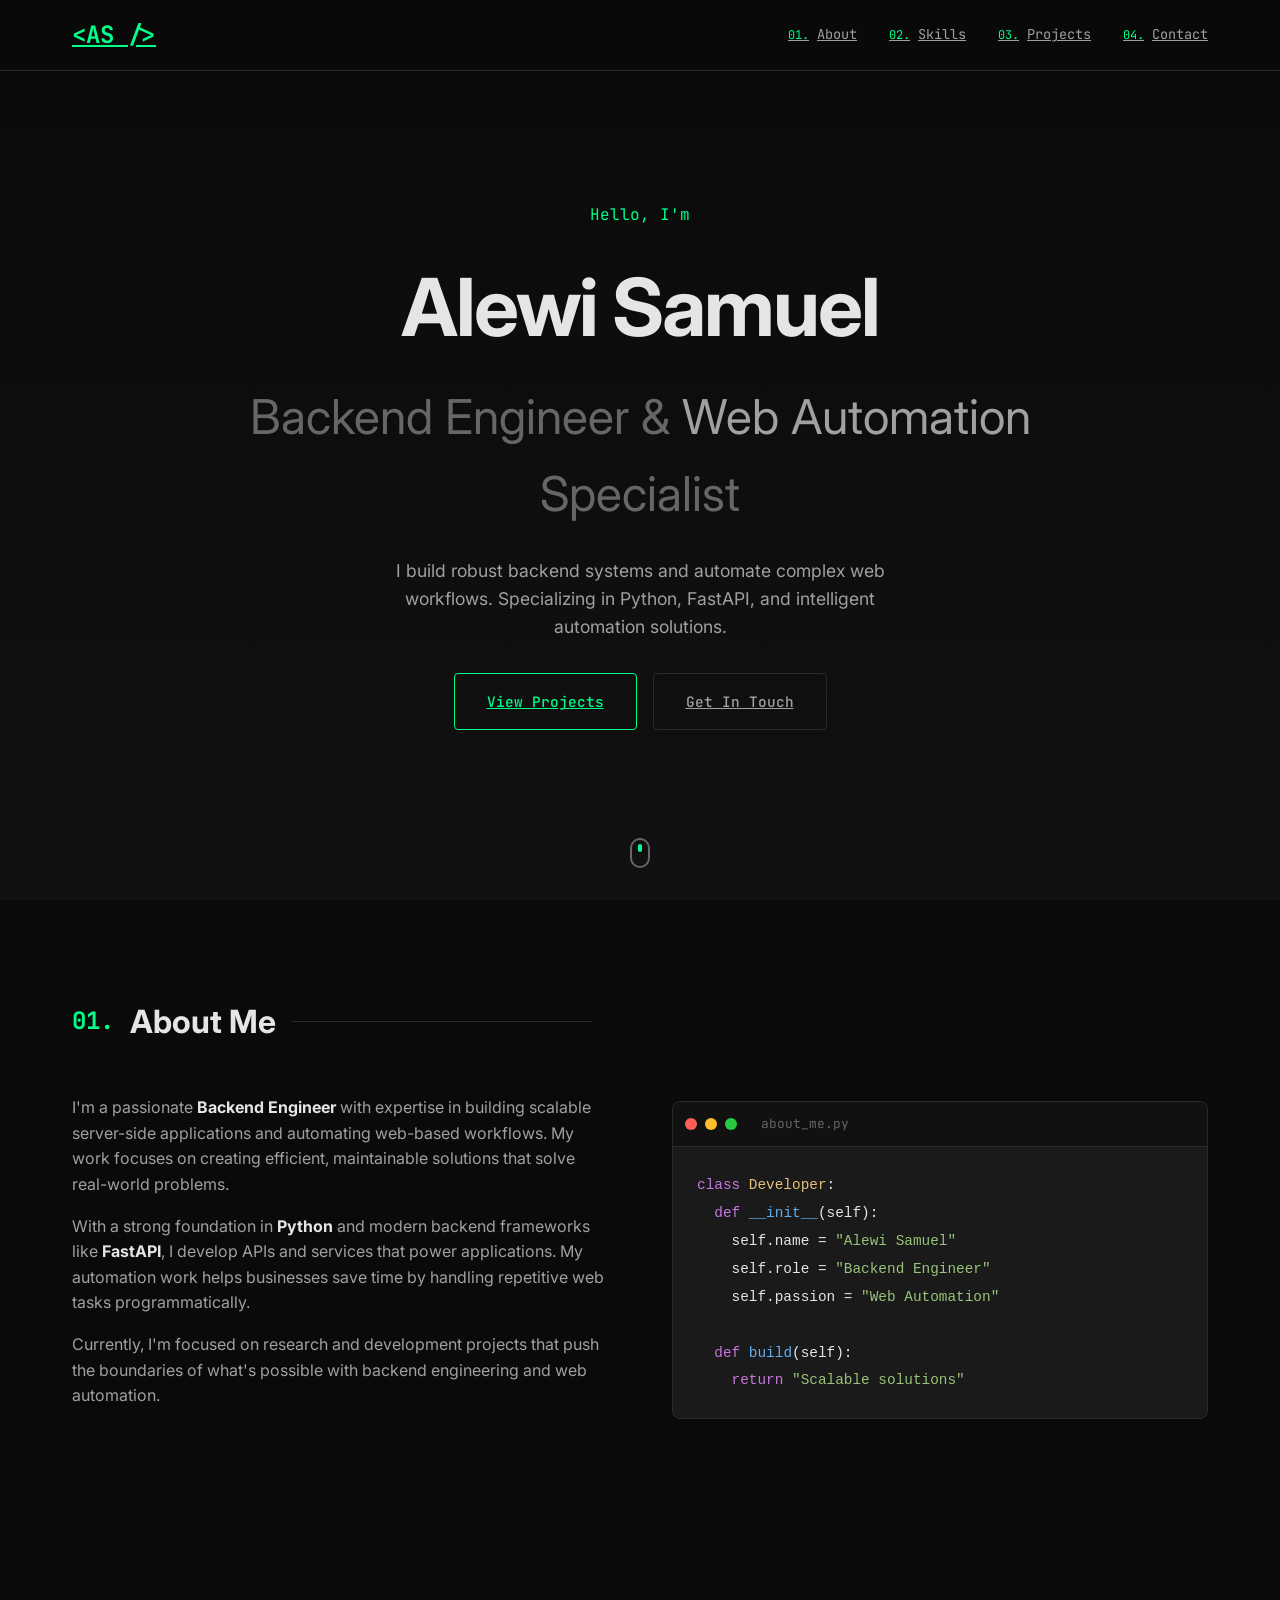
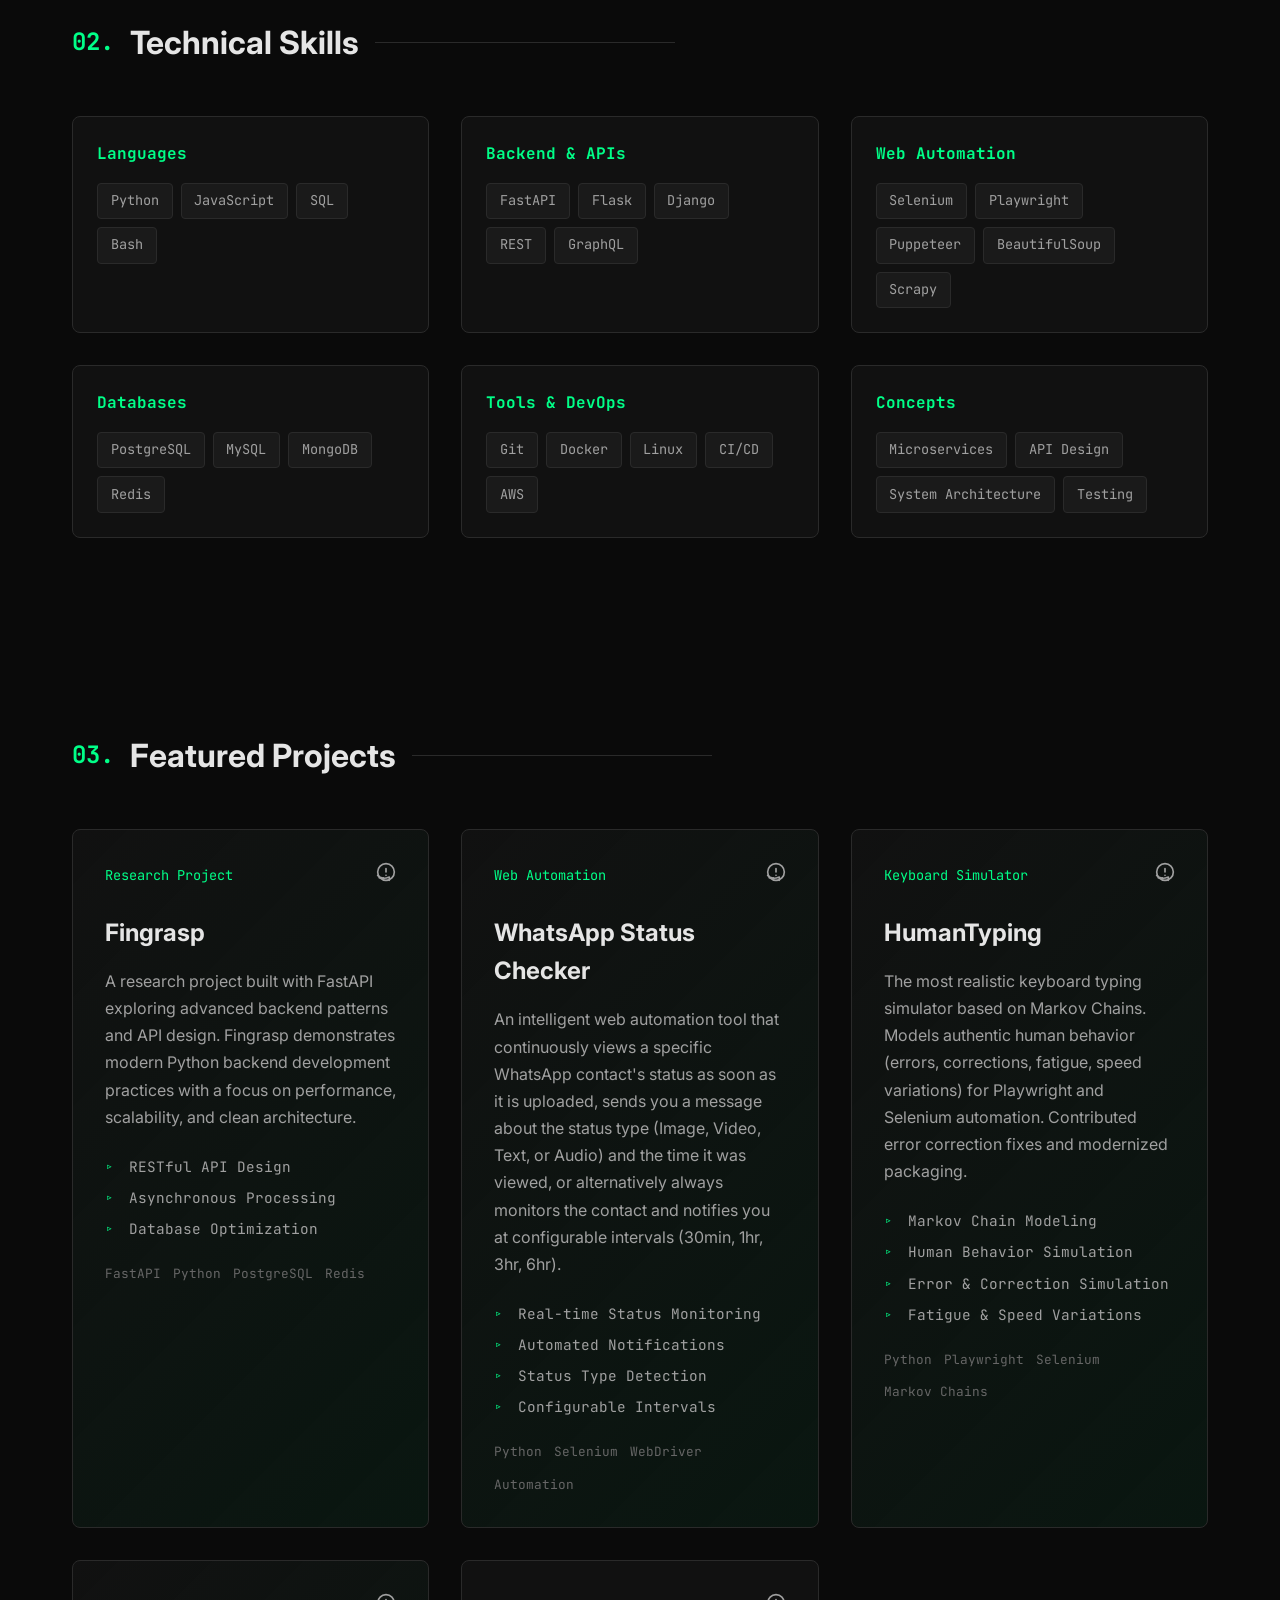
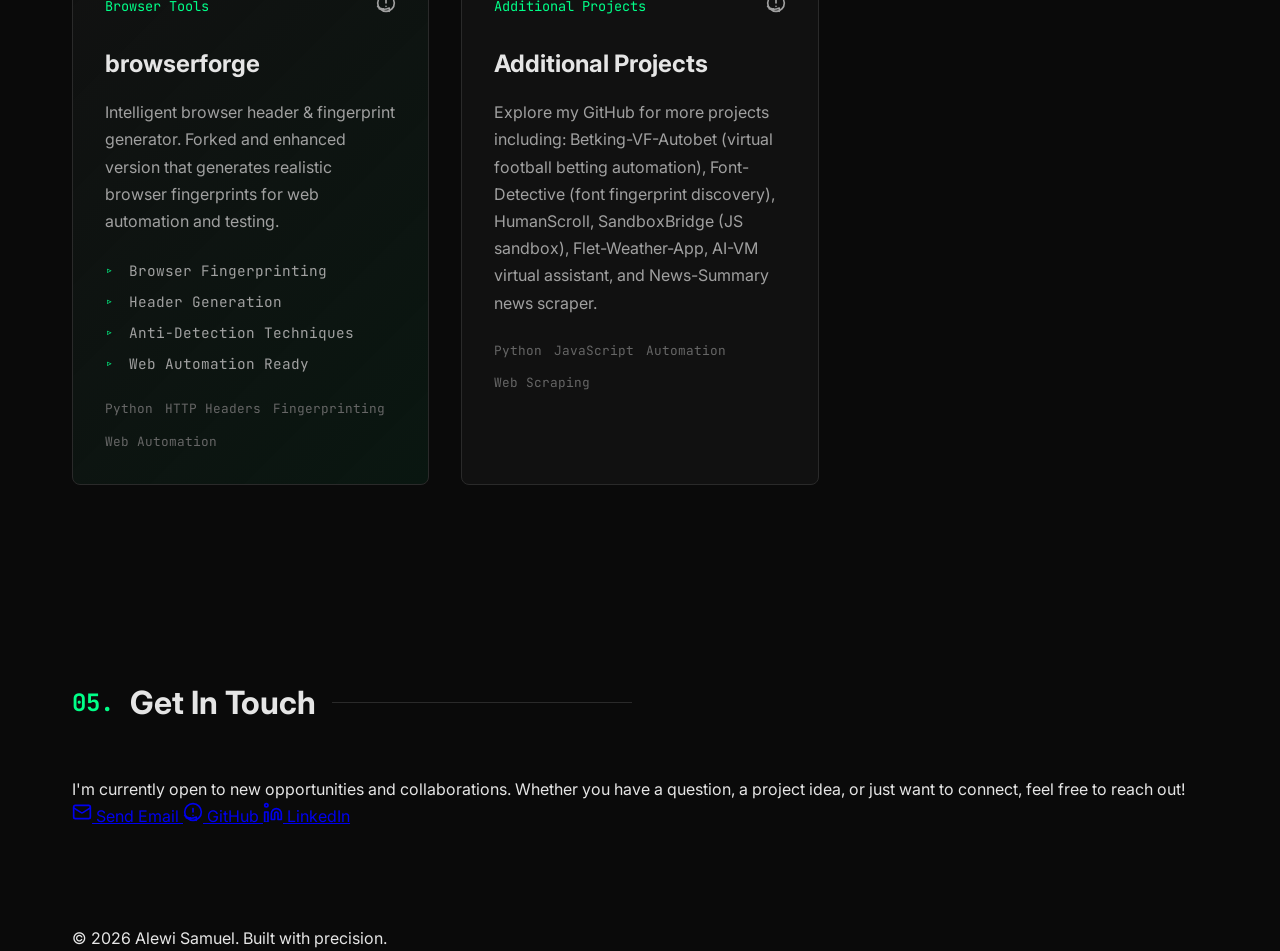
==== src/index.html @ b9d63cf5 "chore(portfolio): update navigation and remove experience section - Adjust CSS path for styles/main." ====
<!DOCTYPE html>
<html lang="en">
<head>
    <meta charset="UTF-8">
    <meta name="viewport" content="width=device-width, initial-scale=1.0">
    <meta name="description" content="Alewi Samuel - Backend Engineer & Web Automation Specialist">
    <meta name="keywords" content="Python, Backend, FastAPI, Web Automation, Software Engineer">
    <title>Alewi Samuel | Backend Engineer</title>
    <link rel="preconnect" href="https://fonts.googleapis.com">
    <link rel="preconnect" href="https://fonts.gstatic.com" crossorigin>
    <link href="https://fonts.googleapis.com/css2?family=JetBrains+Mono:wght@400;500;600;700&family=Inter:wght@400;500;600;700&display=swap" rel="stylesheet">
    <link rel="stylesheet" href="styles/main.css">
</head>
<body>
    <nav class="navbar" role="navigation" aria-label="Main navigation">
        <div class="nav-container">
            <a href="#" class="nav-logo" aria-label="Home">&lt;AS /&gt;</a>
            <button class="nav-toggle" aria-label="Toggle navigation" aria-expanded="false">
                <span class="hamburger"></span>
            </button>
    <ul class="nav-menu" role="menubar">
        <li role="none"><a href="#about" class="nav-link" role="menuitem"><span class="nav-number">01.</span> About</a></li>
        <li role="none"><a href="#skills" class="nav-link" role="menuitem"><span class="nav-number">02.</span> Skills</a></li>
        <li role="none"><a href="#projects" class="nav-link" role="menuitem"><span class="nav-number">03.</span> Projects</a></li>
        <li role="none"><a href="#contact" class="nav-link" role="menuitem"><span class="nav-number">04.</span> Contact</a></li>
    </ul>
        </div>
    </nav>

    <section class="hero" id="hero">
        <div class="hero-content">
            <p class="hero-greeting">Hello, I'm</p>
            <h1 class="hero-title">Alewi Samuel</h1>
            <h2 class="hero-subtitle">Backend Engineer & <span class="highlight">Web Automation</span> Specialist</h2>
            <p class="hero-description">
                I build robust backend systems and automate complex web workflows. 
                Specializing in Python, FastAPI, and intelligent automation solutions.
            </p>
            <div class="hero-buttons">
                <a href="#projects" class="btn btn-primary">View Projects</a>
                <a href="#contact" class="btn btn-secondary">Get In Touch</a>
            </div>
            <div class="scroll-indicator" aria-hidden="true">
                <span></span>
            </div>
        </div>
    </section>

    <section class="section" id="about" aria-labelledby="about-title">
        <div class="container">
            <h2 class="section-title" id="about-title"><span class="section-number">01.</span> About Me</h2>
            <div class="about-content">
                <div class="about-text">
                    <p>
                        I'm a passionate <strong>Backend Engineer</strong> with expertise in building 
                        scalable server-side applications and automating web-based workflows. 
                        My work focuses on creating efficient, maintainable solutions that solve real-world problems.
                    </p>
                    <p>
                        With a strong foundation in <strong>Python</strong> and modern backend frameworks 
                        like <strong>FastAPI</strong>, I develop APIs and services that power applications. 
                        My automation work helps businesses save time by handling repetitive web tasks programmatically.
                    </p>
                    <p>
                        Currently, I'm focused on research and development projects that push the 
                        boundaries of what's possible with backend engineering and web automation.
                    </p>
                </div>
                <div class="about-image">
                    <div class="terminal-window">
                        <div class="terminal-header">
                            <span class="terminal-btn close"></span>
                            <span class="terminal-btn minimize"></span>
                            <span class="terminal-btn maximize"></span>
                            <span class="terminal-title">about_me.py</span>
                        </div>
                        <div class="terminal-body">
                            <code>
                                <span class="code-keyword">class</span> <span class="code-class">Developer</span>:<br>
                                &nbsp;&nbsp;<span class="code-keyword">def</span> <span class="code-function">__init__</span>(self):<br>
                                &nbsp;&nbsp;&nbsp;&nbsp;self.name = <span class="code-string">"Alewi Samuel"</span><br>
                                &nbsp;&nbsp;&nbsp;&nbsp;self.role = <span class="code-string">"Backend Engineer"</span><br>
                                &nbsp;&nbsp;&nbsp;&nbsp;self.passion = <span class="code-string">"Web Automation"</span><br>
                                <br>
                                &nbsp;&nbsp;<span class="code-keyword">def</span> <span class="code-function">build</span>(self):<br>
                                &nbsp;&nbsp;&nbsp;&nbsp;<span class="code-keyword">return</span> <span class="code-string">"Scalable solutions"</span>
                            </code>
                        </div>
                    </div>
                </div>
            </div>
        </div>
    </section>

    <section class="section" id="skills" aria-labelledby="skills-title">
        <div class="container">
            <h2 class="section-title" id="skills-title"><span class="section-number">02.</span> Technical Skills</h2>
            <div class="skills-grid">
                <div class="skill-category">
                    <h3 class="skill-category-title">Languages</h3>
                    <div class="skill-tags">
                        <span class="skill-tag">Python</span>
                        <span class="skill-tag">JavaScript</span>
                        <span class="skill-tag">SQL</span>
                        <span class="skill-tag">Bash</span>
                    </div>
                </div>
                <div class="skill-category">
                    <h3 class="skill-category-title">Backend & APIs</h3>
                    <div class="skill-tags">
                        <span class="skill-tag">FastAPI</span>
                        <span class="skill-tag">Flask</span>
                        <span class="skill-tag">Django</span>
                        <span class="skill-tag">REST</span>
                        <span class="skill-tag">GraphQL</span>
                    </div>
                </div>
                <div class="skill-category">
                    <h3 class="skill-category-title">Web Automation</h3>
                    <div class="skill-tags">
                        <span class="skill-tag">Selenium</span>
                        <span class="skill-tag">Playwright</span>
                        <span class="skill-tag">Puppeteer</span>
                        <span class="skill-tag">BeautifulSoup</span>
                        <span class="skill-tag">Scrapy</span>
                    </div>
                </div>
                <div class="skill-category">
                    <h3 class="skill-category-title">Databases</h3>
                    <div class="skill-tags">
                        <span class="skill-tag">PostgreSQL</span>
                        <span class="skill-tag">MySQL</span>
                        <span class="skill-tag">MongoDB</span>
                        <span class="skill-tag">Redis</span>
                    </div>
                </div>
                <div class="skill-category">
                    <h3 class="skill-category-title">Tools & DevOps</h3>
                    <div class="skill-tags">
                        <span class="skill-tag">Git</span>
                        <span class="skill-tag">Docker</span>
                        <span class="skill-tag">Linux</span>
                        <span class="skill-tag">CI/CD</span>
                        <span class="skill-tag">AWS</span>
                    </div>
                </div>
                <div class="skill-category">
                    <h3 class="skill-category-title">Concepts</h3>
                    <div class="skill-tags">
                        <span class="skill-tag">Microservices</span>
                        <span class="skill-tag">API Design</span>
                        <span class="skill-tag">System Architecture</span>
                        <span class="skill-tag">Testing</span>
                    </div>
                </div>
            </div>
        </div>
    </section>

    <section class="section" id="projects" aria-labelledby="projects-title">
        <div class="container">
            <h2 class="section-title" id="projects-title"><span class="section-number">03.</span> Featured Projects</h2>
            <div class="projects-grid">
                <article class="project-card featured">
                    <div class="project-content">
                        <div class="project-header">
                            <span class="project-folder">Research Project</span>
                            <div class="project-links">
                                <a href="https://github.com/KrAsH-CoD3" target="_blank" rel="noopener noreferrer" aria-label="View Fingrasp on GitHub">
                                    <svg xmlns="http://www.w3.org/2000/svg" width="20" height="20" viewBox="0 0 24 24" fill="none" stroke="currentColor" stroke-width="2" stroke-linecap="round" stroke-linejoin="round"><path d="M9 19c-5 1.5-5-2.5-7-3m14 6v-3.87a3.37 3.37 0 0 0-.94.26c-1.63.73-3.39 1.14-5.22 1.14-1.8 0-3.52-.39-5.06-1.08a3.37 3.37 0 0 0-.94-.26V19"/><circle cx="12" cy="12" r="10"/><path d="M12 8v4"/><path d="M12 16h.01"/></svg>
                                </a>
                            </div>
                        </div>
                        <h3 class="project-title">Fingrasp</h3>
                        <p class="project-description">
                            A research project built with FastAPI exploring advanced backend patterns and API design. 
                            Fingrasp demonstrates modern Python backend development practices with a focus on 
                            performance, scalability, and clean architecture.
                        </p>
                        <ul class="project-features">
                            <li>RESTful API Design</li>
                            <li>Asynchronous Processing</li>
                            <li>Database Optimization</li>
                        </ul>
                        <div class="project-tech">
                            <span>FastAPI</span>
                            <span>Python</span>
                            <span>PostgreSQL</span>
                            <span>Redis</span>
                        </div>
                    </div>
                </article>

                <article class="project-card featured">
                    <div class="project-content">
                        <div class="project-header">
                            <span class="project-folder">Web Automation</span>
                            <div class="project-links">
                                <a href="https://github.com/KrAsH-CoD3/WhatsApp-Status-Checker" target="_blank" rel="noopener noreferrer" aria-label="View WhatsApp Status Checker on GitHub">
                                    <svg xmlns="http://www.w3.org/2000/svg" width="20" height="20" viewBox="0 0 24 24" fill="none" stroke="currentColor" stroke-width="2" stroke-linecap="round" stroke-linejoin="round"><path d="M9 19c-5 1.5-5-2.5-7-3m14 6v-3.87a3.37 3.37 0 0 0-.94.26c-1.63.73-3.39 1.14-5.22 1.14-1.8 0-3.52-.39-5.06-1.08a3.37 3.37 0 0 0-.94-.26V19"/><circle cx="12" cy="12" r="10"/><path d="M12 8v4"/><path d="M12 16h.01"/></svg>
                                </a>
                            </div>
                        </div>
                        <h3 class="project-title">WhatsApp Status Checker</h3>
                        <p class="project-description">
                            An intelligent web automation tool that continuously views a specific WhatsApp contact's status as soon as it is uploaded, sends you a message about the status type (Image, Video, Text, or Audio) and the time it was viewed, or alternatively always monitors the contact and notifies you at configurable intervals (30min, 1hr, 3hr, 6hr).
                        </p>
                        <ul class="project-features">
                            <li>Real-time Status Monitoring</li>
                            <li>Automated Notifications</li>
                            <li>Status Type Detection</li>
                            <li>Configurable Intervals</li>
                        </ul>
                        <div class="project-tech">
                            <span>Python</span>
                            <span>Selenium</span>
                            <span>WebDriver</span>
                            <span>Automation</span>
                        </div>
                    </div>
                </article>

                <article class="project-card featured">
                    <div class="project-content">
                        <div class="project-header">
                            <span class="project-folder">Keyboard Simulator</span>
                            <div class="project-links">
                                <a href="https://github.com/KrAsH-CoD3/HumanTyping" target="_blank" rel="noopener noreferrer" aria-label="View HumanTyping on GitHub">
                                    <svg xmlns="http://www.w3.org/2000/svg" width="20" height="20" viewBox="0 0 24 24" fill="none" stroke="currentColor" stroke-width="2" stroke-linecap="round" stroke-linejoin="round"><path d="M9 19c-5 1.5-5-2.5-7-3m14 6v-3.87a3.37 3.37 0 0 0-.94.26c-1.63.73-3.39 1.14-5.22 1.14-1.8 0-3.52-.39-5.06-1.08a3.37 3.37 0 0 0-.94-.26V19"/><circle cx="12" cy="12" r="10"/><path d="M12 8v4"/><path d="M12 16h.01"/></svg>
                                </a>
                            </div>
                        </div>
                        <h3 class="project-title">HumanTyping</h3>
                        <p class="project-description">
                            The most realistic keyboard typing simulator based on Markov Chains. Models authentic human behavior (errors, corrections, fatigue, speed variations) for Playwright and Selenium automation. Contributed error correction fixes and modernized packaging.
                        </p>
                        <ul class="project-features">
                            <li>Markov Chain Modeling</li>
                            <li>Human Behavior Simulation</li>
                            <li>Error & Correction Simulation</li>
                            <li>Fatigue & Speed Variations</li>
                        </ul>
                        <div class="project-tech">
                            <span>Python</span>
                            <span>Playwright</span>
                            <span>Selenium</span>
                            <span>Markov Chains</span>
                        </div>
                    </div>
                </article>

                <article class="project-card featured">
                    <div class="project-content">
                        <div class="project-header">
                            <span class="project-folder">Browser Tools</span>
                            <div class="project-links">
                                <a href="https://github.com/KrAsH-CoD3/browserforge" target="_blank" rel="noopener noreferrer" aria-label="View browserforge on GitHub">
                                    <svg xmlns="http://www.w3.org/2000/svg" width="20" height="20" viewBox="0 0 24 24" fill="none" stroke="currentColor" stroke-width="2" stroke-linecap="round" stroke-linejoin="round"><path d="M9 19c-5 1.5-5-2.5-7-3m14 6v-3.87a3.37 3.37 0 0 0-.94.26c-1.63.73-3.39 1.14-5.22 1.14-1.8 0-3.52-.39-5.06-1.08a3.37 3.37 0 0 0-.94-.26V19"/><circle cx="12" cy="12" r="10"/><path d="M12 8v4"/><path d="M12 16h.01"/></svg>
                                </a>
                            </div>
                        </div>
                        <h3 class="project-title">browserforge</h3>
                        <p class="project-description">
                            Intelligent browser header & fingerprint generator. Forked and enhanced version that generates realistic browser fingerprints for web automation and testing.
                        </p>
                        <ul class="project-features">
                            <li>Browser Fingerprinting</li>
                            <li>Header Generation</li>
                            <li>Anti-Detection Techniques</li>
                            <li>Web Automation Ready</li>
                        </ul>
                        <div class="project-tech">
                            <span>Python</span>
                            <span>HTTP Headers</span>
                            <span>Fingerprinting</span>
                            <span>Web Automation</span>
                        </div>
                    </div>
                </article>

                <article class="project-card">
                    <div class="project-content">
                        <div class="project-header">
                            <span class="project-folder">Additional Projects</span>
                            <div class="project-links">
                                <a href="https://github.com/KrAsH-CoD3" target="_blank" rel="noopener noreferrer" aria-label="View all projects on GitHub">
                                    <svg xmlns="http://www.w3.org/2000/svg" width="20" height="20" viewBox="0 0 24 24" fill="none" stroke="currentColor" stroke-width="2" stroke-linecap="round" stroke-linejoin="round"><path d="M9 19c-5 1.5-5-2.5-7-3m14 6v-3.87a3.37 3.37 0 0 0-.94.26c-1.63.73-3.39 1.14-5.22 1.14-1.8 0-3.52-.39-5.06-1.08a3.37 3.37 0 0 0-.94-.26V19"/><circle cx="12" cy="12" r="10"/><path d="M12 8v4"/><path d="M12 16h.01"/></svg>
                                </a>
                            </div>
                        </div>
                        <h3 class="project-title">Additional Projects</h3>
                        <p class="project-description">
                            Explore my GitHub for more projects including: Betking-VF-Autobet (virtual football betting automation), Font-Detective (font fingerprint discovery), HumanScroll, SandboxBridge (JS sandbox), Flet-Weather-App, AI-VM virtual assistant, and News-Summary news scraper.
                        </p>
                        <div class="project-tech">
                            <span>Python</span>
                            <span>JavaScript</span>
                            <span>Automation</span>
                            <span>Web Scraping</span>
                        </div>
                    </div>
                    <a href="https://github.com/KrAsH-CoD3" class="project-link-overlay" target="_blank" rel="noopener noreferrer">
                        <span class="sr-only">View on GitHub</span>
                    </a>
                </article>
            </div>
        </div>
    </section>



    <section class="section" id="contact" aria-labelledby="contact-title">
        <div class="container">
            <h2 class="section-title" id="contact-title"><span class="section-number">05.</span> Get In Touch</h2>
            <div class="contact-content">
                <p class="contact-intro">
                    I'm currently open to new opportunities and collaborations. Whether you have a 
                    question, a project idea, or just want to connect, feel free to reach out!
                </p>
                <div class="contact-links">
                    <a href="mailto:your.email@example.com" class="contact-btn">
                        <svg xmlns="http://www.w3.org/2000/svg" width="20" height="20" viewBox="0 0 24 24" fill="none" stroke="currentColor" stroke-width="2" stroke-linecap="round" stroke-linejoin="round"><rect width="20" height="16" x="2" y="4" rx="2"/><path d="m22 7-8.97 5.7a1.94 1.94 0 0 1-2.06 0L2 7"/></svg>
                        Send Email
                    </a>
                    <a href="https://github.com/KrAsH-CoD3" class="contact-btn" target="_blank" rel="noopener noreferrer">
                        <svg xmlns="http://www.w3.org/2000/svg" width="20" height="20" viewBox="0 0 24 24" fill="none" stroke="currentColor" stroke-width="2" stroke-linecap="round" stroke-linejoin="round"><path d="M9 19c-5 1.5-5-2.5-7-3m14 6v-3.87a3.37 3.37 0 0 0-.94.26c-1.63.73-3.39 1.14-5.22 1.14-1.8 0-3.52-.39-5.06-1.08a3.37 3.37 0 0 0-.94-.26V19"/><circle cx="12" cy="12" r="10"/><path d="M12 8v4"/><path d="M12 16h.01"/></svg>
                        GitHub
                    </a>
                    <a href="https://www.linkedin.com/in/samuel-alewi" class="contact-btn" target="_blank" rel="noopener noreferrer">
                        <svg xmlns="http://www.w3.org/2000/svg" width="20" height="20" viewBox="0 0 24 24" fill="none" stroke="currentColor" stroke-width="2" stroke-linecap="round" stroke-linejoin="round"><path d="M16 8a6 6 0 0 1 6 6v7h-4v-7a2 2 0 0 0-2-2 2 2 0 0 0-2 2v7h-4v-7a6 6 0 0 1 6-6z"/><rect width="4" height="12" x="2" y="12"/><circle cx="4" cy="4" r="2"/></svg>
                        LinkedIn
                    </a>
                </div>
            </div>
        </div>
    </section>

    <footer class="footer">
        <div class="container">
            <p>&copy; 2026 Alewi Samuel. Built with precision.</p>
        </div>
    </footer>

    <script src="src/scripts/main.js"></script>
</body>
</html>
---- src/styles/main.css ----
:root {
    --bg-primary: #0a0a0a;
    --bg-secondary: #111111;
    --bg-tertiary: #1a1a1a;
    --text-primary: #e5e5e5;
    --text-secondary: #a0a0a0;
    --text-muted: #666666;
    --accent-primary: #00ff88;
    --accent-secondary: #00cc6a;
    --accent-glow: rgba(0, 255, 136, 0.15);
    --border-color: #2a2a2a;
    --font-mono: 'JetBrains Mono', monospace;
    --font-sans: 'Inter', sans-serif;
    --transition: all 0.3s cubic-bezier(0.4, 0, 0.2, 1);
}

* {
    margin: 0;
    padding: 0;
    box-sizing: border-box;
}

html {
    scroll-behavior: smooth;
    font-size: 16px;
}

body {
    font-family: var(--font-sans);
    background-color: var(--bg-primary);
    color: var(--text-primary);
    line-height: 1.6;
    overflow-x: hidden;
}

.navbar {
    position: fixed;
    top: 0;
    left: 0;
    right: 0;
    z-index: 1000;
    background: rgba(10, 10, 10, 0.95);
    backdrop-filter: blur(10px);
    border-bottom: 1px solid var(--border-color);
}

.nav-container {
    max-width: 1200px;
    margin: 0 auto;
    padding: 1rem 2rem;
    display: flex;
    justify-content: space-between;
    align-items: center;
}

.nav-logo {
    font-family: var(--font-mono);
    font-size: 1.5rem;
    font-weight: 700;
    color: var(--accent-primary);
}

.nav-menu {
    display: flex;
    list-style: none;
    gap: 2rem;
    align-items: center;
}

.nav-link {
    font-family: var(--font-mono);
    font-size: 0.85rem;
    color: var(--text-secondary);
    display: flex;
    align-items: center;
    gap: 0.5rem;
}

.nav-link:hover {
    color: var(--accent-primary);
}

.nav-number {
    color: var(--accent-primary);
    font-size: 0.75rem;
}

.nav-external {
    border: 1px solid var(--border-color);
    padding: 0.5rem 1rem;
    border-radius: 4px;
}

.nav-external:hover {
    border-color: var(--accent-primary);
    background: var(--accent-glow);
}

.nav-toggle {
    display: none;
    background: none;
    border: none;
    cursor: pointer;
    padding: 0.5rem;
}

.hamburger {
    display: block;
    width: 20px;
    height: 2px;
    background: var(--text-primary);
    position: relative;
}

.hamburger::before,
.hamburger::after {
    content: '';
    position: absolute;
    width: 20px;
    height: 2px;
    background: var(--text-primary);
    left: 0;
}

.hamburger::before {
    top: -6px;
}

.hamburger::after {
    top: 6px;
}

@media (max-width: 768px) {
    .nav-menu {
        position: fixed;
        top: 0;
        right: -100%;
        width: 80%;
        height: 100vh;
        background: var(--bg-secondary);
        flex-direction: column;
        padding: 6rem 2rem;
        transition: var(--transition);
        border-left: 1px solid var(--border-color);
    }

    .nav-menu.active {
        right: 0;
    }

.nav-toggle {
    display: block;
    z-index: 1001;
    }
}

.hero {
    min-height: 100vh;
    display: flex;
    align-items: center;
    justify-content: center;
    padding: 6rem 2rem 4rem;
    background: linear-gradient(180deg, var(--bg-primary) 0%, var(--bg-secondary) 100%);
    position: relative;
}

.hero-content {
    max-width: 800px;
    text-align: center;
}

.hero-greeting {
    font-family: var(--font-mono);
    color: var(--accent-primary);
    font-size: 1rem;
    margin-bottom: 1rem;
}

.hero-title {
    font-size: clamp(2.5rem, 8vw, 5rem);
    color: var(--text-primary);
    margin-bottom: 0.5rem;
    letter-spacing: -2px;
}

.hero-subtitle {
    font-size: clamp(1.5rem, 5vw, 3rem);
    color: var(--text-muted);
    margin-bottom: 1.5rem;
    font-weight: 400;
}

.highlight {
    color: var(--text-secondary);
}

.hero-description {
    font-size: 1.1rem;
    max-width: 500px;
    margin: 0 auto 2rem;
    color: var(--text-secondary);
}

.hero-buttons {
    display: flex;
    gap: 1rem;
    justify-content: center;
    flex-wrap: wrap;
}

.btn {
    padding: 1rem 2rem;
    border-radius: 4px;
    font-family: var(--font-mono);
    font-size: 0.9rem;
    font-weight: 500;
    transition: var(--transition);
    cursor: pointer;
    border: none;
    display: inline-block;
}

.btn-primary {
    background: transparent;
    color: var(--accent-primary);
    border: 1px solid var(--accent-primary);
}

.btn-primary:hover {
    background: var(--accent-glow);
    color: var(--accent-primary);
}

.btn-secondary {
    background: transparent;
    color: var(--text-secondary);
    border: 1px solid var(--border-color);
}

.btn-secondary:hover {
    border-color: var(--text-secondary);
    color: var(--text-primary);
}

.scroll-indicator {
    position: absolute;
    bottom: 2rem;
    left: 50%;
    transform: translateX(-50%);
    animation: bounce 2s infinite;
}

.scroll-indicator span {
    display: block;
    width: 20px;
    height: 30px;
    border: 2px solid var(--text-muted);
    border-radius: 10px;
    position: relative;
}

.scroll-indicator span::before {
    content: '';
    position: absolute;
    top: 4px;
    left: 50%;
    transform: translateX(-50%);
    width: 4px;
    height: 8px;
    background: var(--accent-primary);
    border-radius: 2px;
    animation: scroll 2s infinite;
}

@keyframes bounce {
    0%, 100% {
        transform: translateX(-50%) translateY(0);
    }
    50% {
        transform: translateX(-50%) translateY(10px);
    }
}

@keyframes scroll {
    0%, 100% {
        opacity: 1;
        transform: translateX(-50%) translateY(0);
    }
    50% {
        opacity: 0.5;
        transform: translateX(-50%) translateY(10px);
    }
}

@media (max-width: 768px) {
    .hero-buttons {
        flex-direction: column;
        align-items: center;
    }

.btn {
    width: 100%;
    max-width: 250px;
    text-align: center;
    }
}

.container {
    max-width: 1200px;
    margin: 0 auto;
    padding: 0 2rem;
}

.section {
    padding: 6rem 0;
}

.section-title {
    font-size: 2rem;
    margin-bottom: 3rem;
    display: flex;
    align-items: center;
    gap: 1rem;
    color: var(--text-primary);
}

.section-number {
    font-family: var(--font-mono);
    color: var(--accent-primary);
    font-size: 1.5rem;
}

.section-title::after {
    content: '';
    flex: 1;
    height: 1px;
    background: var(--border-color);
    max-width: 300px;
}

.about-content {
    display: grid;
    grid-template-columns: 1fr 1fr;
    gap: 4rem;
    align-items: center;
}

.about-text p {
    margin-bottom: 1rem;
    color: var(--text-secondary);
}

.about-text strong {
    color: var(--text-primary);
}

.terminal-window {
    background: var(--bg-tertiary);
    border: 1px solid var(--border-color);
    border-radius: 8px;
    overflow: hidden;
}

.terminal-header {
    background: var(--bg-secondary);
    padding: 0.75rem;
    display: flex;
    align-items: center;
    gap: 0.5rem;
    border-bottom: 1px solid var(--border-color);
}

.terminal-btn {
    width: 12px;
    height: 12px;
    border-radius: 50%;
}

.terminal-btn.close {
    background: #ff5f56;
}

.terminal-btn.minimize {
    background: #ffbd2e;
}

.terminal-btn.maximize {
    background: #27ca40;
}

.terminal-title {
    margin-left: 1rem;
    font-family: var(--font-mono);
    font-size: 0.8rem;
    color: var(--text-muted);
}

.terminal-body {
    padding: 1.5rem;
    font-family: var(--font-mono);
    font-size: 0.9rem;
    line-height: 1.8;
}

.code-keyword {
    color: #c678dd;
}

.code-class {
    color: #e5c07b;
}

.code-function {
    color: #61afef;
}

.code-string {
    color: #98c379;
}

.skills-grid {
    display: grid;
    grid-template-columns: repeat(auto-fit, minmax(280px, 1fr));
    gap: 2rem;
}

.skill-category {
    background: var(--bg-secondary);
    padding: 1.5rem;
    border-radius: 8px;
    border: 1px solid var(--border-color);
}

.skill-category-title {
    font-family: var(--font-mono);
    color: var(--accent-primary);
    font-size: 1rem;
    margin-bottom: 1rem;
}

.skill-tags {
    display: flex;
    flex-wrap: wrap;
    gap: 0.5rem;
}

.skill-tag {
    background: var(--bg-tertiary);
    color: var(--text-secondary);
    padding: 0.4rem 0.8rem;
    border-radius: 4px;
    font-size: 0.85rem;
    font-family: var(--font-mono);
    border: 1px solid var(--border-color);
    transition: var(--transition);
}

.skill-tag:hover {
    border-color: var(--accent-primary);
    color: var(--accent-primary);
}

.projects-grid {
    display: grid;
    grid-template-columns: repeat(auto-fit, minmax(320px, 1fr));
    gap: 2rem;
}

.project-card {
    background: var(--bg-secondary);
    border: 1px solid var(--border-color);
    border-radius: 8px;
    padding: 2rem;
    transition: var(--transition);
    position: relative;
}

.project-card:hover {
    border-color: var(--accent-primary);
    transform: translateY(-4px);
}

.project-card.featured {
    background: linear-gradient(135deg, var(--bg-secondary) 0%, rgba(0, 255, 136, 0.05) 100%);
}

.project-header {
    display: flex;
    justify-content: space-between;
    align-items: center;
    margin-bottom: 1.5rem;
}

.project-folder {
    font-family: var(--font-mono);
    color: var(--accent-primary);
    font-size: 0.85rem;
}

.project-links {
    display: flex;
    gap: 1rem;
}

.project-links a {
    color: var(--text-secondary);
}

.project-links a:hover {
    color: var(--accent-primary);
}

.project-title {
    font-size: 1.5rem;
    margin-bottom: 1rem;
    color: var(--text-primary);
}

.project-description {
    color: var(--text-secondary);
    margin-bottom: 1.5rem;
    line-height: 1.7;
}

.project-features {
    list-style: none;
    margin-bottom: 1.5rem;
}

.project-features li {
    font-family: var(--font-mono);
    color: var(--text-secondary);
    font-size: 0.9rem;
    margin-bottom: 0.5rem;
    padding-left: 1.5rem;
    position: relative;
}

.project-features li::before {
    content: '▹';
    position: absolute;
    left: 0;
    color: var(--accent-primary);
}

.project-tech {
    display: flex;
    flex-wrap: wrap;
    gap: 0.75rem;
    font-family: var(--font-mono);
    font-size: 0.8rem;
    color: var(--text-muted);
}

.project-link-overlay {
    position: absolute;
    inset: 0;
    z-index: 1;
}

.sr-only {
    position: absolute;
    width: 1px;
    height: 1px;
    padding: 0;
    margin: -1px;
    overflow: hidden;
    clip: rect(0, 0, 0, 0);
    border: 0;
}

@media (max-width: 768px) {
    .about-content {
        grid-template-columns: 1fr;
    }

    .section-title::after {
        max-width: 150px;
    }
}
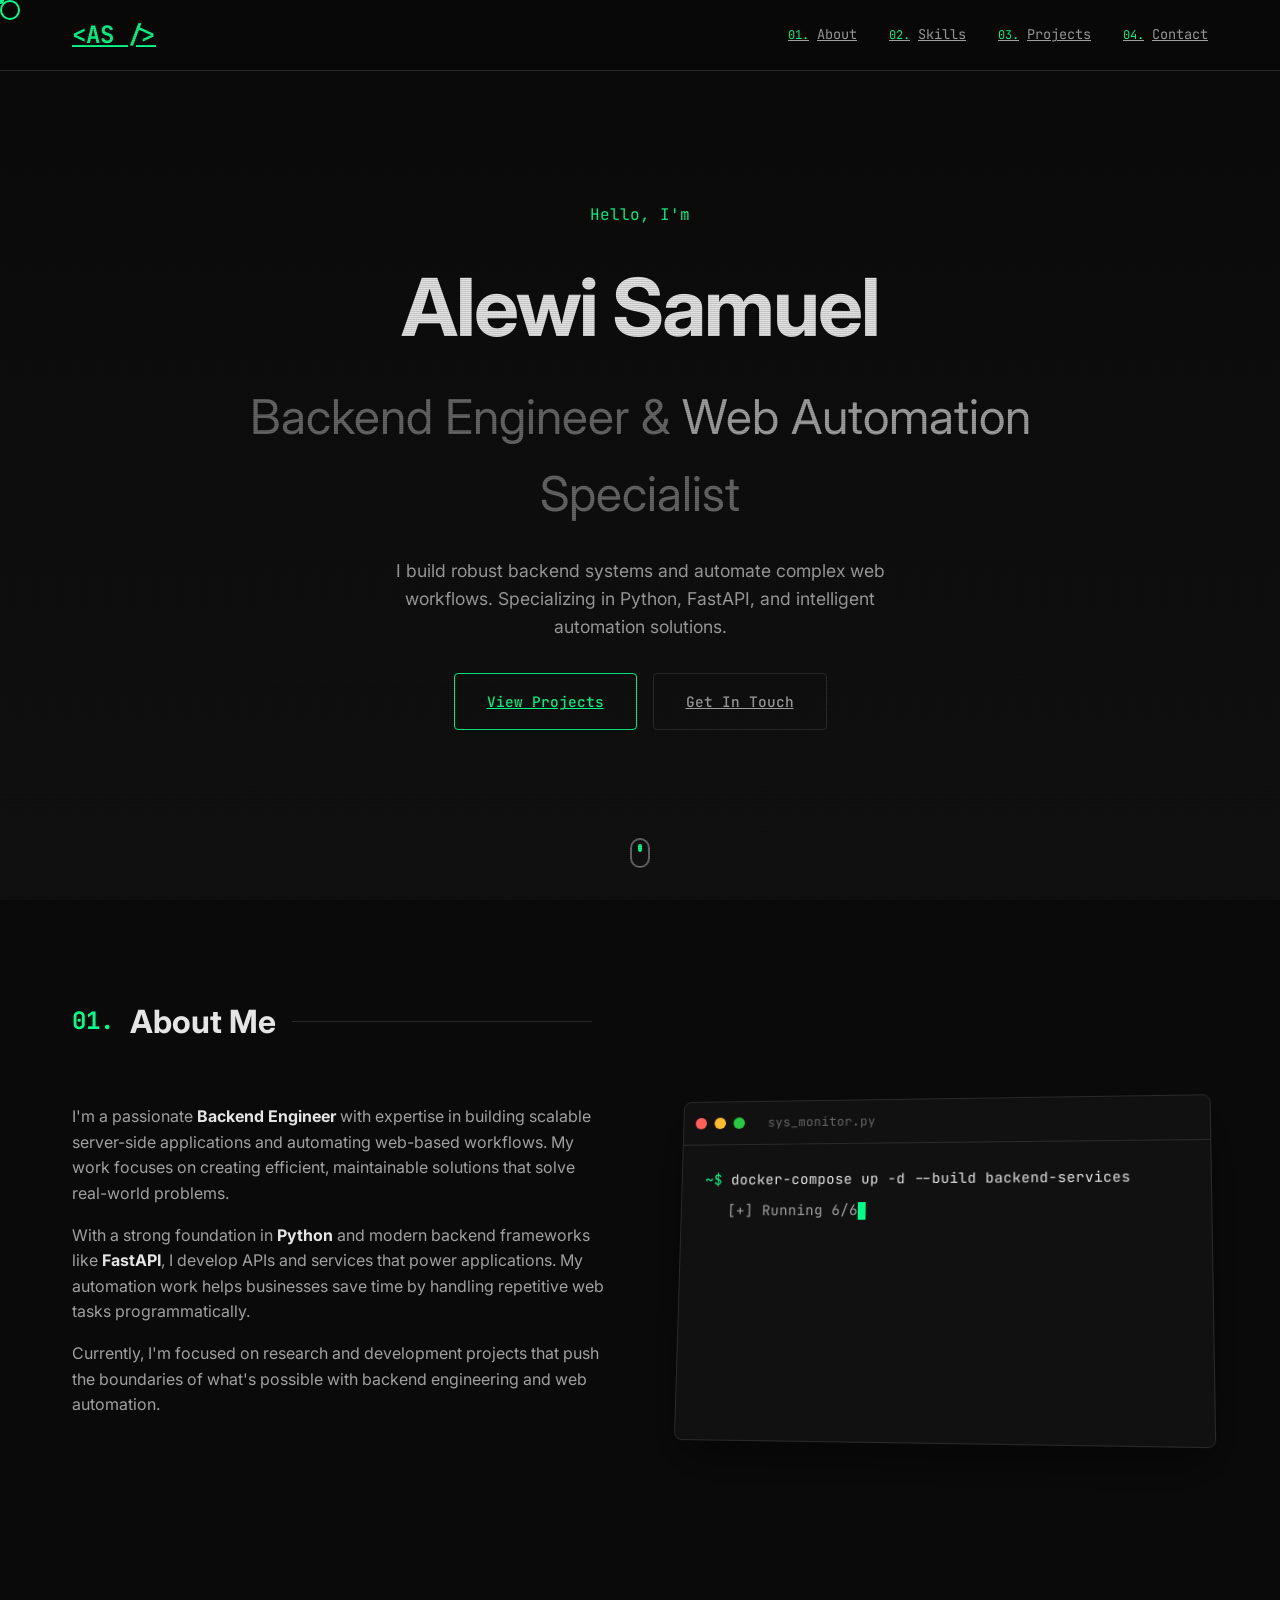
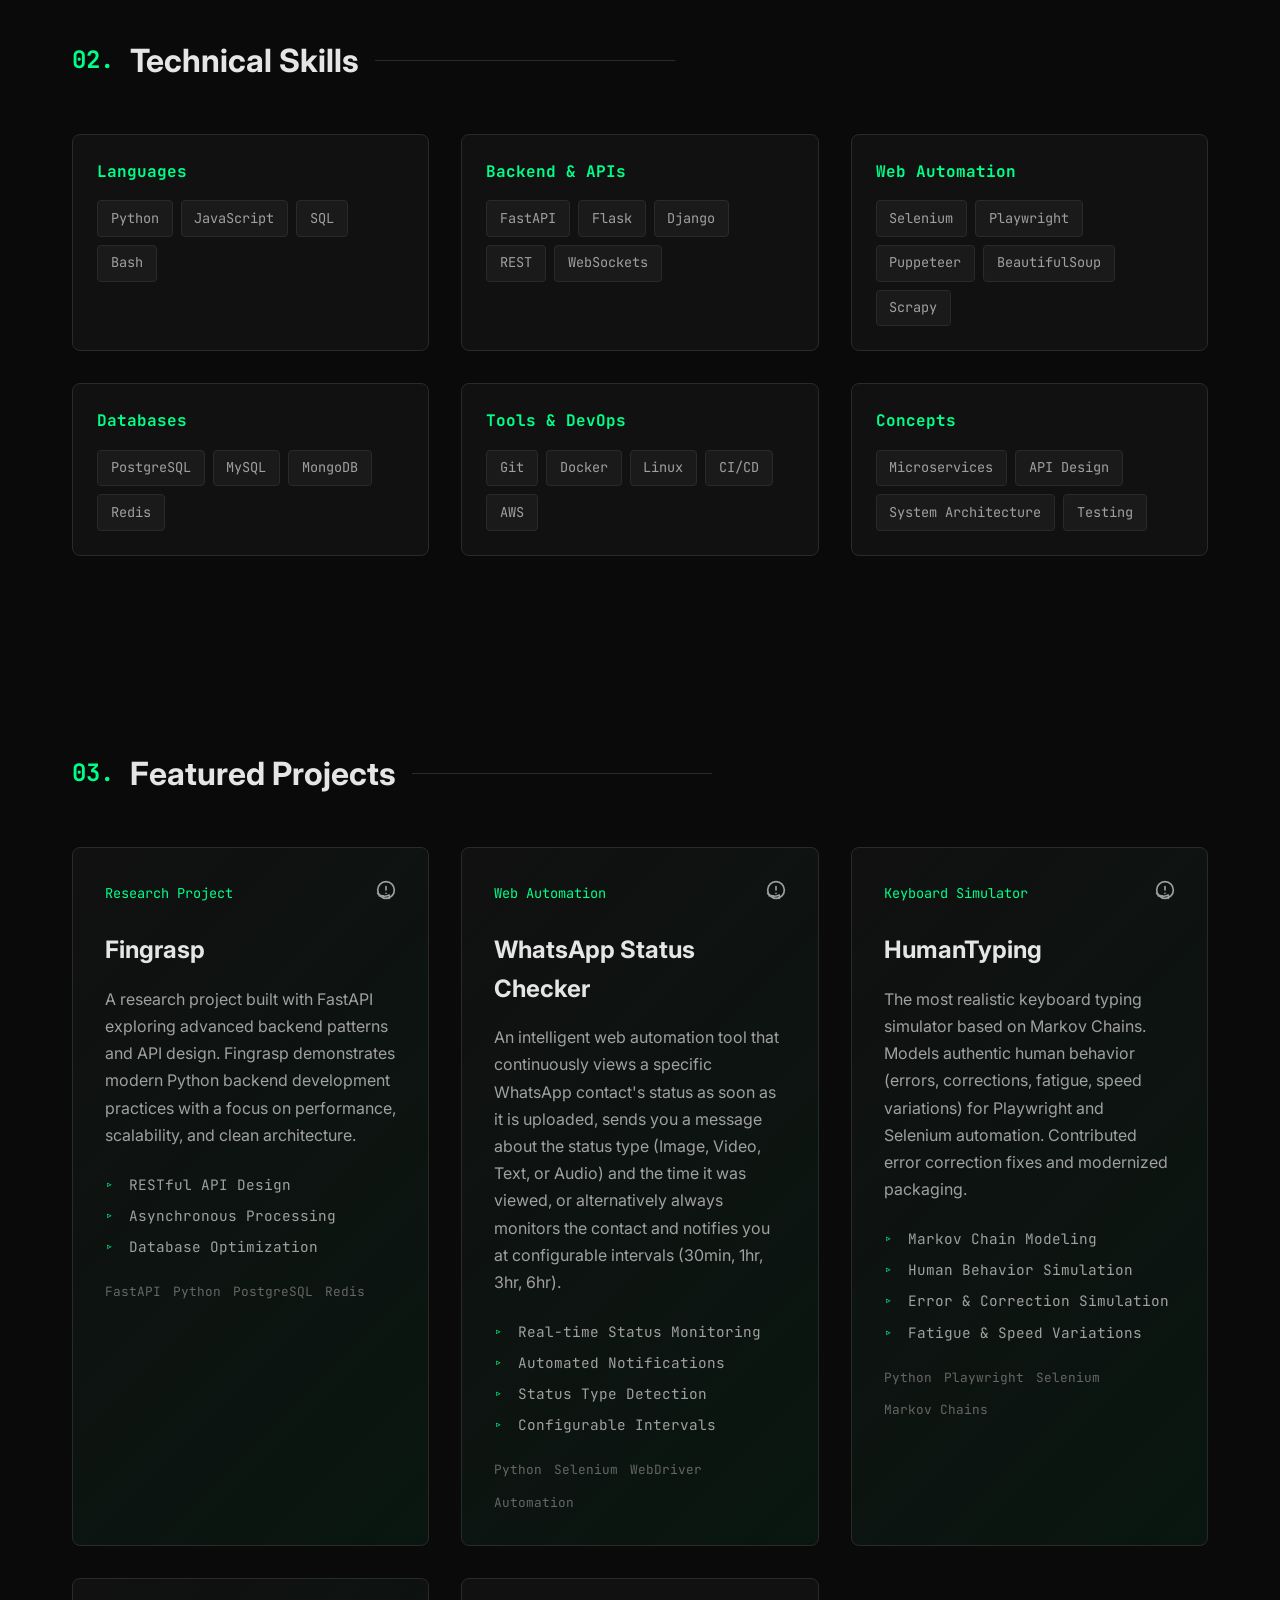
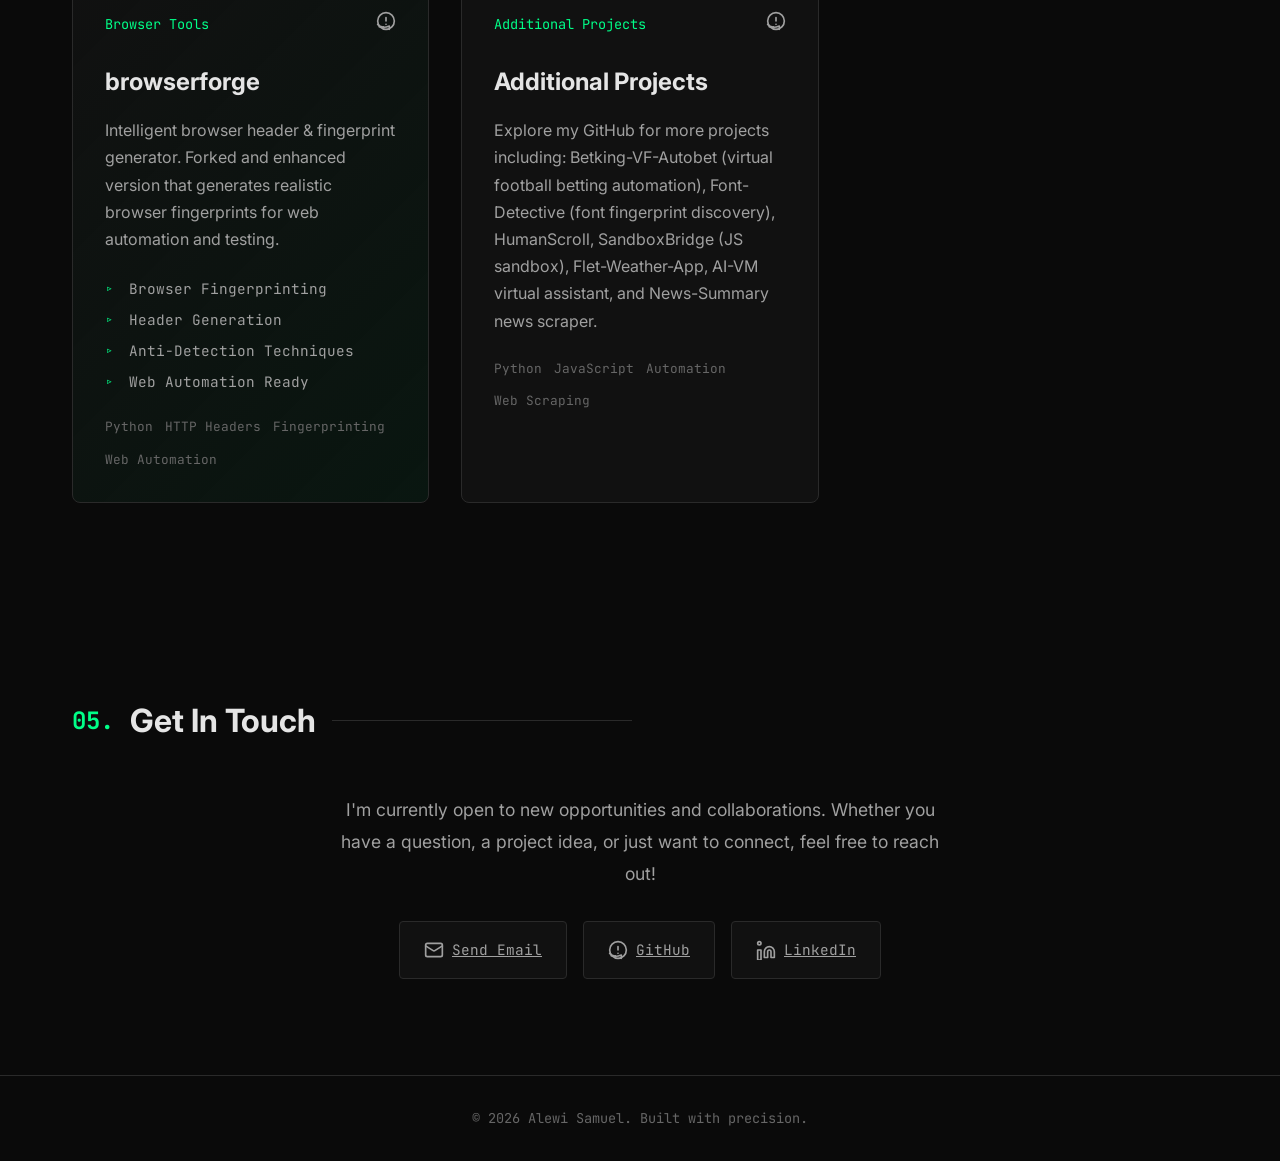
==== commit 348d394e: "feat(terminal): implement system monitoring terminal with scrolling - Add dynamic terminal simulatio" ====
--- a/src/index.html
+++ b/src/index.html
@@ -12,6 +12,10 @@
     <link rel="stylesheet" href="styles/main.css">
 </head>
 <body>
+    <canvas id="matrix-canvas"></canvas>
+    <div class="cursor-trail"></div>
+    <div class="cursor-dot"></div>
+
     <nav class="navbar" role="navigation" aria-label="Main navigation">
         <div class="nav-container">
             <a href="#" class="nav-logo" aria-label="Home">&lt;AS /&gt;</a>
@@ -72,19 +76,9 @@
                             <span class="terminal-btn close"></span>
                             <span class="terminal-btn minimize"></span>
                             <span class="terminal-btn maximize"></span>
-                            <span class="terminal-title">about_me.py</span>
-                        </div>
-                        <div class="terminal-body">
-                            <code>
-                                <span class="code-keyword">class</span> <span class="code-class">Developer</span>:<br>
-                                &nbsp;&nbsp;<span class="code-keyword">def</span> <span class="code-function">__init__</span>(self):<br>
-                                &nbsp;&nbsp;&nbsp;&nbsp;self.name = <span class="code-string">"Alewi Samuel"</span><br>
-                                &nbsp;&nbsp;&nbsp;&nbsp;self.role = <span class="code-string">"Backend Engineer"</span><br>
-                                &nbsp;&nbsp;&nbsp;&nbsp;self.passion = <span class="code-string">"Web Automation"</span><br>
-                                <br>
-                                &nbsp;&nbsp;<span class="code-keyword">def</span> <span class="code-function">build</span>(self):<br>
-                                &nbsp;&nbsp;&nbsp;&nbsp;<span class="code-keyword">return</span> <span class="code-string">"Scalable solutions"</span>
-                            </code>
+                            <span class="terminal-title">sys_monitor.py</span>
+                        </div>
+                        <div class="terminal-body" id="aboutTerminalBody">
                         </div>
                     </div>
                 </div>
@@ -112,7 +106,7 @@
                         <span class="skill-tag">Flask</span>
                         <span class="skill-tag">Django</span>
                         <span class="skill-tag">REST</span>
-                        <span class="skill-tag">GraphQL</span>
+                        <span class="skill-tag">WebSockets</span>
                     </div>
                 </div>
                 <div class="skill-category">
@@ -341,6 +335,6 @@
         </div>
     </footer>
 
-    <script src="src/scripts/main.js"></script>
+    <script src="scripts/main.js"></script>
 </body>
 </html>
--- a/src/styles/main.css
+++ b/src/styles/main.css
@@ -33,6 +33,65 @@
     overflow-x: hidden;
 }
 
+/* Matrix Rain Canvas */
+#matrix-canvas {
+    position: fixed;
+    top: 0;
+    left: 0;
+    width: 100%;
+    height: 100%;
+    z-index: -1;
+    opacity: 0.15;
+    pointer-events: none;
+}
+
+/* CRT Effects */
+body::before {
+    content: "";
+    position: fixed;
+    top: 0;
+    left: 0;
+    width: 100vw;
+    height: 100vh;
+    background: linear-gradient(rgba(18, 16, 16, 0) 50%, rgba(0, 0, 0, 0.25) 50%),
+                linear-gradient(90deg, rgba(255, 0, 0, 0.06), rgba(0, 255, 0, 0.02), rgba(0, 0, 255, 0.06));
+    background-size: 100% 2px, 3px 100%;
+    pointer-events: none;
+    z-index: 9999;
+    animation: flicker 0.15s infinite;
+    opacity: 0.5;
+}
+
+@keyframes flicker {
+    0% { opacity: 0.45; }
+    50% { opacity: 0.5; }
+    100% { opacity: 0.48; }
+}
+
+/* Custom Cursor with Trail */
+.cursor-trail {
+    position: fixed;
+    width: 8px;
+    height: 8px;
+    background: var(--accent-primary);
+    border-radius: 50%;
+    pointer-events: none;
+    z-index: 10000;
+    box-shadow: 0 0 20px var(--accent-glow);
+    transition: transform 0.1s;
+}
+
+.cursor-dot {
+    position: fixed;
+    width: 20px;
+    height: 20px;
+    border: 2px solid var(--accent-primary);
+    border-radius: 50%;
+    pointer-events: none;
+    z-index: 9999;
+    transition: transform 0.2s;
+}
+
 .navbar {
     position: fixed;
     top: 0;
@@ -359,6 +418,13 @@
     border: 1px solid var(--border-color);
     border-radius: 8px;
     overflow: hidden;
+    box-shadow: 0 20px 50px rgba(0, 0, 0, 0.5);
+    transform: perspective(1000px) rotateY(-5deg) rotateX(5deg);
+    transition: transform 0.3s;
+}
+
+.terminal-window:hover {
+    transform: perspective(1000px) rotateY(0deg) rotateX(0deg);
 }
 
 .terminal-header {
@@ -399,23 +465,68 @@
     padding: 1.5rem;
     font-family: var(--font-mono);
     font-size: 0.9rem;
-    line-height: 1.8;
-}
-
-.code-keyword {
-    color: #c678dd;
-}
-
-.code-class {
-    color: #e5c07b;
-}
-
-.code-function {
-    color: #61afef;
-}
-
-.code-string {
-    color: #98c379;
+    line-height: 1.6;
+    height: 300px;
+    overflow-y: auto;
+    overscroll-behavior: contain;
+    position: relative;
+    background: var(--bg-secondary);
+    scrollbar-width: thin;
+    scrollbar-color: var(--accent-primary) var(--bg-tertiary);
+}
+
+.terminal-body::-webkit-scrollbar {
+    width: 6px;
+}
+
+.terminal-body::-webkit-scrollbar-track {
+    background: var(--bg-tertiary);
+}
+
+.terminal-body::-webkit-scrollbar-thumb {
+    background-color: var(--accent-primary);
+    border-radius: 10px;
+}
+
+.line {
+    margin-bottom: 0.5rem;
+    opacity: 0;
+    transform: translateX(-10px);
+    animation: fadeIn 0.3s forwards;
+}
+
+@keyframes fadeIn {
+    to {
+        opacity: 1;
+        transform: translateX(0);
+    }
+}
+
+.prompt {
+    color: var(--accent-primary);
+}
+
+.command {
+    color: var(--text-primary);
+}
+
+.output {
+    color: var(--text-secondary);
+    margin-left: 1.5rem;
+}
+
+.cursor {
+    display: inline-block;
+    width: 8px;
+    height: 18px;
+    background: var(--accent-primary);
+    animation: cursor 1s infinite;
+    vertical-align: middle;
+}
+
+@keyframes cursor {
+    0%, 50% { opacity: 1; }
+    51%, 100% { opacity: 0; }
 }
 
 .skills-grid {
@@ -569,6 +680,113 @@
     border: 0;
 }
 
+.timeline {
+    position: relative;
+    max-width: 800px;
+    margin: 0 auto;
+}
+
+.timeline::before {
+    content: '';
+    position: absolute;
+    left: 0;
+    top: 0;
+    bottom: 0;
+    width: 2px;
+    background: var(--border-color);
+}
+
+.timeline-item {
+    position: relative;
+    padding-left: 2rem;
+    margin-bottom: 3rem;
+}
+
+.timeline-marker {
+    position: absolute;
+    left: -4px;
+    top: 0;
+    width: 10px;
+    height: 10px;
+    background: var(--accent-primary);
+    border-radius: 50%;
+    box-shadow: 0 0 10px var(--accent-glow);
+}
+
+.timeline-content {
+    background: var(--bg-secondary);
+    padding: 1.5rem;
+    border-radius: 8px;
+    border: 1px solid var(--border-color);
+}
+
+.timeline-title {
+    font-size: 1.2rem;
+    margin-bottom: 0.5rem;
+    color: var(--text-primary);
+}
+
+.timeline-company {
+    font-family: var(--font-mono);
+    color: var(--accent-primary);
+    font-size: 0.9rem;
+    margin-bottom: 1rem;
+}
+
+.timeline-description {
+    color: var(--text-secondary);
+    line-height: 1.7;
+}
+
+.contact-content {
+    max-width: 600px;
+    margin: 0 auto;
+    text-align: center;
+}
+
+.contact-intro {
+    font-size: 1.1rem;
+    color: var(--text-secondary);
+    margin-bottom: 2rem;
+    line-height: 1.8;
+}
+
+.contact-links {
+    display: flex;
+    gap: 1rem;
+    justify-content: center;
+    flex-wrap: wrap;
+}
+
+.contact-btn {
+    display: inline-flex;
+    align-items: center;
+    gap: 0.5rem;
+    padding: 1rem 1.5rem;
+    background: var(--bg-secondary);
+    border: 1px solid var(--border-color);
+    border-radius: 4px;
+    color: var(--text-secondary);
+    font-family: var(--font-mono);
+    font-size: 0.9rem;
+    transition: var(--transition);
+}
+
+.contact-btn:hover {
+    border-color: var(--accent-primary);
+    color: var(--accent-primary);
+    background: var(--accent-glow);
+}
+
+.footer {
+    padding: 2rem;
+    text-align: center;
+    border-top: 1px solid var(--border-color);
+    color: var(--text-muted);
+    font-family: var(--font-mono);
+    font-size: 0.85rem;
+}
+
 @media (max-width: 768px) {
     .about-content {
         grid-template-columns: 1fr;
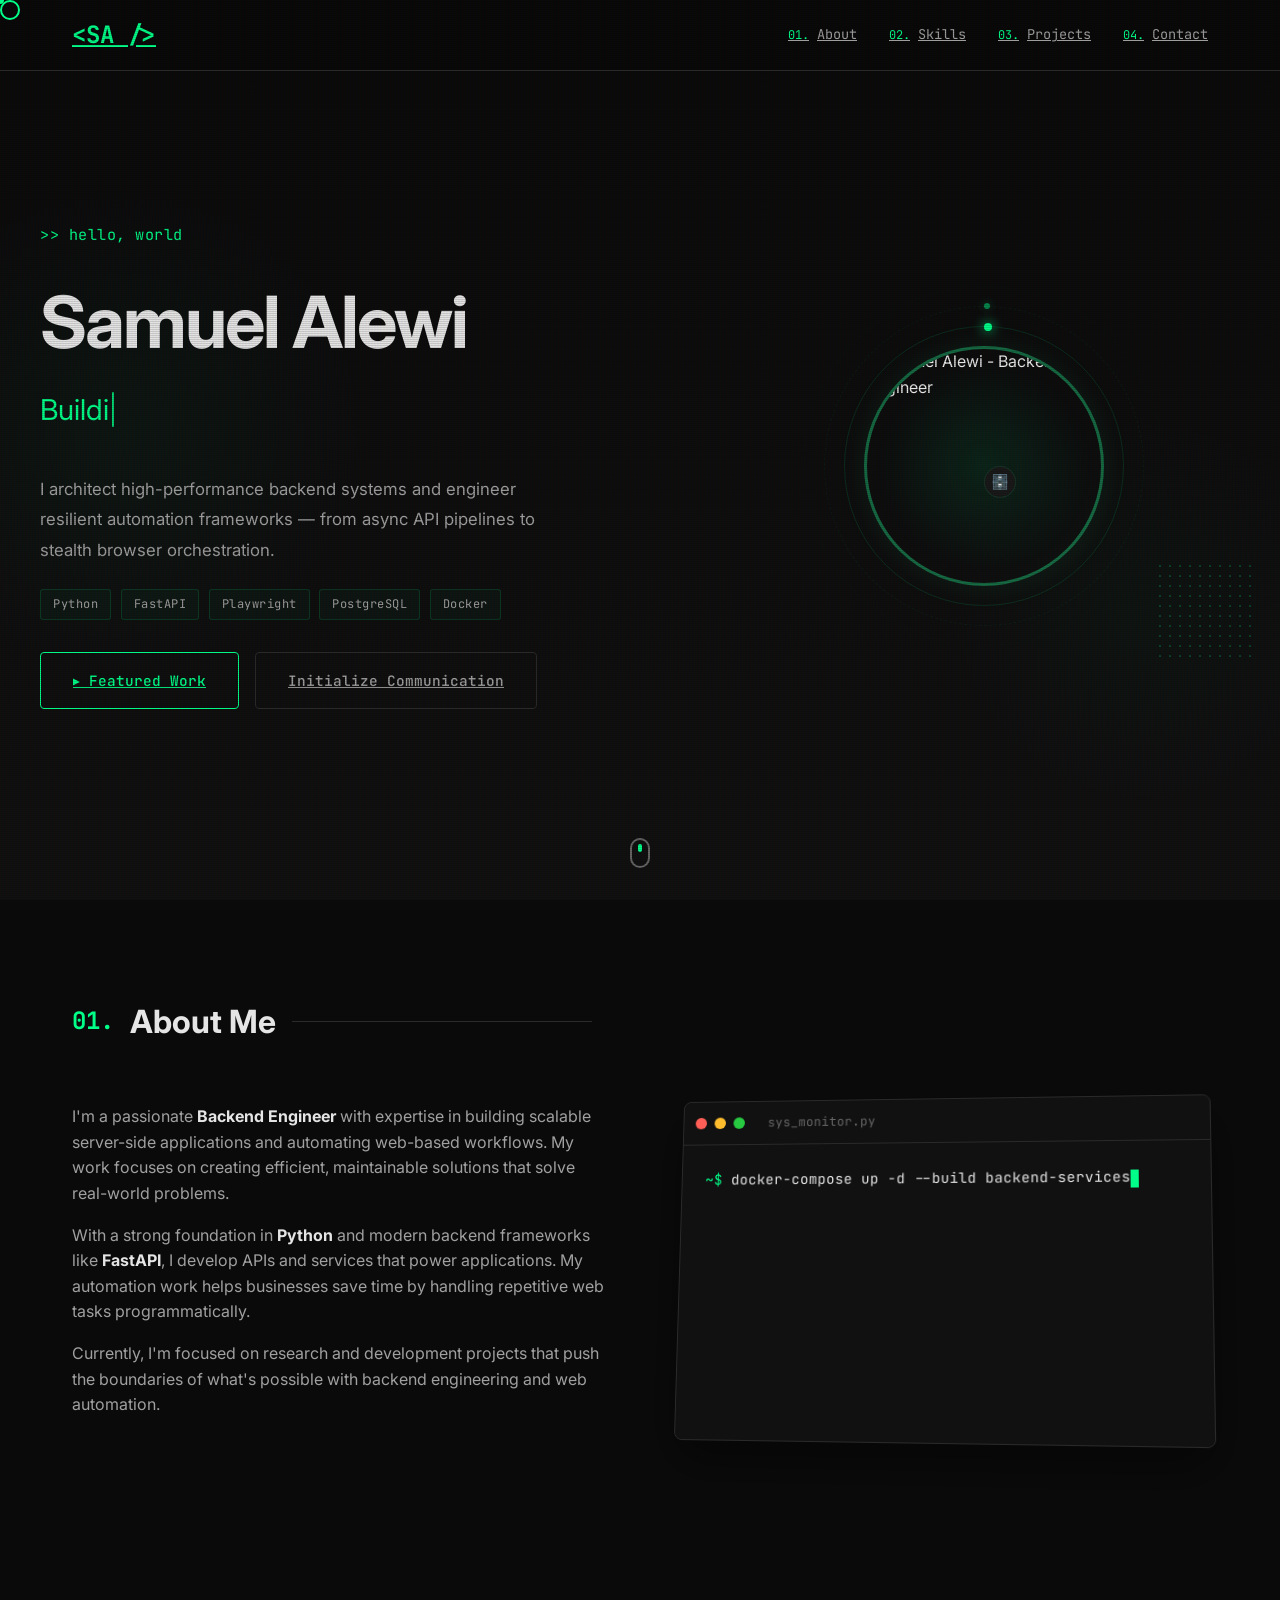
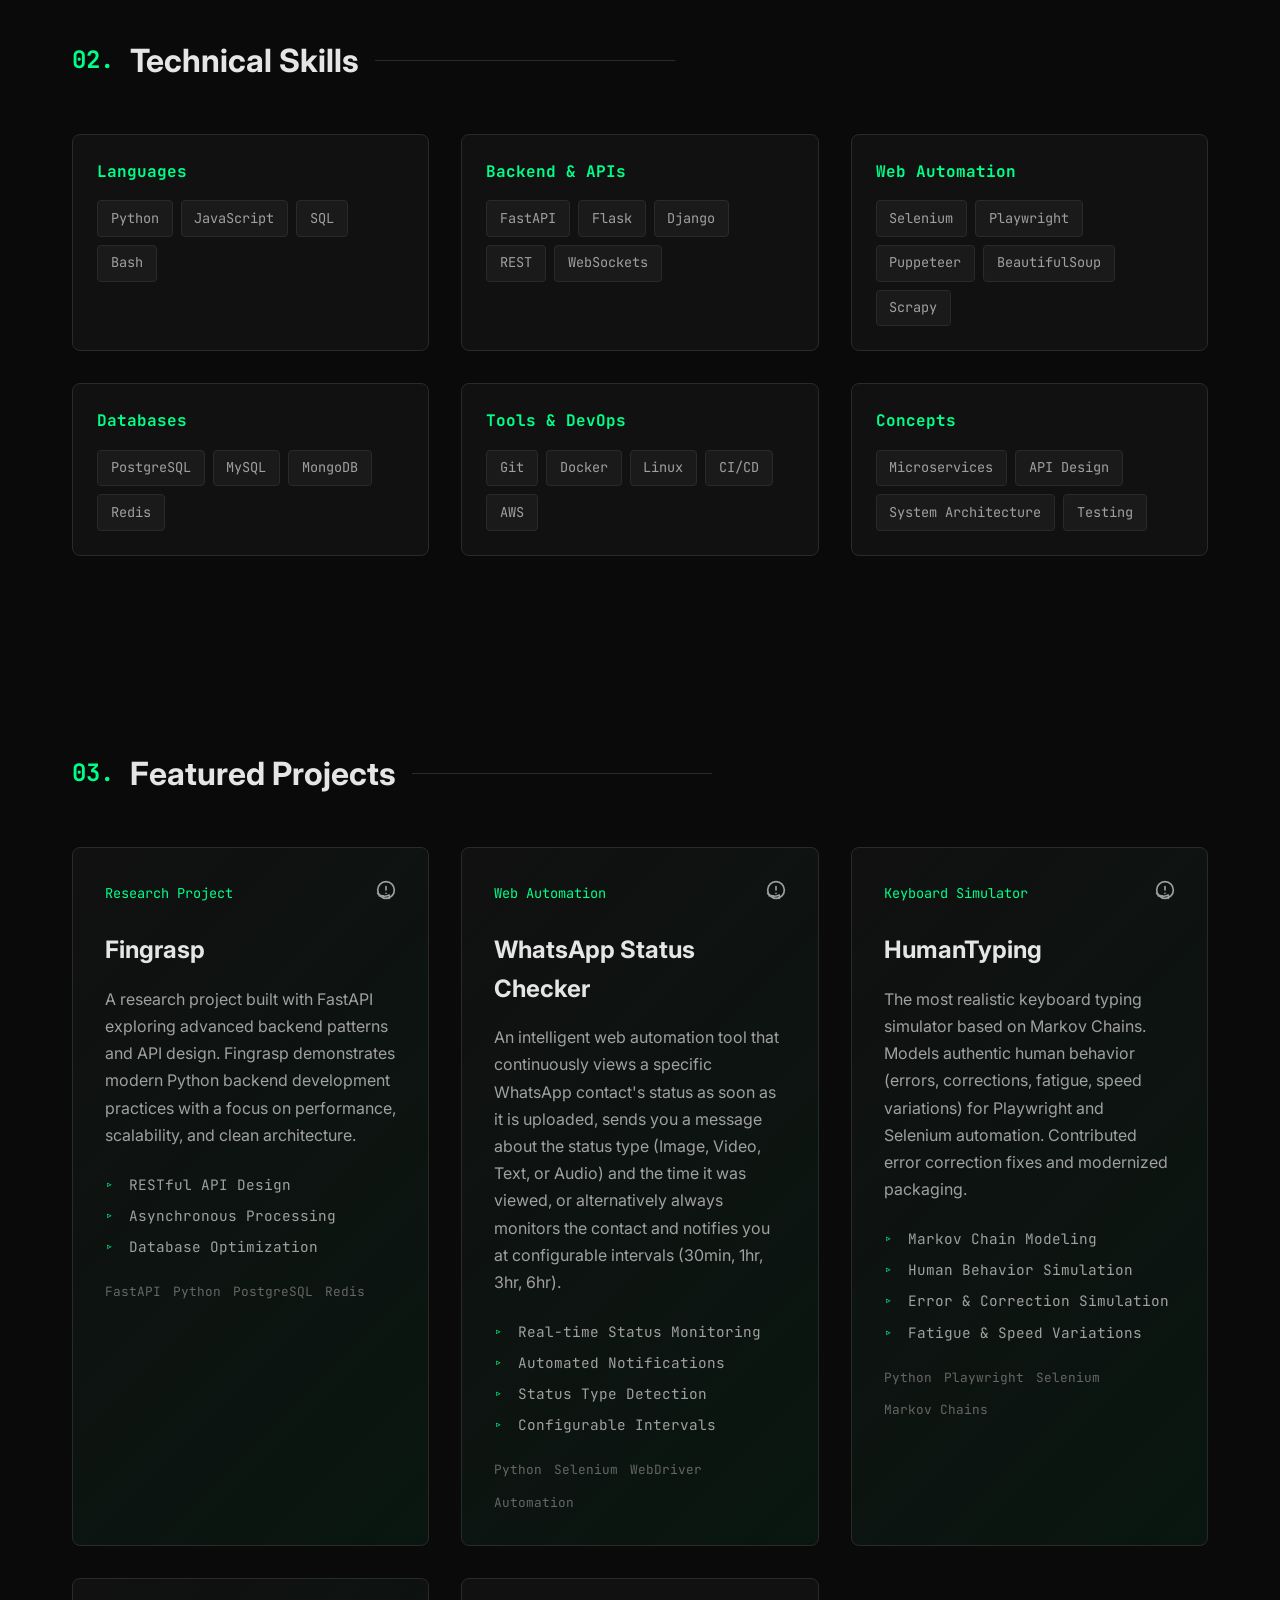
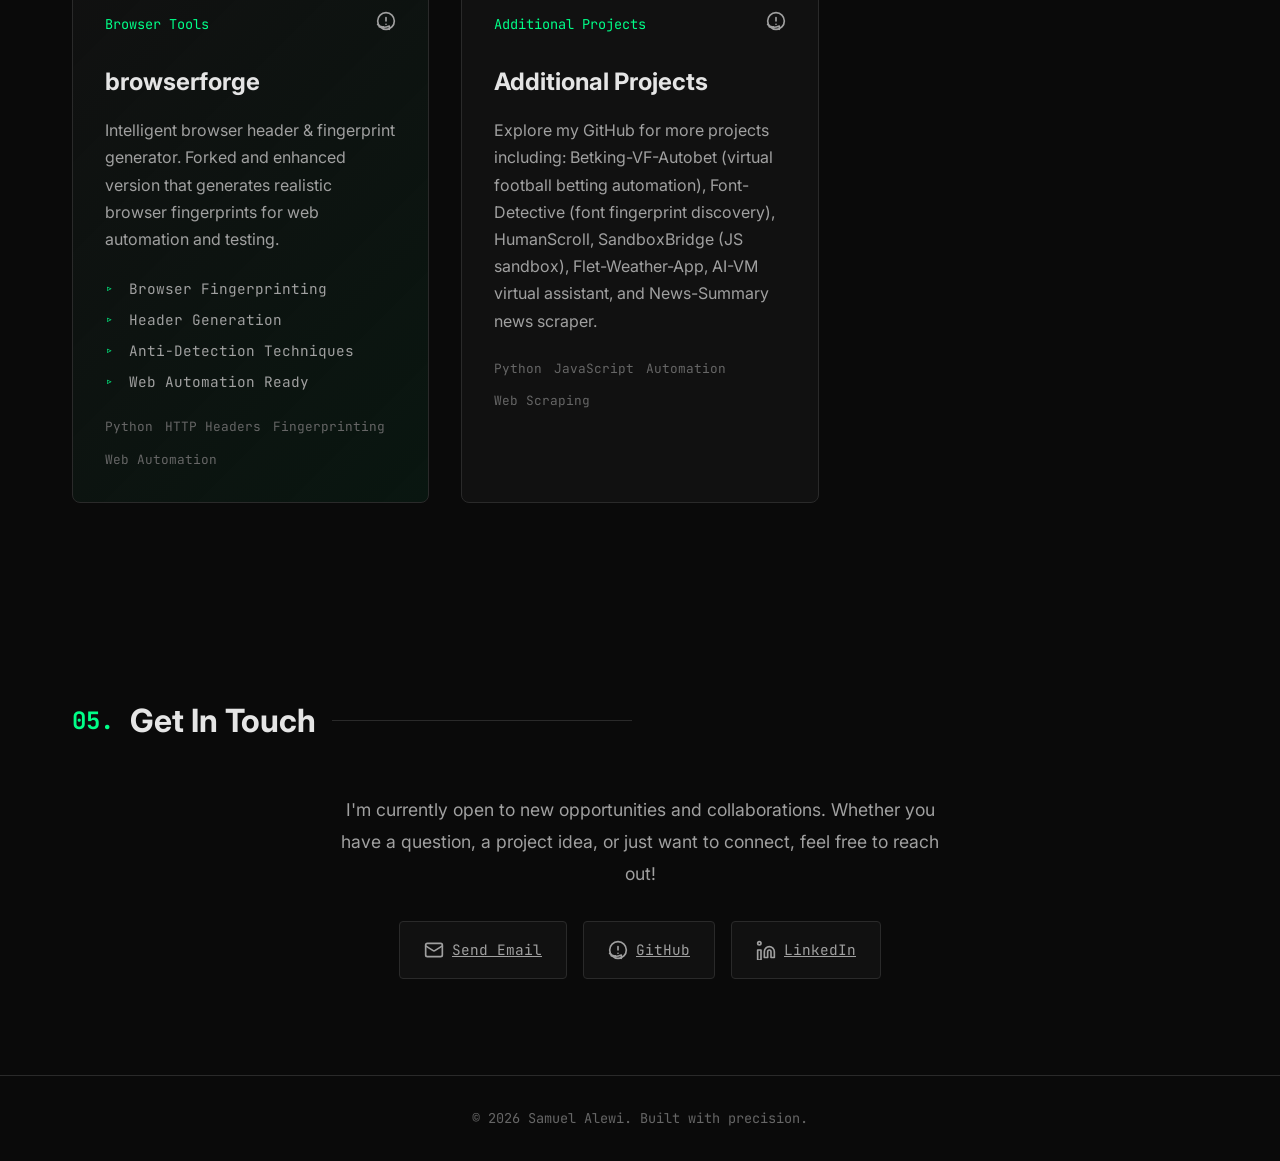
==== commit c0d274fd: "feat(hero): introduce dynamic typing effect and refine layout - Add a cycling typing animation for p" ====
--- a/src/index.html
+++ b/src/index.html
@@ -1,16 +1,20 @@
 <!DOCTYPE html>
 <html lang="en">
+
 <head>
     <meta charset="UTF-8">
     <meta name="viewport" content="width=device-width, initial-scale=1.0">
-    <meta name="description" content="Alewi Samuel - Backend Engineer & Web Automation Specialist">
+    <meta name="description" content="Samuel Alewi - Backend Engineer & Web Automation Specialist">
     <meta name="keywords" content="Python, Backend, FastAPI, Web Automation, Software Engineer">
-    <title>Alewi Samuel | Backend Engineer</title>
+    <title>Samuel Alewi | Backend Engineer</title>
     <link rel="preconnect" href="https://fonts.googleapis.com">
     <link rel="preconnect" href="https://fonts.gstatic.com" crossorigin>
-    <link href="https://fonts.googleapis.com/css2?family=JetBrains+Mono:wght@400;500;600;700&family=Inter:wght@400;500;600;700&display=swap" rel="stylesheet">
+    <link
+        href="https://fonts.googleapis.com/css2?family=JetBrains+Mono:wght@400;500;600;700&family=Inter:wght@400;500;600;700&display=swap"
+        rel="stylesheet">
     <link rel="stylesheet" href="styles/main.css">
 </head>
+
 <body>
     <canvas id="matrix-canvas"></canvas>
     <div class="cursor-trail"></div>
@@ -18,35 +22,69 @@
 
     <nav class="navbar" role="navigation" aria-label="Main navigation">
         <div class="nav-container">
-            <a href="#" class="nav-logo" aria-label="Home">&lt;AS /&gt;</a>
+            <a href="#" class="nav-logo" aria-label="Home">&lt;SA /&gt;</a>
             <button class="nav-toggle" aria-label="Toggle navigation" aria-expanded="false">
                 <span class="hamburger"></span>
             </button>
-    <ul class="nav-menu" role="menubar">
-        <li role="none"><a href="#about" class="nav-link" role="menuitem"><span class="nav-number">01.</span> About</a></li>
-        <li role="none"><a href="#skills" class="nav-link" role="menuitem"><span class="nav-number">02.</span> Skills</a></li>
-        <li role="none"><a href="#projects" class="nav-link" role="menuitem"><span class="nav-number">03.</span> Projects</a></li>
-        <li role="none"><a href="#contact" class="nav-link" role="menuitem"><span class="nav-number">04.</span> Contact</a></li>
-    </ul>
+            <ul class="nav-menu" role="menubar">
+                <li role="none"><a href="#about" class="nav-link" role="menuitem"><span class="nav-number">01.</span>
+                        About</a></li>
+                <li role="none"><a href="#skills" class="nav-link" role="menuitem"><span class="nav-number">02.</span>
+                        Skills</a></li>
+                <li role="none"><a href="#projects" class="nav-link" role="menuitem"><span class="nav-number">03.</span>
+                        Projects</a></li>
+                <li role="none"><a href="#contact" class="nav-link" role="menuitem"><span class="nav-number">04.</span>
+                        Contact</a></li>
+            </ul>
         </div>
     </nav>
 
     <section class="hero" id="hero">
-        <div class="hero-content">
-            <p class="hero-greeting">Hello, I'm</p>
-            <h1 class="hero-title">Alewi Samuel</h1>
-            <h2 class="hero-subtitle">Backend Engineer & <span class="highlight">Web Automation</span> Specialist</h2>
-            <p class="hero-description">
-                I build robust backend systems and automate complex web workflows. 
-                Specializing in Python, FastAPI, and intelligent automation solutions.
-            </p>
-            <div class="hero-buttons">
-                <a href="#projects" class="btn btn-primary">View Projects</a>
-                <a href="#contact" class="btn btn-secondary">Get In Touch</a>
-            </div>
-            <div class="scroll-indicator" aria-hidden="true">
-                <span></span>
-            </div>
+        <div class="hero-grid">
+            <div class="hero-text">
+                <p class="hero-greeting anim-stagger" style="--i:0">>> hello, world</p>
+                <h1 class="hero-title anim-stagger" style="--i:1" data-text="Samuel Alewi">Samuel Alewi</h1>
+                <h2 class="hero-subtitle anim-stagger" style="--i:2">
+                    <span class="typed-role"></span><span class="typed-cursor">|</span>
+                </h2>
+                <p class="hero-description anim-stagger" style="--i:3">
+                    I architect high-performance backend systems and engineer resilient automation
+                    frameworks — from async API pipelines to stealth browser orchestration.
+                </p>
+                <div class="hero-tech-inline anim-stagger" style="--i:4">
+                    <span class="hero-tech-tag">Python</span>
+                    <span class="hero-tech-tag">FastAPI</span>
+                    <span class="hero-tech-tag">Playwright</span>
+                    <span class="hero-tech-tag">PostgreSQL</span>
+                    <span class="hero-tech-tag">Docker</span>
+                </div>
+                <div class="hero-buttons anim-stagger" style="--i:5">
+                    <a href="#projects" class="btn btn-primary">
+                        <span class="btn-icon">▶</span> Featured Work
+                    </a>
+                    <a href="#contact" class="btn btn-secondary">Initialize Communication</a>
+                </div>
+            </div>
+            <div class="hero-image-wrapper anim-stagger" style="--i:2">
+                <div class="hero-image-container">
+                    <div class="hero-image-ring"></div>
+                    <div class="hero-image-ring ring-2"></div>
+                    <div class="hero-image-ring ring-3"></div>
+                    <img src="https://github.com/KrAsH-CoD3.png" alt="Samuel Alewi - Backend Engineer"
+                        class="hero-image" loading="eager">
+                    <div class="hero-image-glow"></div>
+                    <!-- Floating tech orbits -->
+                    <div class="orbit-icon" style="--angle: 0deg; --delay: 0s;">⚡</div>
+                    <div class="orbit-icon" style="--angle: 72deg; --delay: 0.5s;">🐍</div>
+                    <div class="orbit-icon" style="--angle: 144deg; --delay: 1s;">🔒</div>
+                    <div class="orbit-icon" style="--angle: 216deg; --delay: 1.5s;">⚙️</div>
+                    <div class="orbit-icon" style="--angle: 288deg; --delay: 2s;">🗄️</div>
+                </div>
+                <div class="hero-image-dots"></div>
+            </div>
+        </div>
+        <div class="scroll-indicator" aria-hidden="true">
+            <span></span>
         </div>
     </section>
 
@@ -56,17 +94,17 @@
             <div class="about-content">
                 <div class="about-text">
                     <p>
-                        I'm a passionate <strong>Backend Engineer</strong> with expertise in building 
-                        scalable server-side applications and automating web-based workflows. 
+                        I'm a passionate <strong>Backend Engineer</strong> with expertise in building
+                        scalable server-side applications and automating web-based workflows.
                         My work focuses on creating efficient, maintainable solutions that solve real-world problems.
                     </p>
                     <p>
-                        With a strong foundation in <strong>Python</strong> and modern backend frameworks 
-                        like <strong>FastAPI</strong>, I develop APIs and services that power applications. 
+                        With a strong foundation in <strong>Python</strong> and modern backend frameworks
+                        like <strong>FastAPI</strong>, I develop APIs and services that power applications.
                         My automation work helps businesses save time by handling repetitive web tasks programmatically.
                     </p>
                     <p>
-                        Currently, I'm focused on research and development projects that push the 
+                        Currently, I'm focused on research and development projects that push the
                         boundaries of what's possible with backend engineering and web automation.
                     </p>
                 </div>
@@ -160,15 +198,24 @@
                         <div class="project-header">
                             <span class="project-folder">Research Project</span>
                             <div class="project-links">
-                                <a href="https://github.com/KrAsH-CoD3" target="_blank" rel="noopener noreferrer" aria-label="View Fingrasp on GitHub">
-                                    <svg xmlns="http://www.w3.org/2000/svg" width="20" height="20" viewBox="0 0 24 24" fill="none" stroke="currentColor" stroke-width="2" stroke-linecap="round" stroke-linejoin="round"><path d="M9 19c-5 1.5-5-2.5-7-3m14 6v-3.87a3.37 3.37 0 0 0-.94.26c-1.63.73-3.39 1.14-5.22 1.14-1.8 0-3.52-.39-5.06-1.08a3.37 3.37 0 0 0-.94-.26V19"/><circle cx="12" cy="12" r="10"/><path d="M12 8v4"/><path d="M12 16h.01"/></svg>
+                                <a href="https://github.com/KrAsH-CoD3" target="_blank" rel="noopener noreferrer"
+                                    aria-label="View Fingrasp on GitHub">
+                                    <svg xmlns="http://www.w3.org/2000/svg" width="20" height="20" viewBox="0 0 24 24"
+                                        fill="none" stroke="currentColor" stroke-width="2" stroke-linecap="round"
+                                        stroke-linejoin="round">
+                                        <path
+                                            d="M9 19c-5 1.5-5-2.5-7-3m14 6v-3.87a3.37 3.37 0 0 0-.94.26c-1.63.73-3.39 1.14-5.22 1.14-1.8 0-3.52-.39-5.06-1.08a3.37 3.37 0 0 0-.94-.26V19" />
+                                        <circle cx="12" cy="12" r="10" />
+                                        <path d="M12 8v4" />
+                                        <path d="M12 16h.01" />
+                                    </svg>
                                 </a>
                             </div>
                         </div>
                         <h3 class="project-title">Fingrasp</h3>
                         <p class="project-description">
-                            A research project built with FastAPI exploring advanced backend patterns and API design. 
-                            Fingrasp demonstrates modern Python backend development practices with a focus on 
+                            A research project built with FastAPI exploring advanced backend patterns and API design.
+                            Fingrasp demonstrates modern Python backend development practices with a focus on
                             performance, scalability, and clean architecture.
                         </p>
                         <ul class="project-features">
@@ -190,14 +237,26 @@
                         <div class="project-header">
                             <span class="project-folder">Web Automation</span>
                             <div class="project-links">
-                                <a href="https://github.com/KrAsH-CoD3/WhatsApp-Status-Checker" target="_blank" rel="noopener noreferrer" aria-label="View WhatsApp Status Checker on GitHub">
-                                    <svg xmlns="http://www.w3.org/2000/svg" width="20" height="20" viewBox="0 0 24 24" fill="none" stroke="currentColor" stroke-width="2" stroke-linecap="round" stroke-linejoin="round"><path d="M9 19c-5 1.5-5-2.5-7-3m14 6v-3.87a3.37 3.37 0 0 0-.94.26c-1.63.73-3.39 1.14-5.22 1.14-1.8 0-3.52-.39-5.06-1.08a3.37 3.37 0 0 0-.94-.26V19"/><circle cx="12" cy="12" r="10"/><path d="M12 8v4"/><path d="M12 16h.01"/></svg>
+                                <a href="https://github.com/KrAsH-CoD3/WhatsApp-Status-Checker" target="_blank"
+                                    rel="noopener noreferrer" aria-label="View WhatsApp Status Checker on GitHub">
+                                    <svg xmlns="http://www.w3.org/2000/svg" width="20" height="20" viewBox="0 0 24 24"
+                                        fill="none" stroke="currentColor" stroke-width="2" stroke-linecap="round"
+                                        stroke-linejoin="round">
+                                        <path
+                                            d="M9 19c-5 1.5-5-2.5-7-3m14 6v-3.87a3.37 3.37 0 0 0-.94.26c-1.63.73-3.39 1.14-5.22 1.14-1.8 0-3.52-.39-5.06-1.08a3.37 3.37 0 0 0-.94-.26V19" />
+                                        <circle cx="12" cy="12" r="10" />
+                                        <path d="M12 8v4" />
+                                        <path d="M12 16h.01" />
+                                    </svg>
                                 </a>
                             </div>
                         </div>
                         <h3 class="project-title">WhatsApp Status Checker</h3>
                         <p class="project-description">
-                            An intelligent web automation tool that continuously views a specific WhatsApp contact's status as soon as it is uploaded, sends you a message about the status type (Image, Video, Text, or Audio) and the time it was viewed, or alternatively always monitors the contact and notifies you at configurable intervals (30min, 1hr, 3hr, 6hr).
+                            An intelligent web automation tool that continuously views a specific WhatsApp contact's
+                            status as soon as it is uploaded, sends you a message about the status type (Image, Video,
+                            Text, or Audio) and the time it was viewed, or alternatively always monitors the contact and
+                            notifies you at configurable intervals (30min, 1hr, 3hr, 6hr).
                         </p>
                         <ul class="project-features">
                             <li>Real-time Status Monitoring</li>
@@ -219,14 +278,25 @@
                         <div class="project-header">
                             <span class="project-folder">Keyboard Simulator</span>
                             <div class="project-links">
-                                <a href="https://github.com/KrAsH-CoD3/HumanTyping" target="_blank" rel="noopener noreferrer" aria-label="View HumanTyping on GitHub">
-                                    <svg xmlns="http://www.w3.org/2000/svg" width="20" height="20" viewBox="0 0 24 24" fill="none" stroke="currentColor" stroke-width="2" stroke-linecap="round" stroke-linejoin="round"><path d="M9 19c-5 1.5-5-2.5-7-3m14 6v-3.87a3.37 3.37 0 0 0-.94.26c-1.63.73-3.39 1.14-5.22 1.14-1.8 0-3.52-.39-5.06-1.08a3.37 3.37 0 0 0-.94-.26V19"/><circle cx="12" cy="12" r="10"/><path d="M12 8v4"/><path d="M12 16h.01"/></svg>
+                                <a href="https://github.com/KrAsH-CoD3/HumanTyping" target="_blank"
+                                    rel="noopener noreferrer" aria-label="View HumanTyping on GitHub">
+                                    <svg xmlns="http://www.w3.org/2000/svg" width="20" height="20" viewBox="0 0 24 24"
+                                        fill="none" stroke="currentColor" stroke-width="2" stroke-linecap="round"
+                                        stroke-linejoin="round">
+                                        <path
+                                            d="M9 19c-5 1.5-5-2.5-7-3m14 6v-3.87a3.37 3.37 0 0 0-.94.26c-1.63.73-3.39 1.14-5.22 1.14-1.8 0-3.52-.39-5.06-1.08a3.37 3.37 0 0 0-.94-.26V19" />
+                                        <circle cx="12" cy="12" r="10" />
+                                        <path d="M12 8v4" />
+                                        <path d="M12 16h.01" />
+                                    </svg>
                                 </a>
                             </div>
                         </div>
                         <h3 class="project-title">HumanTyping</h3>
                         <p class="project-description">
-                            The most realistic keyboard typing simulator based on Markov Chains. Models authentic human behavior (errors, corrections, fatigue, speed variations) for Playwright and Selenium automation. Contributed error correction fixes and modernized packaging.
+                            The most realistic keyboard typing simulator based on Markov Chains. Models authentic human
+                            behavior (errors, corrections, fatigue, speed variations) for Playwright and Selenium
+                            automation. Contributed error correction fixes and modernized packaging.
                         </p>
                         <ul class="project-features">
                             <li>Markov Chain Modeling</li>
@@ -248,14 +318,24 @@
                         <div class="project-header">
                             <span class="project-folder">Browser Tools</span>
                             <div class="project-links">
-                                <a href="https://github.com/KrAsH-CoD3/browserforge" target="_blank" rel="noopener noreferrer" aria-label="View browserforge on GitHub">
-                                    <svg xmlns="http://www.w3.org/2000/svg" width="20" height="20" viewBox="0 0 24 24" fill="none" stroke="currentColor" stroke-width="2" stroke-linecap="round" stroke-linejoin="round"><path d="M9 19c-5 1.5-5-2.5-7-3m14 6v-3.87a3.37 3.37 0 0 0-.94.26c-1.63.73-3.39 1.14-5.22 1.14-1.8 0-3.52-.39-5.06-1.08a3.37 3.37 0 0 0-.94-.26V19"/><circle cx="12" cy="12" r="10"/><path d="M12 8v4"/><path d="M12 16h.01"/></svg>
+                                <a href="https://github.com/KrAsH-CoD3/browserforge" target="_blank"
+                                    rel="noopener noreferrer" aria-label="View browserforge on GitHub">
+                                    <svg xmlns="http://www.w3.org/2000/svg" width="20" height="20" viewBox="0 0 24 24"
+                                        fill="none" stroke="currentColor" stroke-width="2" stroke-linecap="round"
+                                        stroke-linejoin="round">
+                                        <path
+                                            d="M9 19c-5 1.5-5-2.5-7-3m14 6v-3.87a3.37 3.37 0 0 0-.94.26c-1.63.73-3.39 1.14-5.22 1.14-1.8 0-3.52-.39-5.06-1.08a3.37 3.37 0 0 0-.94-.26V19" />
+                                        <circle cx="12" cy="12" r="10" />
+                                        <path d="M12 8v4" />
+                                        <path d="M12 16h.01" />
+                                    </svg>
                                 </a>
                             </div>
                         </div>
                         <h3 class="project-title">browserforge</h3>
                         <p class="project-description">
-                            Intelligent browser header & fingerprint generator. Forked and enhanced version that generates realistic browser fingerprints for web automation and testing.
+                            Intelligent browser header & fingerprint generator. Forked and enhanced version that
+                            generates realistic browser fingerprints for web automation and testing.
                         </p>
                         <ul class="project-features">
                             <li>Browser Fingerprinting</li>
@@ -277,14 +357,25 @@
                         <div class="project-header">
                             <span class="project-folder">Additional Projects</span>
                             <div class="project-links">
-                                <a href="https://github.com/KrAsH-CoD3" target="_blank" rel="noopener noreferrer" aria-label="View all projects on GitHub">
-                                    <svg xmlns="http://www.w3.org/2000/svg" width="20" height="20" viewBox="0 0 24 24" fill="none" stroke="currentColor" stroke-width="2" stroke-linecap="round" stroke-linejoin="round"><path d="M9 19c-5 1.5-5-2.5-7-3m14 6v-3.87a3.37 3.37 0 0 0-.94.26c-1.63.73-3.39 1.14-5.22 1.14-1.8 0-3.52-.39-5.06-1.08a3.37 3.37 0 0 0-.94-.26V19"/><circle cx="12" cy="12" r="10"/><path d="M12 8v4"/><path d="M12 16h.01"/></svg>
+                                <a href="https://github.com/KrAsH-CoD3" target="_blank" rel="noopener noreferrer"
+                                    aria-label="View all projects on GitHub">
+                                    <svg xmlns="http://www.w3.org/2000/svg" width="20" height="20" viewBox="0 0 24 24"
+                                        fill="none" stroke="currentColor" stroke-width="2" stroke-linecap="round"
+                                        stroke-linejoin="round">
+                                        <path
+                                            d="M9 19c-5 1.5-5-2.5-7-3m14 6v-3.87a3.37 3.37 0 0 0-.94.26c-1.63.73-3.39 1.14-5.22 1.14-1.8 0-3.52-.39-5.06-1.08a3.37 3.37 0 0 0-.94-.26V19" />
+                                        <circle cx="12" cy="12" r="10" />
+                                        <path d="M12 8v4" />
+                                        <path d="M12 16h.01" />
+                                    </svg>
                                 </a>
                             </div>
                         </div>
                         <h3 class="project-title">Additional Projects</h3>
                         <p class="project-description">
-                            Explore my GitHub for more projects including: Betking-VF-Autobet (virtual football betting automation), Font-Detective (font fingerprint discovery), HumanScroll, SandboxBridge (JS sandbox), Flet-Weather-App, AI-VM virtual assistant, and News-Summary news scraper.
+                            Explore my GitHub for more projects including: Betking-VF-Autobet (virtual football betting
+                            automation), Font-Detective (font fingerprint discovery), HumanScroll, SandboxBridge (JS
+                            sandbox), Flet-Weather-App, AI-VM virtual assistant, and News-Summary news scraper.
                         </p>
                         <div class="project-tech">
                             <span>Python</span>
@@ -293,7 +384,8 @@
                             <span>Web Scraping</span>
                         </div>
                     </div>
-                    <a href="https://github.com/KrAsH-CoD3" class="project-link-overlay" target="_blank" rel="noopener noreferrer">
+                    <a href="https://github.com/KrAsH-CoD3" class="project-link-overlay" target="_blank"
+                        rel="noopener noreferrer">
                         <span class="sr-only">View on GitHub</span>
                     </a>
                 </article>
@@ -308,20 +400,38 @@
             <h2 class="section-title" id="contact-title"><span class="section-number">05.</span> Get In Touch</h2>
             <div class="contact-content">
                 <p class="contact-intro">
-                    I'm currently open to new opportunities and collaborations. Whether you have a 
+                    I'm currently open to new opportunities and collaborations. Whether you have a
                     question, a project idea, or just want to connect, feel free to reach out!
                 </p>
                 <div class="contact-links">
                     <a href="mailto:your.email@example.com" class="contact-btn">
-                        <svg xmlns="http://www.w3.org/2000/svg" width="20" height="20" viewBox="0 0 24 24" fill="none" stroke="currentColor" stroke-width="2" stroke-linecap="round" stroke-linejoin="round"><rect width="20" height="16" x="2" y="4" rx="2"/><path d="m22 7-8.97 5.7a1.94 1.94 0 0 1-2.06 0L2 7"/></svg>
+                        <svg xmlns="http://www.w3.org/2000/svg" width="20" height="20" viewBox="0 0 24 24" fill="none"
+                            stroke="currentColor" stroke-width="2" stroke-linecap="round" stroke-linejoin="round">
+                            <rect width="20" height="16" x="2" y="4" rx="2" />
+                            <path d="m22 7-8.97 5.7a1.94 1.94 0 0 1-2.06 0L2 7" />
+                        </svg>
                         Send Email
                     </a>
-                    <a href="https://github.com/KrAsH-CoD3" class="contact-btn" target="_blank" rel="noopener noreferrer">
-                        <svg xmlns="http://www.w3.org/2000/svg" width="20" height="20" viewBox="0 0 24 24" fill="none" stroke="currentColor" stroke-width="2" stroke-linecap="round" stroke-linejoin="round"><path d="M9 19c-5 1.5-5-2.5-7-3m14 6v-3.87a3.37 3.37 0 0 0-.94.26c-1.63.73-3.39 1.14-5.22 1.14-1.8 0-3.52-.39-5.06-1.08a3.37 3.37 0 0 0-.94-.26V19"/><circle cx="12" cy="12" r="10"/><path d="M12 8v4"/><path d="M12 16h.01"/></svg>
+                    <a href="https://github.com/KrAsH-CoD3" class="contact-btn" target="_blank"
+                        rel="noopener noreferrer">
+                        <svg xmlns="http://www.w3.org/2000/svg" width="20" height="20" viewBox="0 0 24 24" fill="none"
+                            stroke="currentColor" stroke-width="2" stroke-linecap="round" stroke-linejoin="round">
+                            <path
+                                d="M9 19c-5 1.5-5-2.5-7-3m14 6v-3.87a3.37 3.37 0 0 0-.94.26c-1.63.73-3.39 1.14-5.22 1.14-1.8 0-3.52-.39-5.06-1.08a3.37 3.37 0 0 0-.94-.26V19" />
+                            <circle cx="12" cy="12" r="10" />
+                            <path d="M12 8v4" />
+                            <path d="M12 16h.01" />
+                        </svg>
                         GitHub
                     </a>
-                    <a href="https://www.linkedin.com/in/samuel-alewi" class="contact-btn" target="_blank" rel="noopener noreferrer">
-                        <svg xmlns="http://www.w3.org/2000/svg" width="20" height="20" viewBox="0 0 24 24" fill="none" stroke="currentColor" stroke-width="2" stroke-linecap="round" stroke-linejoin="round"><path d="M16 8a6 6 0 0 1 6 6v7h-4v-7a2 2 0 0 0-2-2 2 2 0 0 0-2 2v7h-4v-7a6 6 0 0 1 6-6z"/><rect width="4" height="12" x="2" y="12"/><circle cx="4" cy="4" r="2"/></svg>
+                    <a href="https://www.linkedin.com/in/samuel-alewi" class="contact-btn" target="_blank"
+                        rel="noopener noreferrer">
+                        <svg xmlns="http://www.w3.org/2000/svg" width="20" height="20" viewBox="0 0 24 24" fill="none"
+                            stroke="currentColor" stroke-width="2" stroke-linecap="round" stroke-linejoin="round">
+                            <path d="M16 8a6 6 0 0 1 6 6v7h-4v-7a2 2 0 0 0-2-2 2 2 0 0 0-2 2v7h-4v-7a6 6 0 0 1 6-6z" />
+                            <rect width="4" height="12" x="2" y="12" />
+                            <circle cx="4" cy="4" r="2" />
+                        </svg>
                         LinkedIn
                     </a>
                 </div>
@@ -331,10 +441,11 @@
 
     <footer class="footer">
         <div class="container">
-            <p>&copy; 2026 Alewi Samuel. Built with precision.</p>
+            <p>&copy; 2026 Samuel Alewi. Built with precision.</p>
         </div>
     </footer>
 
     <script src="scripts/main.js"></script>
 </body>
-</html>
+
+</html>
--- a/src/styles/main.css
+++ b/src/styles/main.css
@@ -216,55 +216,436 @@
 .hero {
     min-height: 100vh;
     display: flex;
+    flex-direction: column;
     align-items: center;
     justify-content: center;
     padding: 6rem 2rem 4rem;
     background: linear-gradient(180deg, var(--bg-primary) 0%, var(--bg-secondary) 100%);
     position: relative;
-}
-
-.hero-content {
-    max-width: 800px;
-    text-align: center;
+    overflow: hidden;
+}
+
+/* Subtle ambient glow behind hero */
+.hero::before {
+    content: '';
+    position: absolute;
+    top: 20%;
+    left: -10%;
+    width: 500px;
+    height: 500px;
+    background: radial-gradient(circle, rgba(0, 255, 136, 0.04) 0%, transparent 70%);
+    pointer-events: none;
+    animation: ambientDrift 8s ease-in-out infinite alternate;
+}
+
+.hero::after {
+    content: '';
+    position: absolute;
+    bottom: 10%;
+    right: -5%;
+    width: 400px;
+    height: 400px;
+    background: radial-gradient(circle, rgba(0, 204, 106, 0.03) 0%, transparent 70%);
+    pointer-events: none;
+    animation: ambientDrift 10s ease-in-out infinite alternate-reverse;
+}
+
+@keyframes ambientDrift {
+    from { transform: translate(0, 0); }
+    to { transform: translate(30px, -20px); }
+}
+
+.hero-grid {
+    display: grid;
+    grid-template-columns: 1.1fr 0.9fr;
+    gap: 4rem;
+    align-items: center;
+    max-width: 1200px;
+    width: 100%;
+    position: relative;
+    z-index: 1;
+}
+
+.hero-text {
+    text-align: left;
+}
+
+/* Staggered entrance animation */
+.anim-stagger {
+    opacity: 0;
+    transform: translateY(25px);
+    animation: staggerIn 0.7s cubic-bezier(0.16, 1, 0.3, 1) forwards;
+    animation-delay: calc(var(--i) * 0.12s + 0.3s);
+}
+
+@keyframes staggerIn {
+    to {
+        opacity: 1;
+        transform: translateY(0);
+    }
 }
 
 .hero-greeting {
     font-family: var(--font-mono);
     color: var(--accent-primary);
-    font-size: 1rem;
+    font-size: 0.95rem;
     margin-bottom: 1rem;
+    letter-spacing: 0.5px;
 }
 
 .hero-title {
-    font-size: clamp(2.5rem, 8vw, 5rem);
+    font-size: clamp(2.8rem, 7vw, 4.5rem);
     color: var(--text-primary);
     margin-bottom: 0.5rem;
     letter-spacing: -2px;
+    font-weight: 700;
+    position: relative;
+    display: inline-block;
+}
+
+/* Glitch effect on hover */
+.hero-title::before,
+.hero-title::after {
+    content: attr(data-text);
+    position: absolute;
+    top: 0;
+    left: 0;
+    width: 100%;
+    height: 100%;
+    opacity: 0;
+    transition: opacity 0.3s;
+}
+
+.hero-title::before {
+    color: var(--accent-primary);
+    clip-path: polygon(0 0, 100% 0, 100% 45%, 0 45%);
+}
+
+.hero-title::after {
+    color: #0af;
+    clip-path: polygon(0 55%, 100% 55%, 100% 100%, 0 100%);
+}
+
+.hero-title:hover::before {
+    opacity: 0.8;
+    animation: glitch1 0.3s ease both;
+}
+
+.hero-title:hover::after {
+    opacity: 0.8;
+    animation: glitch2 0.3s ease both;
+}
+
+@keyframes glitch1 {
+    0% { transform: translate(0); }
+    20% { transform: translate(-3px, 2px); }
+    40% { transform: translate(3px, -2px); }
+    60% { transform: translate(-2px, 1px); }
+    80% { transform: translate(2px, -1px); }
+    100% { transform: translate(0); }
+}
+
+@keyframes glitch2 {
+    0% { transform: translate(0); }
+    20% { transform: translate(3px, -2px); }
+    40% { transform: translate(-3px, 2px); }
+    60% { transform: translate(2px, -1px); }
+    80% { transform: translate(-2px, 1px); }
+    100% { transform: translate(0); }
 }
 
 .hero-subtitle {
-    font-size: clamp(1.5rem, 5vw, 3rem);
+    font-size: clamp(1.2rem, 3vw, 1.8rem);
     color: var(--text-muted);
     margin-bottom: 1.5rem;
     font-weight: 400;
+    min-height: 2.2em;
+}
+
+.typed-role {
+    color: var(--accent-primary);
+}
+
+.typed-cursor {
+    color: var(--accent-primary);
+    font-weight: 300;
+    animation: cursorBlink 0.8s step-end infinite;
+}
+
+@keyframes cursorBlink {
+    0%, 100% { opacity: 1; }
+    50% { opacity: 0; }
 }
 
 .highlight {
-    color: var(--text-secondary);
+    color: var(--accent-primary);
 }
 
 .hero-description {
-    font-size: 1.1rem;
-    max-width: 500px;
-    margin: 0 auto 2rem;
-    color: var(--text-secondary);
+    font-size: 1.05rem;
+    max-width: 520px;
+    margin-bottom: 1.5rem;
+    color: var(--text-secondary);
+    line-height: 1.8;
+}
+
+/* Inline tech tags */
+.hero-tech-inline {
+    display: flex;
+    gap: 0.6rem;
+    flex-wrap: wrap;
+    margin-bottom: 2rem;
+}
+
+.hero-tech-tag {
+    font-family: var(--font-mono);
+    font-size: 0.75rem;
+    padding: 0.3rem 0.75rem;
+    border: 1px solid rgba(0, 255, 136, 0.15);
+    border-radius: 3px;
+    color: var(--text-secondary);
+    background: rgba(0, 255, 136, 0.03);
+    transition: all 0.3s;
+    letter-spacing: 0.5px;
+}
+
+.hero-tech-tag:hover {
+    border-color: var(--accent-primary);
+    color: var(--accent-primary);
+    background: rgba(0, 255, 136, 0.08);
+    transform: translateY(-2px);
+    box-shadow: 0 4px 12px rgba(0, 255, 136, 0.1);
 }
 
 .hero-buttons {
     display: flex;
     gap: 1rem;
+    flex-wrap: wrap;
+}
+
+.btn-icon {
+    font-size: 0.7rem;
+    transition: transform 0.3s;
+}
+
+.btn:hover .btn-icon {
+    transform: translateX(3px);
+}
+
+/* Hero Image */
+.hero-image-wrapper {
+    display: flex;
     justify-content: center;
-    flex-wrap: wrap;
+    align-items: center;
+    position: relative;
+}
+
+.hero-image-container {
+    position: relative;
+    width: 360px;
+    height: 360px;
+    display: flex;
+    align-items: center;
+    justify-content: center;
+}
+
+.hero-image {
+    width: 240px;
+    height: 240px;
+    border-radius: 50%;
+    object-fit: cover;
+    border: 3px solid rgba(0, 255, 136, 0.4);
+    position: relative;
+    z-index: 2;
+    filter: grayscale(20%) contrast(1.05);
+    transition: all 0.6s cubic-bezier(0.4, 0, 0.2, 1);
+    box-shadow: 0 0 30px rgba(0, 255, 136, 0.08);
+}
+
+.hero-image:hover {
+    filter: grayscale(0%) contrast(1);
+    transform: scale(1.05);
+    border-color: var(--accent-primary);
+    box-shadow: 0 0 60px rgba(0, 255, 136, 0.2), 0 0 120px rgba(0, 255, 136, 0.05);
+}
+
+.hero-image-ring {
+    position: absolute;
+    top: 50%;
+    left: 50%;
+    width: 280px;
+    height: 280px;
+    border: 1px solid rgba(0, 255, 136, 0.12);
+    border-radius: 50%;
+    transform: translate(-50%, -50%);
+    animation: ringRotate 15s linear infinite;
+}
+
+.hero-image-ring::before {
+    content: '';
+    position: absolute;
+    top: -4px;
+    left: 50%;
+    width: 8px;
+    height: 8px;
+    background: var(--accent-primary);
+    border-radius: 50%;
+    box-shadow: 0 0 12px var(--accent-primary);
+}
+
+.hero-image-ring.ring-2 {
+    width: 320px;
+    height: 320px;
+    border-color: rgba(0, 255, 136, 0.06);
+    border-style: dashed;
+    animation: ringRotate 25s linear infinite reverse;
+}
+
+.hero-image-ring.ring-2::before {
+    width: 6px;
+    height: 6px;
+    background: rgba(0, 255, 136, 0.5);
+    box-shadow: 0 0 8px rgba(0, 255, 136, 0.3);
+}
+
+.hero-image-ring.ring-3 {
+    width: 360px;
+    height: 360px;
+    border-color: rgba(0, 255, 136, 0.03);
+    border-style: dotted;
+    animation: ringRotate 35s linear infinite;
+}
+
+.hero-image-ring.ring-3::before {
+    display: none;
+}
+
+@keyframes ringRotate {
+    from { transform: translate(-50%, -50%) rotate(0deg); }
+    to { transform: translate(-50%, -50%) rotate(360deg); }
+}
+
+/* Floating orbit icons */
+.orbit-icon {
+    position: absolute;
+    top: 50%;
+    left: 50%;
+    width: 32px;
+    height: 32px;
+    display: flex;
+    align-items: center;
+    justify-content: center;
+    font-size: 0.9rem;
+    background: var(--bg-tertiary);
+    border: 1px solid rgba(0, 255, 136, 0.1);
+    border-radius: 50%;
+    z-index: 3;
+    animation: orbitFloat 20s linear infinite;
+    animation-delay: var(--delay);
+    transform-origin: 0 0;
+    --orbit-radius: 175px;
+    opacity: 0.8;
+    transition: opacity 0.3s, transform 0.3s;
+}
+
+.orbit-icon:hover {
+    opacity: 1;
+    transform: scale(1.3);
+    box-shadow: 0 0 16px rgba(0, 255, 136, 0.2);
+}
+
+@keyframes orbitFloat {
+    from {
+        transform: translate(-50%, -50%) rotate(var(--angle)) translateX(var(--orbit-radius)) rotate(calc(-1 * var(--angle)));
+    }
+    to {
+        transform: translate(-50%, -50%) rotate(calc(var(--angle) + 360deg)) translateX(var(--orbit-radius)) rotate(calc(-1 * (var(--angle) + 360deg)));
+    }
+}
+
+.hero-image-glow {
+    position: absolute;
+    top: 50%;
+    left: 50%;
+    width: 220px;
+    height: 220px;
+    background: radial-gradient(circle, rgba(0, 255, 136, 0.1) 0%, transparent 70%);
+    transform: translate(-50%, -50%);
+    z-index: 1;
+    animation: glowPulse 4s ease-in-out infinite;
+}
+
+@keyframes glowPulse {
+    0%, 100% { transform: translate(-50%, -50%) scale(1); opacity: 0.5; }
+    50% { transform: translate(-50%, -50%) scale(1.4); opacity: 1; }
+}
+
+.hero-image-dots {
+    position: absolute;
+    bottom: -15px;
+    right: -15px;
+    width: 100px;
+    height: 100px;
+    background-image: radial-gradient(rgba(0, 255, 136, 0.2) 1px, transparent 1px);
+    background-size: 10px 10px;
+    z-index: 0;
+}
+
+@media (max-width: 768px) {
+    .hero-grid {
+        grid-template-columns: 1fr;
+        gap: 3rem;
+        text-align: center;
+    }
+
+    .hero-text {
+        text-align: center;
+        order: 2;
+    }
+
+    .hero-image-wrapper {
+        order: 1;
+    }
+
+    .hero-buttons {
+        justify-content: center;
+    }
+
+    .hero-tech-inline {
+        justify-content: center;
+    }
+
+    .hero-image-container {
+        width: 280px;
+        height: 280px;
+    }
+
+    .hero-image {
+        width: 190px;
+        height: 190px;
+    }
+
+    .hero-image-ring {
+        width: 220px;
+        height: 220px;
+    }
+
+    .hero-image-ring.ring-2 {
+        width: 250px;
+        height: 250px;
+    }
+
+    .hero-image-ring.ring-3 {
+        width: 280px;
+        height: 280px;
+    }
+
+    .orbit-icon {
+        --orbit-radius: 130px;
+        width: 26px;
+        height: 26px;
+        font-size: 0.75rem;
+    }
 }
 
 .btn {
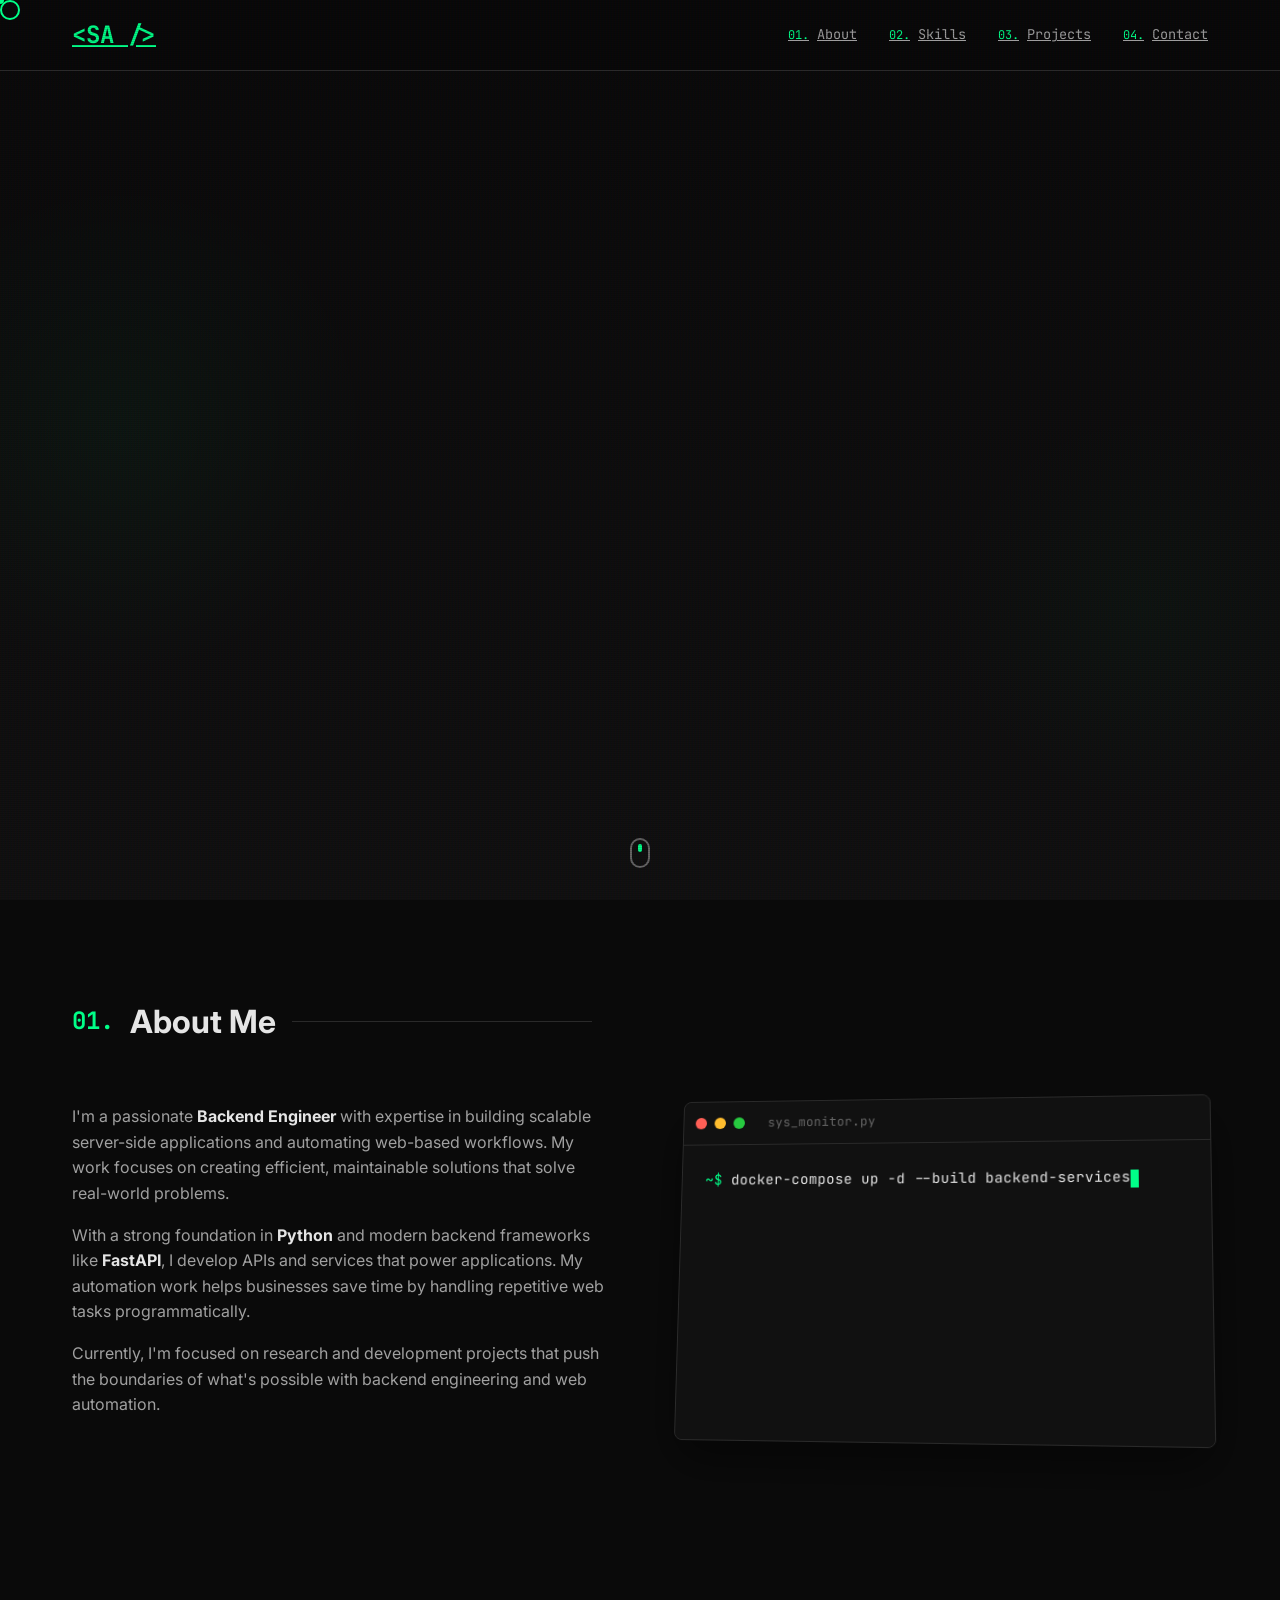
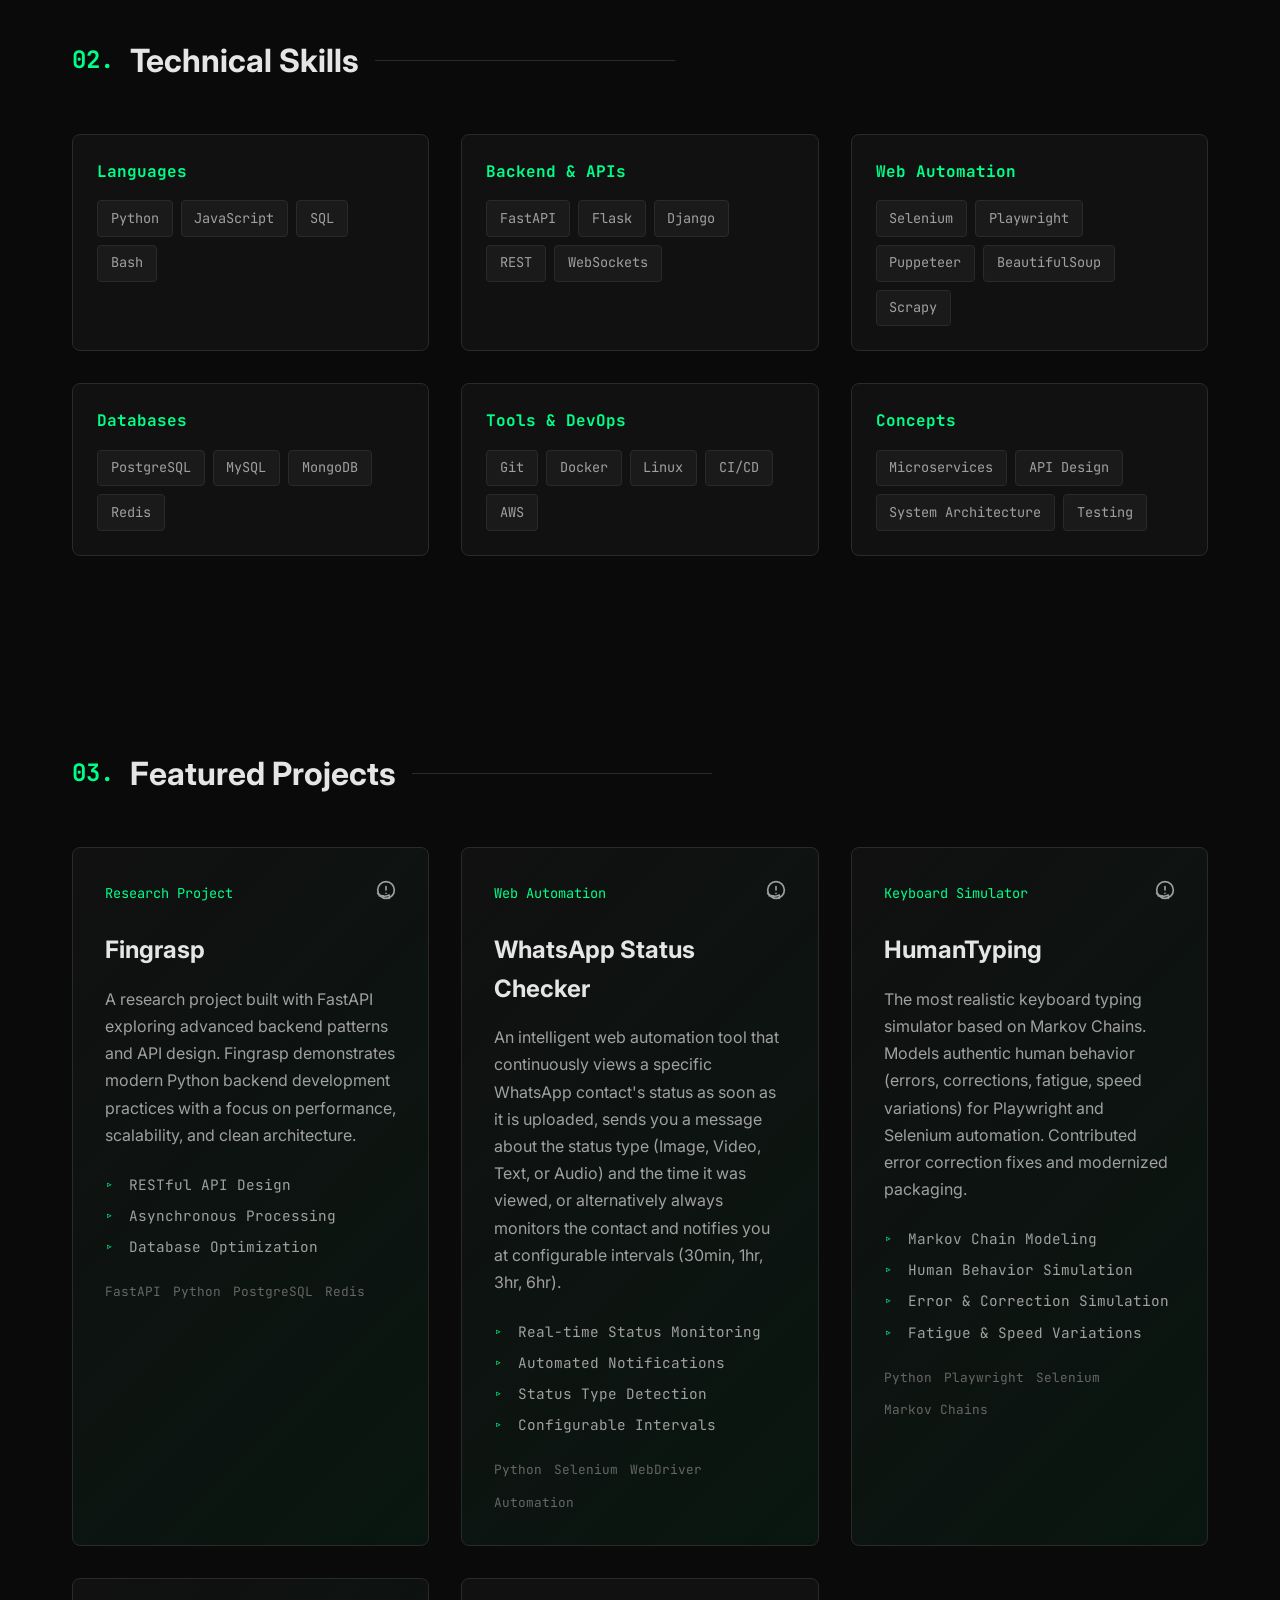
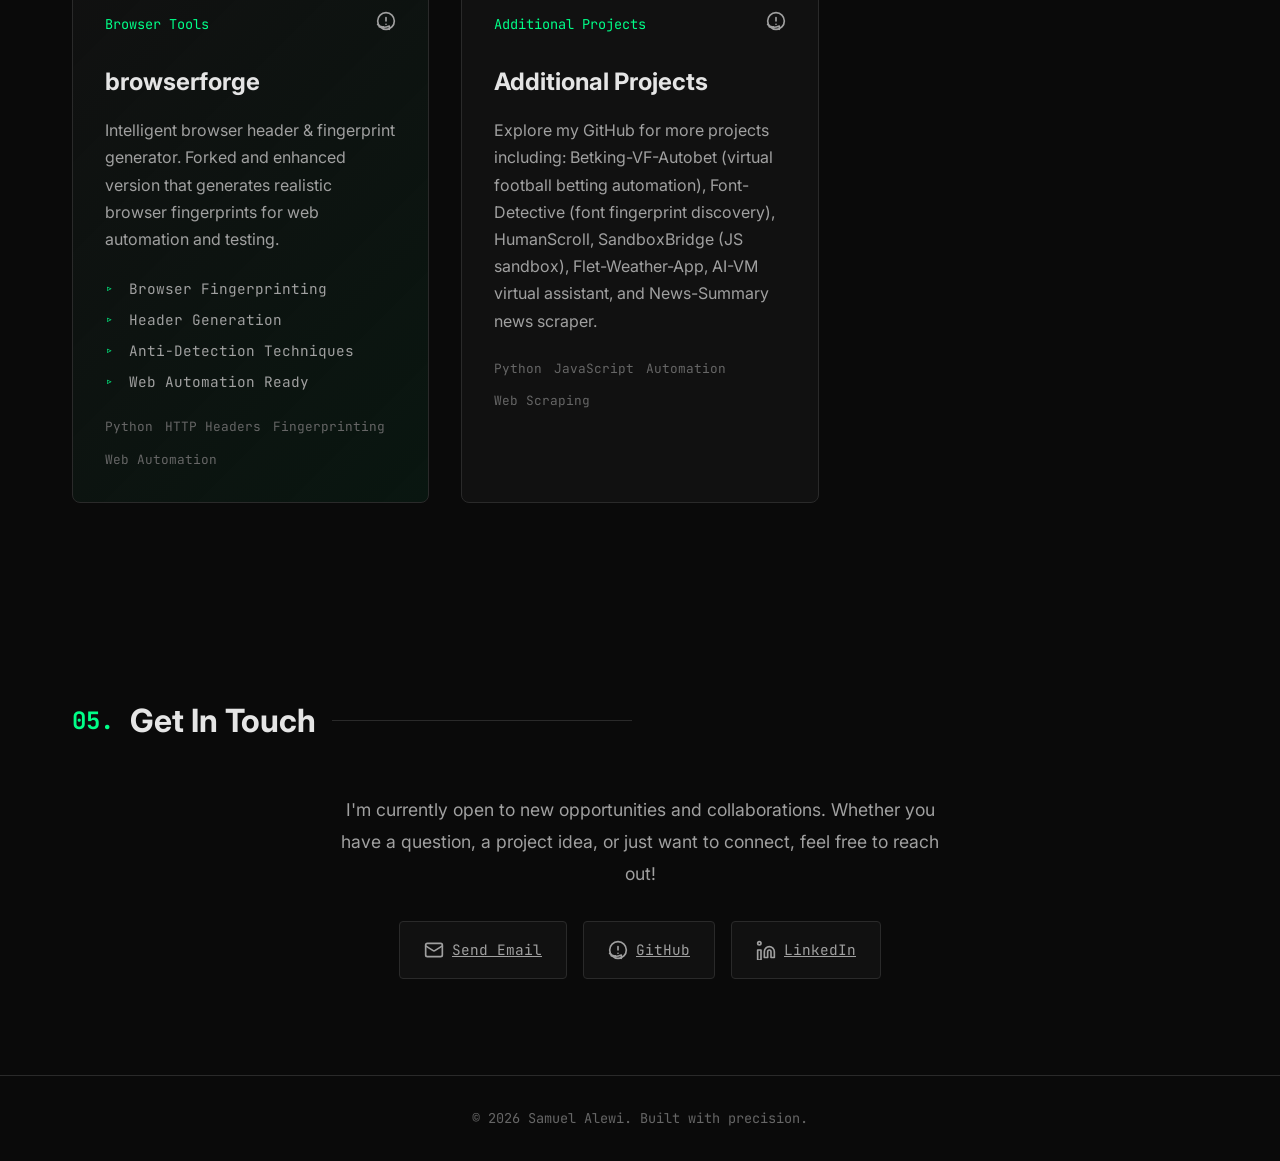
==== commit a4286211: "refactor(hero): replace tech orbit icons with animated pulsing dots" ====
--- a/src/index.html
+++ b/src/index.html
@@ -15,7 +15,10 @@
     <link rel="stylesheet" href="styles/main.css">
 </head>
 
-<body>
+<body class="loading">
+    <!-- Glitch Interference Overlay -->
+    <div id="glitchOverlay" class="glitch-overlay"></div>
+
     <canvas id="matrix-canvas"></canvas>
     <div class="cursor-trail"></div>
     <div class="cursor-dot"></div>
@@ -42,23 +45,15 @@
     <section class="hero" id="hero">
         <div class="hero-grid">
             <div class="hero-text">
-                <p class="hero-greeting anim-stagger" style="--i:0">>> hello, world</p>
+                <p class="hero-greeting anim-stagger" style="--i:0">>> hello world, I'm</p>
                 <h1 class="hero-title anim-stagger" style="--i:1" data-text="Samuel Alewi">Samuel Alewi</h1>
                 <h2 class="hero-subtitle anim-stagger" style="--i:2">
                     <span class="typed-role"></span><span class="typed-cursor">|</span>
                 </h2>
                 <p class="hero-description anim-stagger" style="--i:3">
-                    I architect high-performance backend systems and engineer resilient automation
-                    frameworks — from async API pipelines to stealth browser orchestration.
+                    Architecting for scale. Engineering for stealth. Python, always.
                 </p>
-                <div class="hero-tech-inline anim-stagger" style="--i:4">
-                    <span class="hero-tech-tag">Python</span>
-                    <span class="hero-tech-tag">FastAPI</span>
-                    <span class="hero-tech-tag">Playwright</span>
-                    <span class="hero-tech-tag">PostgreSQL</span>
-                    <span class="hero-tech-tag">Docker</span>
-                </div>
-                <div class="hero-buttons anim-stagger" style="--i:5">
+                <div class="hero-buttons anim-stagger" style="--i:4">
                     <a href="#projects" class="btn btn-primary">
                         <span class="btn-icon">▶</span> Featured Work
                     </a>
@@ -73,12 +68,9 @@
                     <img src="https://github.com/KrAsH-CoD3.png" alt="Samuel Alewi - Backend Engineer"
                         class="hero-image" loading="eager">
                     <div class="hero-image-glow"></div>
-                    <!-- Floating tech orbits -->
-                    <div class="orbit-icon" style="--angle: 0deg; --delay: 0s;">⚡</div>
-                    <div class="orbit-icon" style="--angle: 72deg; --delay: 0.5s;">🐍</div>
-                    <div class="orbit-icon" style="--angle: 144deg; --delay: 1s;">🔒</div>
-                    <div class="orbit-icon" style="--angle: 216deg; --delay: 1.5s;">⚙️</div>
-                    <div class="orbit-icon" style="--angle: 288deg; --delay: 2s;">🗄️</div>
+                    <!-- Floating orbit dots -->
+                    <div class="orbit-dot" style="--angle: 0deg; --speed: 8s;"></div>
+                    <div class="orbit-dot" style="--angle: 180deg; --speed: 12s;"></div>
                 </div>
                 <div class="hero-image-dots"></div>
             </div>
--- a/src/styles/main.css
+++ b/src/styles/main.css
@@ -33,6 +33,10 @@
     overflow-x: hidden;
 }
 
+body.loading {
+    overflow: hidden;
+}
+
 /* Matrix Rain Canvas */
 #matrix-canvas {
     position: fixed;
@@ -41,8 +45,13 @@
     width: 100%;
     height: 100%;
     z-index: -1;
-    opacity: 0.15;
+    opacity: 0.25;
     pointer-events: none;
+    transition: opacity 2s ease;
+}
+
+body.loading #matrix-canvas {
+    opacity: 0.45;
 }
 
 /* CRT Effects */
@@ -301,9 +310,10 @@
     font-weight: 700;
     position: relative;
     display: inline-block;
-}
-
-/* Glitch effect on hover */
+    text-shadow: 0 0 10px rgba(0, 255, 136, 0.2);
+}
+
+/* Continuous senior glitch effect */
 .hero-title::before,
 .hero-title::after {
     content: attr(data-text);
@@ -312,46 +322,56 @@
     left: 0;
     width: 100%;
     height: 100%;
-    opacity: 0;
-    transition: opacity 0.3s;
+    background: var(--bg-primary); /* Helps with layering */
+    opacity: 0.8;
 }
 
 .hero-title::before {
-    color: var(--accent-primary);
-    clip-path: polygon(0 0, 100% 0, 100% 45%, 0 45%);
+    left: 2px;
+    text-shadow: -2px 0 var(--accent-primary);
+    clip: rect(0, 0, 0, 0);
+    animation: glitchPattern1 12s infinite linear;
 }
 
 .hero-title::after {
-    color: #0af;
-    clip-path: polygon(0 55%, 100% 55%, 100% 100%, 0 100%);
-}
-
-.hero-title:hover::before {
-    opacity: 0.8;
-    animation: glitch1 0.3s ease both;
-}
-
-.hero-title:hover::after {
-    opacity: 0.8;
-    animation: glitch2 0.3s ease both;
-}
-
-@keyframes glitch1 {
-    0% { transform: translate(0); }
-    20% { transform: translate(-3px, 2px); }
-    40% { transform: translate(3px, -2px); }
-    60% { transform: translate(-2px, 1px); }
-    80% { transform: translate(2px, -1px); }
-    100% { transform: translate(0); }
-}
-
-@keyframes glitch2 {
-    0% { transform: translate(0); }
-    20% { transform: translate(3px, -2px); }
-    40% { transform: translate(-3px, 2px); }
-    60% { transform: translate(2px, -1px); }
-    80% { transform: translate(-2px, 1px); }
-    100% { transform: translate(0); }
+    left: -2px;
+    text-shadow: 2px 0 #d1ffed;
+    clip: rect(0, 0, 0, 0);
+    animation: glitchPattern2 12s infinite linear;
+}
+
+@keyframes glitchPattern1 {
+    /* Pattern 1: Quick Slice (10%, 20%) */
+    0%, 9%, 11.5%, 13%, 19%, 21.5%, 23%, 49%, 51.5%, 53%, 74%, 76.5%, 78%, 89%, 91.5%, 93%, 100% { clip: rect(0, 0, 0, 0); transform: skew(0); opacity: 0; }
+    10% { clip: rect(20px, 999px, 30px, 0); transform: skew(3deg); opacity: 1; text-shadow: -3px 0 var(--accent-primary); }
+    20% { clip: rect(10px, 999px, 40px, 0); transform: skew(0.5deg); opacity: 1; }
+    21% { clip: rect(60px, 999px, 90px, 0); transform: skew(-0.5deg); opacity: 1; }
+    
+    /* Pattern 2: Double Jump (50%, 75%) */
+    50% { clip: rect(5px, 999px, 15px, 0); transform: translateX(5px); opacity: 1; }
+    51% { clip: rect(80px, 999px, 95px, 0); transform: translateX(-5px); opacity: 1; }
+    75% { clip: rect(40px, 999px, 60px, 0); transform: translateY(-3px); opacity: 0.8; }
+    
+    /* Pattern 3: Flicker (90%) */
+    90% { clip: rect(30px, 999px, 60px, 0); transform: skew(2deg); opacity: 1; }
+    91% { clip: rect(0, 999px, 100px, 0); transform: skew(0); opacity: 0.5; }
+}
+
+@keyframes glitchPattern2 {
+    /* Pattern 1: Vertical Skip (35%, 45%) */
+    0%, 34%, 36.5%, 38%, 44%, 46.5%, 48%, 64%, 66.5%, 68%, 84%, 86.5%, 88%, 94%, 96.5%, 98%, 100% { clip: rect(0, 0, 0, 0); transform: skew(0); opacity: 0; }
+    35% { clip: rect(20px, 999px, 30px, 0); transform: translateY(-3px); opacity: 1; text-shadow: 3px 0 #d1ffed; }
+    36% { clip: rect(70px, 999px, 80px, 0); transform: translateY(3px); opacity: 1; }
+    45% { clip: rect(10px, 999px, 20px, 0); transform: translateX(4px); opacity: 0.8; }
+    
+    /* Pattern 2: Skew Jitter (65%, 85%) */
+    65% { clip: rect(40px, 999px, 50px, 0); transform: skew(8deg); opacity: 1; }
+    66% { clip: rect(10px, 999px, 20px, 0); transform: skew(-8deg); opacity: 1; }
+    85% { clip: rect(50px, 999px, 70px, 0); transform: scaleY(1.2); opacity: 0.7; }
+    
+    /* Pattern 3: Offset Shift (95%) */
+    95% { clip: rect(0, 999px, 10px, 0); transform: translateX(8px); opacity: 1; }
+    96% { clip: rect(90px, 999px, 100px, 0); transform: translateX(-8px); opacity: 1; }
 }
 
 .hero-subtitle {
@@ -389,34 +409,7 @@
     line-height: 1.8;
 }
 
-/* Inline tech tags */
-.hero-tech-inline {
-    display: flex;
-    gap: 0.6rem;
-    flex-wrap: wrap;
-    margin-bottom: 2rem;
-}
-
-.hero-tech-tag {
-    font-family: var(--font-mono);
-    font-size: 0.75rem;
-    padding: 0.3rem 0.75rem;
-    border: 1px solid rgba(0, 255, 136, 0.15);
-    border-radius: 3px;
-    color: var(--text-secondary);
-    background: rgba(0, 255, 136, 0.03);
-    transition: all 0.3s;
-    letter-spacing: 0.5px;
-}
-
-.hero-tech-tag:hover {
-    border-color: var(--accent-primary);
-    color: var(--accent-primary);
-    background: rgba(0, 255, 136, 0.08);
-    transform: translateY(-2px);
-    box-shadow: 0 4px 12px rgba(0, 255, 136, 0.1);
-}
-
+/* removed hero-tech tags */
 .hero-buttons {
     display: flex;
     gap: 1rem;
@@ -526,40 +519,42 @@
 }
 
 /* Floating orbit icons */
-.orbit-icon {
+/* Floating orbit dots */
+.orbit-dot {
     position: absolute;
     top: 50%;
     left: 50%;
-    width: 32px;
-    height: 32px;
-    display: flex;
-    align-items: center;
-    justify-content: center;
-    font-size: 0.9rem;
-    background: var(--bg-tertiary);
-    border: 1px solid rgba(0, 255, 136, 0.1);
+    width: 6px;
+    height: 6px;
+    background: var(--accent-primary);
     border-radius: 50%;
-    z-index: 3;
-    animation: orbitFloat 20s linear infinite;
-    animation-delay: var(--delay);
+    box-shadow: 0 0 10px var(--accent-primary), 0 0 20px var(--accent-primary);
+    z-index: 5;
+    animation: orbitPulse 2s ease-in-out infinite alternate, orbitFloat var(--speed) linear infinite;
     transform-origin: 0 0;
     --orbit-radius: 175px;
-    opacity: 0.8;
-    transition: opacity 0.3s, transform 0.3s;
-}
-
-.orbit-icon:hover {
+    opacity: 0;
+    visibility: hidden;
+}
+
+@keyframes orbitPulse {
+    from { transform: translate(-50%, -50%) rotate(var(--angle)) translateX(var(--orbit-radius)) scale(0.8); opacity: 0.6; }
+    to { transform: translate(-50%, -50%) rotate(var(--angle)) translateX(var(--orbit-radius)) scale(1.2); opacity: 1; }
+}
+
+body:not(.loading) .orbit-dot {
+    visibility: visible;
     opacity: 1;
-    transform: scale(1.3);
-    box-shadow: 0 0 16px rgba(0, 255, 136, 0.2);
+    transition: opacity 1s ease;
+    transition-delay: 2s;
 }
 
 @keyframes orbitFloat {
     from {
-        transform: translate(-50%, -50%) rotate(var(--angle)) translateX(var(--orbit-radius)) rotate(calc(-1 * var(--angle)));
+        transform: translate(-50%, -50%) rotate(var(--angle)) translateX(var(--orbit-radius));
     }
     to {
-        transform: translate(-50%, -50%) rotate(calc(var(--angle) + 360deg)) translateX(var(--orbit-radius)) rotate(calc(-1 * (var(--angle) + 360deg)));
+        transform: translate(-50%, -50%) rotate(calc(var(--angle) + 360deg)) translateX(var(--orbit-radius));
     }
 }
 
@@ -1177,3 +1172,81 @@
         max-width: 150px;
     }
 }
+/* Glitch Reveal System */
+.glitch-overlay {
+    position: fixed;
+    top: 0;
+    left: 0;
+    width: 100%;
+    height: 100%;
+    background: transparent;
+    z-index: 10000;
+    pointer-events: none;
+    mix-blend-mode: overlay;
+}
+
+.glitch-flash {
+    animation: flashBreak 0.4s steps(2) forwards;
+}
+
+@keyframes flashBreak {
+    0% { background: rgba(0, 255, 136, 0.4); }
+    25% { background: rgba(0, 0, 0, 0.8); }
+    50% { background: rgba(0, 255, 136, 0.2); }
+    75% { background: rgba(255, 255, 255, 0.1); }
+    100% { background: transparent; }
+}
+
+.anim-stagger {
+    opacity: 0;
+    visibility: hidden;
+}
+
+body:not(.loading) .anim-stagger {
+    visibility: visible;
+    animation: revealGlitch 0.6s cubic-bezier(0.19, 1, 0.22, 1) forwards;
+    animation-delay: calc(var(--i) * 0.12s);
+}
+
+@keyframes revealGlitch {
+    0% {
+        opacity: 0;
+        transform: translate(-10px, 10px) skewX(20deg);
+        filter: blur(10px) brightness(2);
+        clip-path: inset(40% 0 60% 0);
+    }
+    20% {
+        opacity: 1;
+        transform: translate(10px, -10px) skewX(-20deg);
+        clip-path: inset(0 40% 0 60%);
+    }
+    40% {
+        transform: translate(-5px, 0px) skewX(10deg);
+        clip-path: inset(60% 0 20% 0);
+    }
+    60% {
+        transform: translate(5px, 0px) skewX(-10deg);
+        clip-path: inset(0 60% 0 40%);
+    }
+    80% {
+        transform: translate(0px, 0px) skewX(0deg);
+        clip-path: inset(0 0 0 0);
+        filter: blur(0px) brightness(1.5);
+    }
+    100% {
+        opacity: 1;
+        transform: translate(0, 0) skewX(0);
+        filter: brightness(1);
+    }
+}
+
+body:not(.loading) .hero-profile-wrapper {
+    animation: profileReveal 1.2s cubic-bezier(0.16, 1, 0.3, 1) forwards 0.4s;
+    opacity: 0;
+}
+
+@keyframes profileReveal {
+    0% { opacity: 0; transform: scale(0.8) rotate(5deg) translateY(30px); filter: brightness(3) contrast(2); }
+    50% { opacity: 0.5; filter: brightness(1.5) contrast(1.5) hue-rotate(90deg); }
+    100% { opacity: 1; transform: scale(1) rotate(0) translateY(0); filter: brightness(1) contrast(1); }
+}
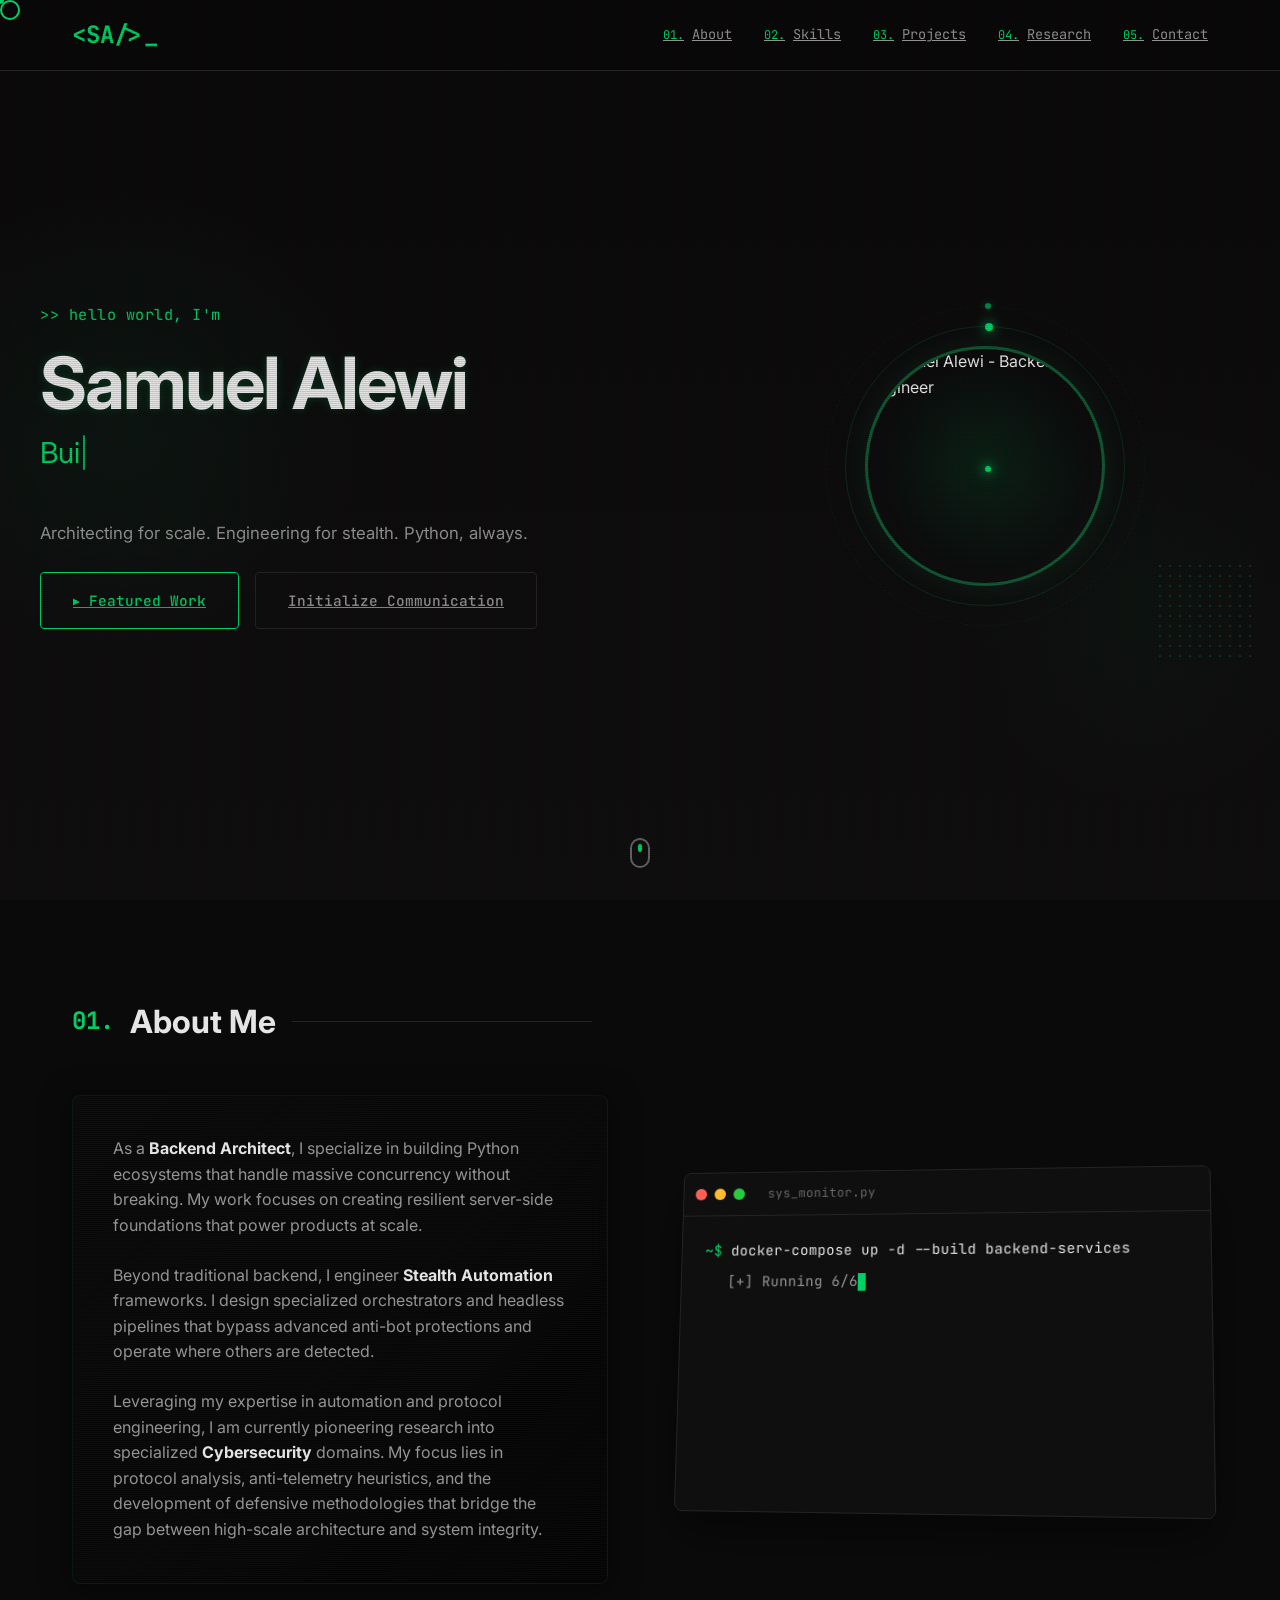
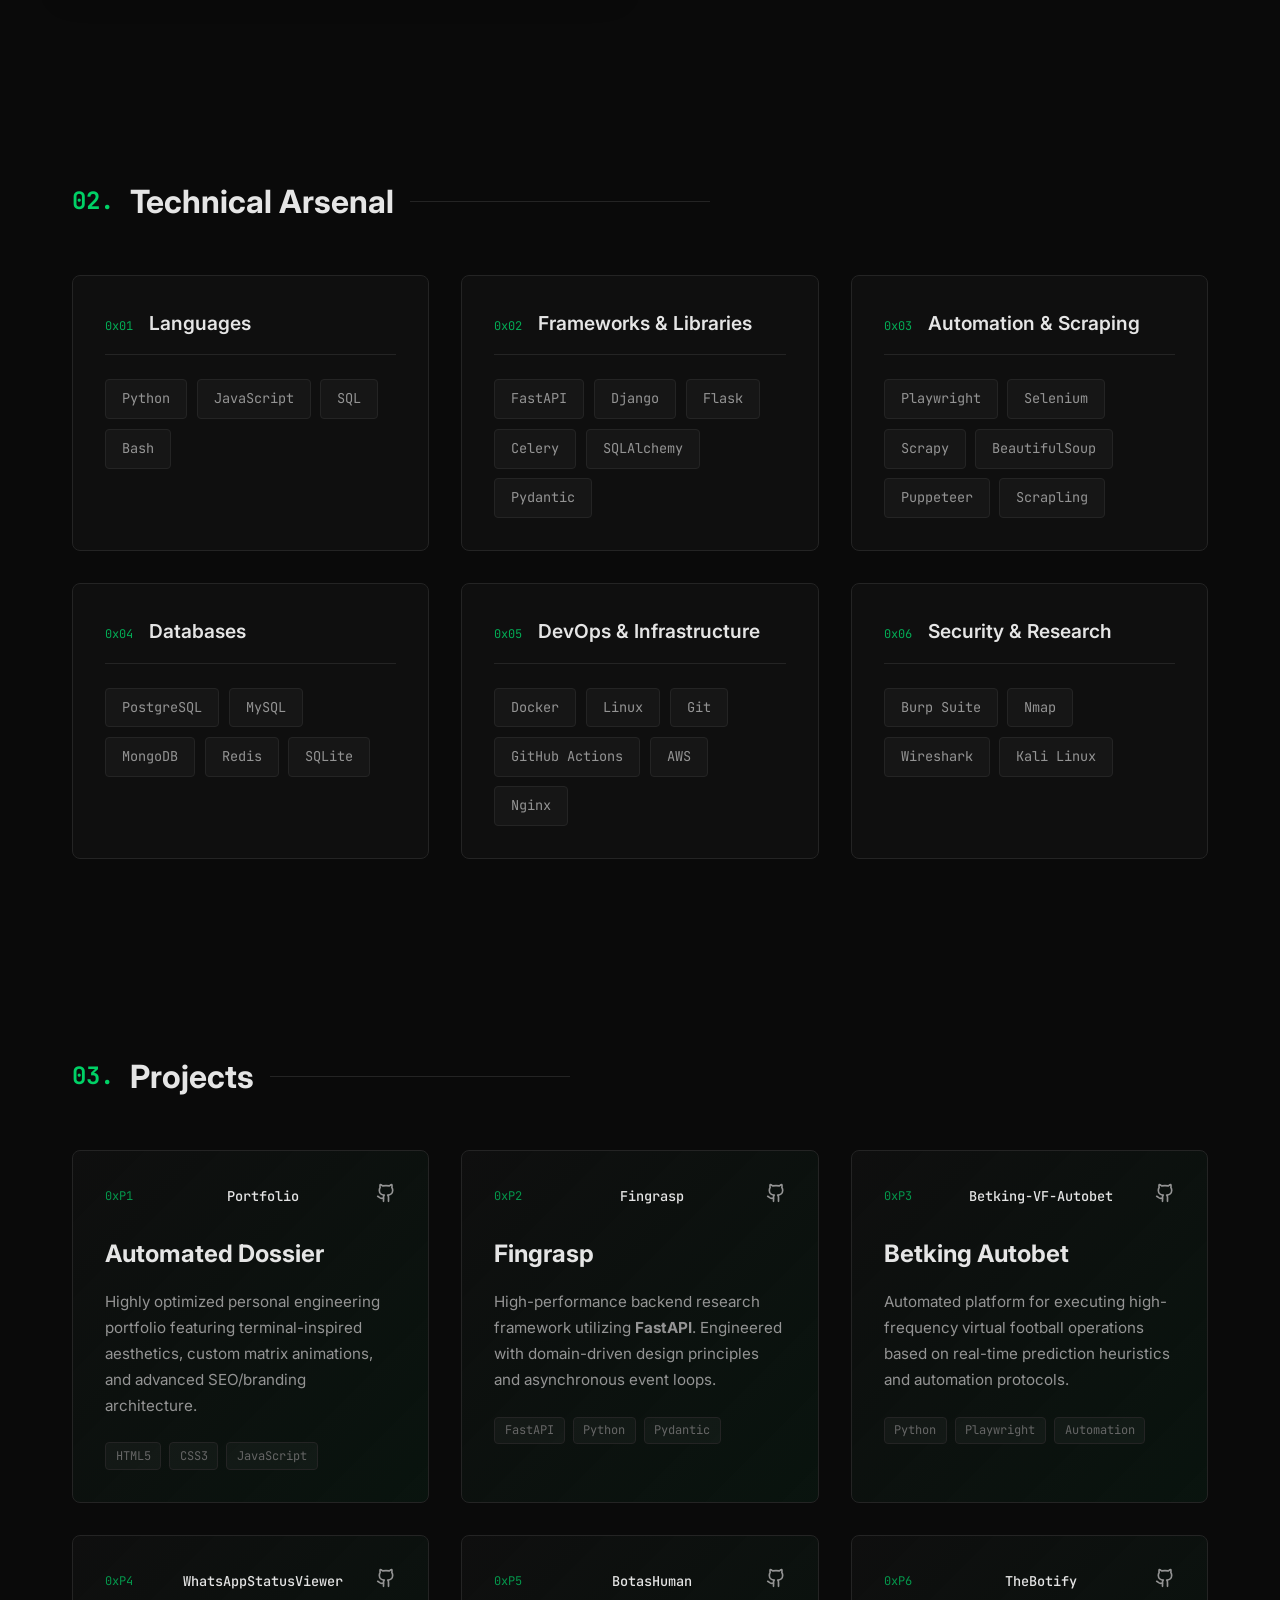
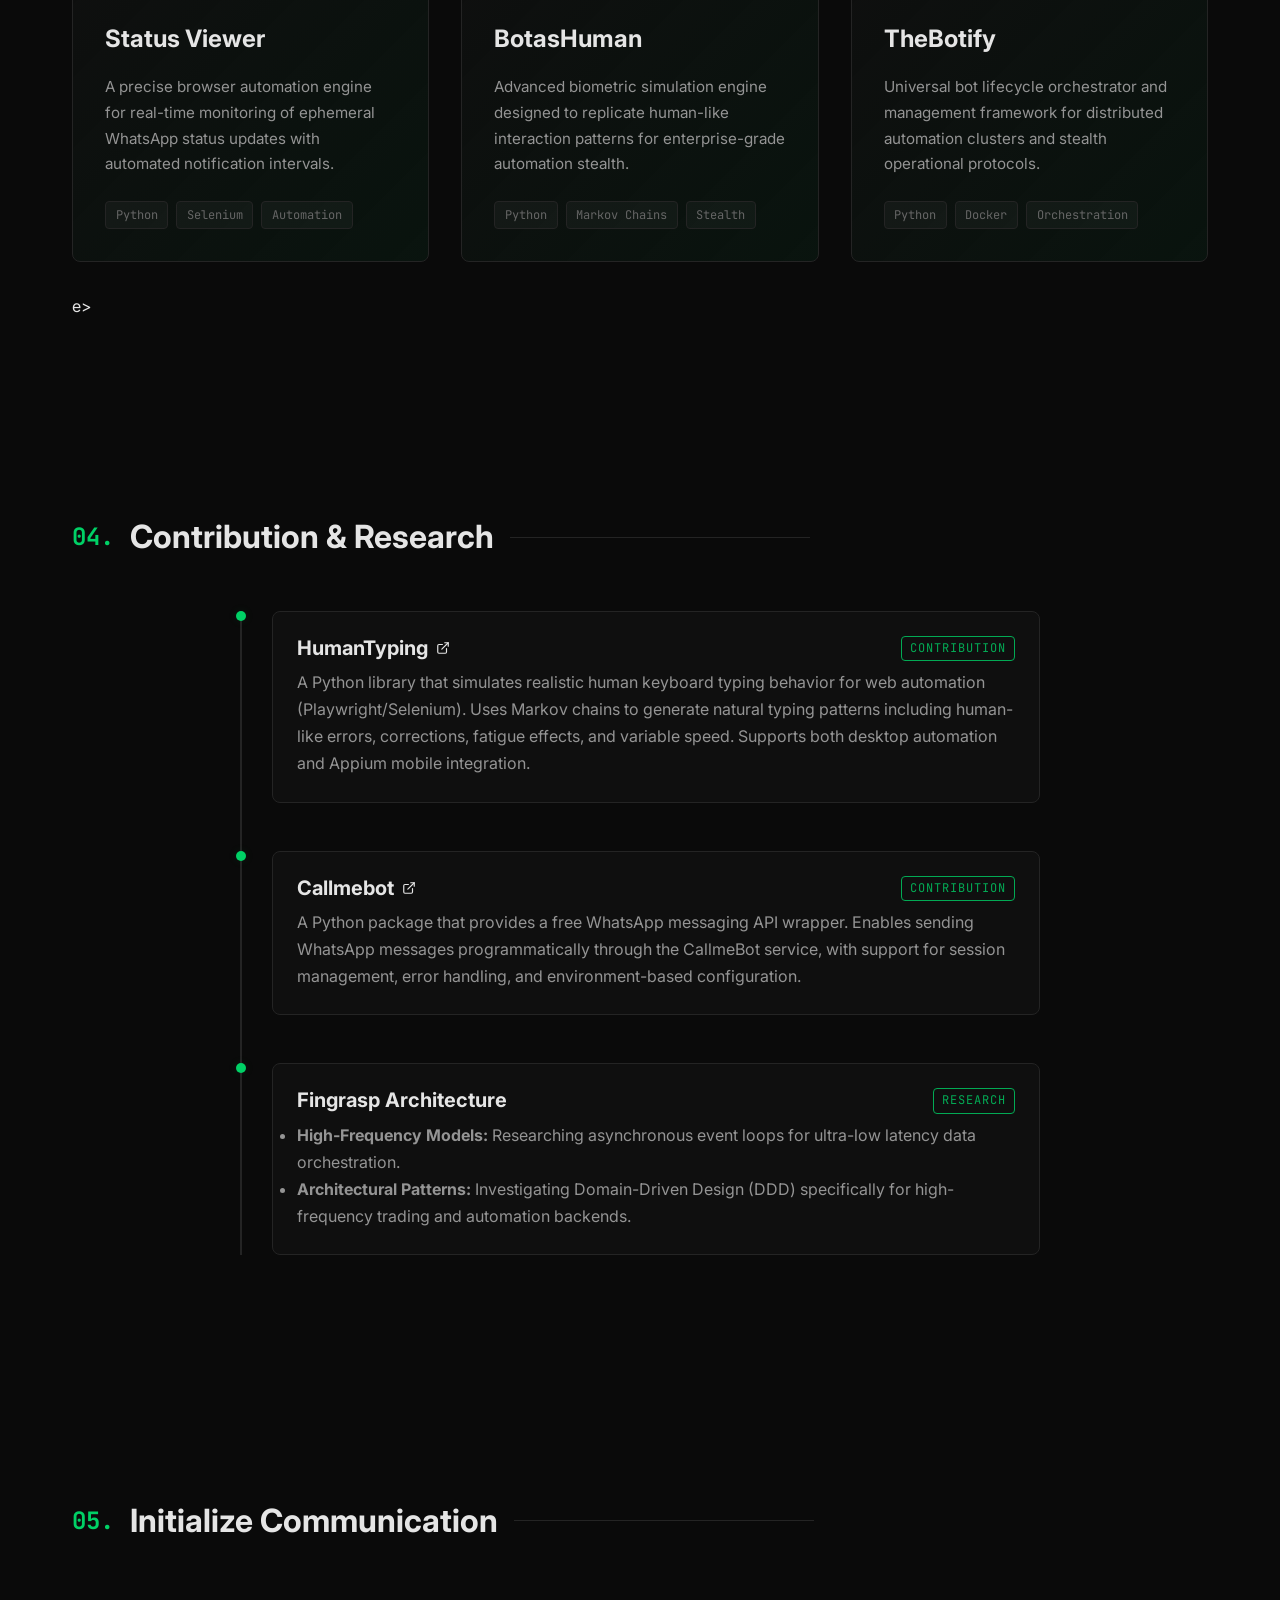
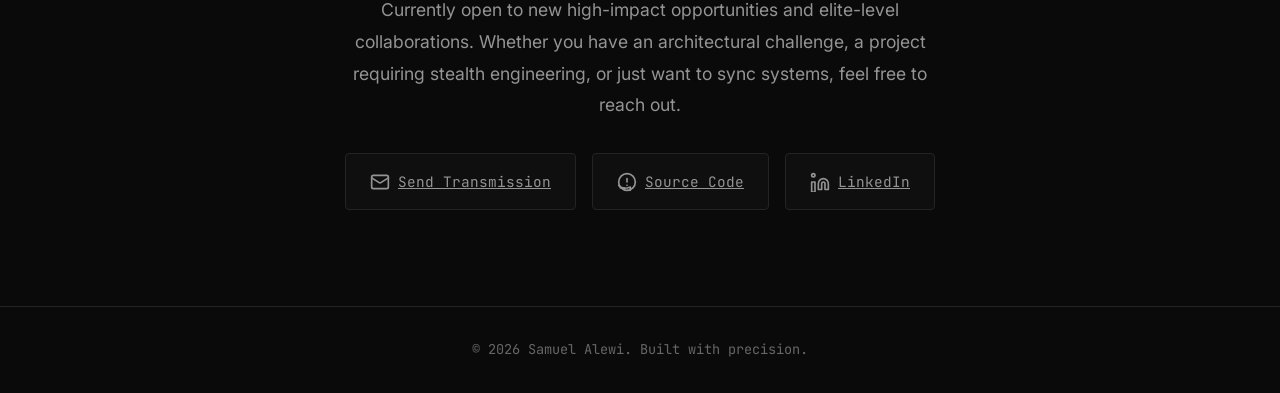
==== commit fe9fb648: "refactor(ui): refine portfolio UI with enhanced skills presentation and navigation updates - Add "Re" ====
--- a/src/index.html
+++ b/src/index.html
@@ -25,19 +25,16 @@
 
     <nav class="navbar" role="navigation" aria-label="Main navigation">
         <div class="nav-container">
-            <a href="#" class="nav-logo" aria-label="Home">&lt;SA /&gt;</a>
+            <a href="#" class="nav-logo" aria-label="Home">&lt;SA/&gt;<span class="logo-cursor">_</span></a>
             <button class="nav-toggle" aria-label="Toggle navigation" aria-expanded="false">
                 <span class="hamburger"></span>
             </button>
             <ul class="nav-menu" role="menubar">
-                <li role="none"><a href="#about" class="nav-link" role="menuitem"><span class="nav-number">01.</span>
-                        About</a></li>
-                <li role="none"><a href="#skills" class="nav-link" role="menuitem"><span class="nav-number">02.</span>
-                        Skills</a></li>
-                <li role="none"><a href="#projects" class="nav-link" role="menuitem"><span class="nav-number">03.</span>
-                        Projects</a></li>
-                <li role="none"><a href="#contact" class="nav-link" role="menuitem"><span class="nav-number">04.</span>
-                        Contact</a></li>
+                <li role="none"><a href="#about" class="nav-link" role="menuitem"><span class="nav-number">01.</span> About</a></li>
+                <li role="none"><a href="#skills" class="nav-link" role="menuitem"><span class="nav-number">02.</span> Skills</a></li>
+                <li role="none"><a href="#projects" class="nav-link" role="menuitem"><span class="nav-number">03.</span> Projects</a></li>
+                <li role="none"><a href="#research" class="nav-link" role="menuitem"><span class="nav-number">04.</span> Research</a></li>
+                <li role="none"><a href="#contact" class="nav-link" role="menuitem"><span class="nav-number">05.</span> Contact</a></li>
             </ul>
         </div>
     </nav>
@@ -68,9 +65,8 @@
                     <img src="https://github.com/KrAsH-CoD3.png" alt="Samuel Alewi - Backend Engineer"
                         class="hero-image" loading="eager">
                     <div class="hero-image-glow"></div>
-                    <!-- Floating orbit dots -->
+                    <!-- Floating orbit dot -->
                     <div class="orbit-dot" style="--angle: 0deg; --speed: 8s;"></div>
-                    <div class="orbit-dot" style="--angle: 180deg; --speed: 12s;"></div>
                 </div>
                 <div class="hero-image-dots"></div>
             </div>
@@ -85,20 +81,17 @@
             <h2 class="section-title" id="about-title"><span class="section-number">01.</span> About Me</h2>
             <div class="about-content">
                 <div class="about-text">
-                    <p>
-                        I'm a passionate <strong>Backend Engineer</strong> with expertise in building
-                        scalable server-side applications and automating web-based workflows.
-                        My work focuses on creating efficient, maintainable solutions that solve real-world problems.
-                    </p>
-                    <p>
-                        With a strong foundation in <strong>Python</strong> and modern backend frameworks
-                        like <strong>FastAPI</strong>, I develop APIs and services that power applications.
-                        My automation work helps businesses save time by handling repetitive web tasks programmatically.
-                    </p>
-                    <p>
-                        Currently, I'm focused on research and development projects that push the
-                        boundaries of what's possible with backend engineering and web automation.
-                    </p>
+                    <div class="info-container">
+                        <p>
+                            As a <strong>Backend Architect</strong>, I specialize in building Python ecosystems that handle massive concurrency without breaking. My work focuses on creating resilient server-side foundations that power products at scale.
+                        </p>
+                        <p>
+                            Beyond traditional backend, I engineer <strong>Stealth Automation</strong> frameworks. I design specialized orchestrators and headless pipelines that bypass advanced anti-bot protections and operate where others are detected.
+                        </p>
+                        <p>
+                            Leveraging my expertise in automation and protocol engineering, I am currently pioneering research into specialized <strong>Cybersecurity</strong> domains. My focus lies in protocol analysis, anti-telemetry heuristics, and the development of defensive methodologies that bridge the gap between high-scale architecture and system integrity.
+                        </p>
+                    </div>
                 </div>
                 <div class="about-image">
                     <div class="terminal-window">
@@ -118,10 +111,14 @@
 
     <section class="section" id="skills" aria-labelledby="skills-title">
         <div class="container">
-            <h2 class="section-title" id="skills-title"><span class="section-number">02.</span> Technical Skills</h2>
+            <h2 class="section-title" id="skills-title"><span class="section-number">02.</span> Technical Arsenal</h2>
             <div class="skills-grid">
-                <div class="skill-category">
-                    <h3 class="skill-category-title">Languages</h3>
+
+                <div class="skill-category">
+                    <div class="category-header">
+                        <span class="category-code">0x01</span>
+                        <h3 class="skill-category-title">Languages</h3>
+                    </div>
                     <div class="skill-tags">
                         <span class="skill-tag">Python</span>
                         <span class="skill-tag">JavaScript</span>
@@ -129,280 +126,307 @@
                         <span class="skill-tag">Bash</span>
                     </div>
                 </div>
-                <div class="skill-category">
-                    <h3 class="skill-category-title">Backend & APIs</h3>
+
+                <div class="skill-category">
+                    <div class="category-header">
+                        <span class="category-code">0x02</span>
+                        <h3 class="skill-category-title">Frameworks & Libraries</h3>
+                    </div>
                     <div class="skill-tags">
                         <span class="skill-tag">FastAPI</span>
+                        <span class="skill-tag">Django</span>
                         <span class="skill-tag">Flask</span>
-                        <span class="skill-tag">Django</span>
-                        <span class="skill-tag">REST</span>
-                        <span class="skill-tag">WebSockets</span>
-                    </div>
-                </div>
-                <div class="skill-category">
-                    <h3 class="skill-category-title">Web Automation</h3>
-                    <div class="skill-tags">
+                        <span class="skill-tag">Celery</span>
+                        <span class="skill-tag">SQLAlchemy</span>
+                        <span class="skill-tag">Pydantic</span>
+                    </div>
+                </div>
+
+                <div class="skill-category">
+                    <div class="category-header">
+                        <span class="category-code">0x03</span>
+                        <h3 class="skill-category-title">Automation & Scraping</h3>
+                    </div>
+                    <div class="skill-tags">
+                        <span class="skill-tag">Playwright</span>
                         <span class="skill-tag">Selenium</span>
-                        <span class="skill-tag">Playwright</span>
+                        <span class="skill-tag">Scrapy</span>
+                        <span class="skill-tag">BeautifulSoup</span>
                         <span class="skill-tag">Puppeteer</span>
-                        <span class="skill-tag">BeautifulSoup</span>
-                        <span class="skill-tag">Scrapy</span>
-                    </div>
-                </div>
-                <div class="skill-category">
-                    <h3 class="skill-category-title">Databases</h3>
+                        <span class="skill-tag">Scrapling</span>
+                    </div>
+                </div>
+
+                <div class="skill-category">
+                    <div class="category-header">
+                        <span class="category-code">0x04</span>
+                        <h3 class="skill-category-title">Databases</h3>
+                    </div>
                     <div class="skill-tags">
                         <span class="skill-tag">PostgreSQL</span>
                         <span class="skill-tag">MySQL</span>
                         <span class="skill-tag">MongoDB</span>
                         <span class="skill-tag">Redis</span>
-                    </div>
-                </div>
-                <div class="skill-category">
-                    <h3 class="skill-category-title">Tools & DevOps</h3>
-                    <div class="skill-tags">
-                        <span class="skill-tag">Git</span>
+                        <span class="skill-tag">SQLite</span>
+                    </div>
+                </div>
+
+                <div class="skill-category">
+                    <div class="category-header">
+                        <span class="category-code">0x05</span>
+                        <h3 class="skill-category-title">DevOps & Infrastructure</h3>
+                    </div>
+                    <div class="skill-tags">
                         <span class="skill-tag">Docker</span>
                         <span class="skill-tag">Linux</span>
-                        <span class="skill-tag">CI/CD</span>
+                        <span class="skill-tag">Git</span>
+                        <span class="skill-tag">GitHub Actions</span>
                         <span class="skill-tag">AWS</span>
-                    </div>
-                </div>
-                <div class="skill-category">
-                    <h3 class="skill-category-title">Concepts</h3>
-                    <div class="skill-tags">
-                        <span class="skill-tag">Microservices</span>
-                        <span class="skill-tag">API Design</span>
-                        <span class="skill-tag">System Architecture</span>
-                        <span class="skill-tag">Testing</span>
-                    </div>
-                </div>
+                        <span class="skill-tag">Nginx</span>
+                    </div>
+                </div>
+
+                <div class="skill-category">
+                    <div class="category-header">
+                        <span class="category-code">0x06</span>
+                        <h3 class="skill-category-title">Security & Research</h3>
+                    </div>
+                    <div class="skill-tags">
+                        <span class="skill-tag">Burp Suite</span>
+                        <span class="skill-tag">Nmap</span>
+                        <span class="skill-tag">Wireshark</span>
+                        <span class="skill-tag">Kali Linux</span>
+                    </div>
+                </div>
+
+            </div>
+        </div>
+    </section>    <section class="section" id="projects" aria-labelledby="projects-title">
+        <div class="container">
+            <h2 class="section-title" id="projects-title"><span class="section-number">03.</span> Projects</h2>
+            <div class="projects-grid">
+                <!-- Portfolio -->
+                <article class="project-card featured">
+                    <div class="project-content">
+                        <div class="project-header">
+                            <span class="project-id">0xP1</span>
+                            <span class="project-folder">Portfolio</span>
+                            <div class="project-links">
+                                <a href="https://github.com/KrAsH-CoD3/Portfolio" target="_blank" rel="noopener noreferrer" aria-label="GitHub">
+                                    <svg xmlns="http://www.w3.org/2000/svg" width="20" height="20" viewBox="0 0 24 24" fill="none" stroke="currentColor" stroke-width="2" stroke-linecap="round" stroke-linejoin="round"><path d="M15 22v-4a4.8 4.8 0 0 0-1-3.5c3 0 6-2 6-5.5.08-1.25-.27-2.48-1-3.5.28-1.15.28-2.35 0-3.5 0 0-1 0-3 1.5-2.64-.5-5.36-.5-8 0C6 2 5 2 5 2c-.28 1.15-.28 2.35 0 3.5-.73 1.02-1.08 2.25-1 3.5 0 3.5 3 5.5 6 5.5-.39.49-.68 1.05-.85 1.65-.17.6-.22 1.23-.15 1.85v4"/><path d="M9 18c-4.51 2-5-2-7-2"/></svg>
+                                </a>
+                            </div>
+                        </div>
+                        <h3 class="project-title">Automated Dossier</h3>
+                        <p class="project-description">
+                            Highly optimized personal engineering portfolio featuring terminal-inspired aesthetics, custom matrix animations, and advanced SEO/branding architecture.
+                        </p>
+                        <div class="project-tech">
+                            <span class="tech-tag">HTML5</span>
+                            <span class="tech-tag">CSS3</span>
+                            <span class="tech-tag">JavaScript</span>
+                        </div>
+                    </div>
+                </article>
+
+                <!-- Fingrasp -->
+                <article class="project-card featured">
+                    <div class="project-content">
+                        <div class="project-header">
+                            <span class="project-id">0xP2</span>
+                            <span class="project-folder">Fingrasp</span>
+                            <div class="project-links">
+                                <a href="https://github.com/KrAsH-CoD3/Fingrasp" target="_blank" rel="noopener noreferrer" aria-label="GitHub">
+                                    <svg xmlns="http://www.w3.org/2000/svg" width="20" height="20" viewBox="0 0 24 24" fill="none" stroke="currentColor" stroke-width="2" stroke-linecap="round" stroke-linejoin="round"><path d="M15 22v-4a4.8 4.8 0 0 0-1-3.5c3 0 6-2 6-5.5.08-1.25-.27-2.48-1-3.5.28-1.15.28-2.35 0-3.5 0 0-1 0-3 1.5-2.64-.5-5.36-.5-8 0C6 2 5 2 5 2c-.28 1.15-.28 2.35 0 3.5-.73 1.02-1.08 2.25-1 3.5 0 3.5 3 5.5 6 5.5-.39.49-.68 1.05-.85 1.65-.17.6-.22 1.23-.15 1.85v4"/><path d="M9 18c-4.51 2-5-2-7-2"/></svg>
+                                </a>
+                            </div>
+                        </div>
+                        <h3 class="project-title">Fingrasp</h3>
+                        <p class="project-description">
+                            High-performance backend research framework utilizing <strong>FastAPI</strong>. Engineered with domain-driven design principles and asynchronous event loops.
+                        </p>
+                        <div class="project-tech">
+                            <span class="tech-tag">FastAPI</span>
+                            <span class="tech-tag">Python</span>
+                            <span class="tech-tag">Pydantic</span>
+                        </div>
+                    </div>
+                </article>
+
+                <!-- Betking-VF-Autobet -->
+                <article class="project-card featured">
+                    <div class="project-content">
+                        <div class="project-header">
+                            <span class="project-id">0xP3</span>
+                            <span class="project-folder">Betking-VF-Autobet</span>
+                            <div class="project-links">
+                                <a href="https://github.com/KrAsH-CoD3/Betking-VF-Autobet" target="_blank" rel="noopener noreferrer" aria-label="GitHub">
+                                    <svg xmlns="http://www.w3.org/2000/svg" width="20" height="20" viewBox="0 0 24 24" fill="none" stroke="currentColor" stroke-width="2" stroke-linecap="round" stroke-linejoin="round"><path d="M15 22v-4a4.8 4.8 0 0 0-1-3.5c3 0 6-2 6-5.5.08-1.25-.27-2.48-1-3.5.28-1.15.28-2.35 0-3.5 0 0-1 0-3 1.5-2.64-.5-5.36-.5-8 0C6 2 5 2 5 2c-.28 1.15-.28 2.35 0 3.5-.73 1.02-1.08 2.25-1 3.5 0 3.5 3 5.5 6 5.5-.39.49-.68 1.05-.85 1.65-.17.6-.22 1.23-.15 1.85v4"/><path d="M9 18c-4.51 2-5-2-7-2"/></svg>
+                                </a>
+                            </div>
+                        </div>
+                        <h3 class="project-title">Betking Autobet</h3>
+                        <p class="project-description">
+                            Automated platform for executing high-frequency virtual football operations based on real-time prediction heuristics and automation protocols.
+                        </p>
+                        <div class="project-tech">
+                            <span class="tech-tag">Python</span>
+                            <span class="tech-tag">Playwright</span>
+                            <span class="tech-tag">Automation</span>
+                        </div>
+                    </div>
+                </article>
+
+                <!-- WhatsAppStatusViewer -->
+                <article class="project-card featured">
+                    <div class="project-content">
+                        <div class="project-header">
+                            <span class="project-id">0xP4</span>
+                            <span class="project-folder">WhatsAppStatusViewer</span>
+                            <div class="project-links">
+                                <a href="https://github.com/KrAsH-CoD3/WhatsApp-Status-Checker" target="_blank" rel="noopener noreferrer" aria-label="GitHub">
+                                    <svg xmlns="http://www.w3.org/2000/svg" width="20" height="20" viewBox="0 0 24 24" fill="none" stroke="currentColor" stroke-width="2" stroke-linecap="round" stroke-linejoin="round"><path d="M15 22v-4a4.8 4.8 0 0 0-1-3.5c3 0 6-2 6-5.5.08-1.25-.27-2.48-1-3.5.28-1.15.28-2.35 0-3.5 0 0-1 0-3 1.5-2.64-.5-5.36-.5-8 0C6 2 5 2 5 2c-.28 1.15-.28 2.35 0 3.5-.73 1.02-1.08 2.25-1 3.5 0 3.5 3 5.5 6 5.5-.39.49-.68 1.05-.85 1.65-.17.6-.22 1.23-.15 1.85v4"/><path d="M9 18c-4.51 2-5-2-7-2"/></svg>
+                                </a>
+                            </div>
+                        </div>
+                        <h3 class="project-title">Status Viewer</h3>
+                        <p class="project-description">
+                            A precise browser automation engine for real-time monitoring of ephemeral WhatsApp status updates with automated notification intervals.
+                        </p>
+                        <div class="project-tech">
+                            <span class="tech-tag">Python</span>
+                            <span class="tech-tag">Selenium</span>
+                            <span class="tech-tag">Automation</span>
+                        </div>
+                    </div>
+                </article>
+
+                <!-- BotasHuman -->
+                <article class="project-card featured">
+                    <div class="project-content">
+                        <div class="project-header">
+                            <span class="project-id">0xP5</span>
+                            <span class="project-folder">BotasHuman</span>
+                            <div class="project-links">
+                                <a href="https://github.com/KrAsH-CoD3" target="_blank" rel="noopener noreferrer" aria-label="GitHub">
+                                    <svg xmlns="http://www.w3.org/2000/svg" width="20" height="20" viewBox="0 0 24 24" fill="none" stroke="currentColor" stroke-width="2" stroke-linecap="round" stroke-linejoin="round"><path d="M15 22v-4a4.8 4.8 0 0 0-1-3.5c3 0 6-2 6-5.5.08-1.25-.27-2.48-1-3.5.28-1.15.28-2.35 0-3.5 0 0-1 0-3 1.5-2.64-.5-5.36-.5-8 0C6 2 5 2 5 2c-.28 1.15-.28 2.35 0 3.5-.73 1.02-1.08 2.25-1 3.5 0 3.5 3 5.5 6 5.5-.39.49-.68 1.05-.85 1.65-.17.6-.22 1.23-.15 1.85v4"/><path d="M9 18c-4.51 2-5-2-7-2"/></svg>
+                                </a>
+                            </div>
+                        </div>
+                        <h3 class="project-title">BotasHuman</h3>
+                        <p class="project-description">
+                            Advanced biometric simulation engine designed to replicate human-like interaction patterns for enterprise-grade automation stealth.
+                        </p>
+                        <div class="project-tech">
+                            <span class="tech-tag">Python</span>
+                            <span class="tech-tag">Markov Chains</span>
+                            <span class="tech-tag">Stealth</span>
+                        </div>
+                    </div>
+                </article>
+
+                <!-- TheBotify -->
+                <article class="project-card featured">
+                    <div class="project-content">
+                        <div class="project-header">
+                            <span class="project-id">0xP6</span>
+                            <span class="project-folder">TheBotify</span>
+                            <div class="project-links">
+                                <a href="https://github.com/KrAsH-CoD3" target="_blank" rel="noopener noreferrer" aria-label="GitHub">
+                                    <svg xmlns="http://www.w3.org/2000/svg" width="20" height="20" viewBox="0 0 24 24" fill="none" stroke="currentColor" stroke-width="2" stroke-linecap="round" stroke-linejoin="round"><path d="M15 22v-4a4.8 4.8 0 0 0-1-3.5c3 0 6-2 6-5.5.08-1.25-.27-2.48-1-3.5.28-1.15.28-2.35 0-3.5 0 0-1 0-3 1.5-2.64-.5-5.36-.5-8 0C6 2 5 2 5 2c-.28 1.15-.28 2.35 0 3.5-.73 1.02-1.08 2.25-1 3.5 0 3.5 3 5.5 6 5.5-.39.49-.68 1.05-.85 1.65-.17.6-.22 1.23-.15 1.85v4"/><path d="M9 18c-4.51 2-5-2-7-2"/></svg>
+                                </a>
+                            </div>
+                        </div>
+                        <h3 class="project-title">TheBotify</h3>
+                        <p class="project-description">
+                            Universal bot lifecycle orchestrator and management framework for distributed automation clusters and stealth operational protocols.
+                        </p>
+                        <div class="project-tech">
+                            <span class="tech-tag">Python</span>
+                            <span class="tech-tag">Docker</span>
+                            <span class="tech-tag">Orchestration</span>
+                        </div>
+                    </div>
+                </article>e>
             </div>
         </div>
     </section>
 
-    <section class="section" id="projects" aria-labelledby="projects-title">
-        <div class="container">
-            <h2 class="section-title" id="projects-title"><span class="section-number">03.</span> Featured Projects</h2>
-            <div class="projects-grid">
-                <article class="project-card featured">
-                    <div class="project-content">
-                        <div class="project-header">
-                            <span class="project-folder">Research Project</span>
-                            <div class="project-links">
-                                <a href="https://github.com/KrAsH-CoD3" target="_blank" rel="noopener noreferrer"
-                                    aria-label="View Fingrasp on GitHub">
-                                    <svg xmlns="http://www.w3.org/2000/svg" width="20" height="20" viewBox="0 0 24 24"
-                                        fill="none" stroke="currentColor" stroke-width="2" stroke-linecap="round"
-                                        stroke-linejoin="round">
-                                        <path
-                                            d="M9 19c-5 1.5-5-2.5-7-3m14 6v-3.87a3.37 3.37 0 0 0-.94.26c-1.63.73-3.39 1.14-5.22 1.14-1.8 0-3.52-.39-5.06-1.08a3.37 3.37 0 0 0-.94-.26V19" />
-                                        <circle cx="12" cy="12" r="10" />
-                                        <path d="M12 8v4" />
-                                        <path d="M12 16h.01" />
-                                    </svg>
-                                </a>
-                            </div>
-                        </div>
-                        <h3 class="project-title">Fingrasp</h3>
-                        <p class="project-description">
-                            A research project built with FastAPI exploring advanced backend patterns and API design.
-                            Fingrasp demonstrates modern Python backend development practices with a focus on
-                            performance, scalability, and clean architecture.
-                        </p>
-                        <ul class="project-features">
-                            <li>RESTful API Design</li>
-                            <li>Asynchronous Processing</li>
-                            <li>Database Optimization</li>
+    <section class="section" id="contributions" aria-labelledby="contributions-title">
+        <div class="container">
+            <h2 class="section-title" id="contributions-title"><span class="section-number">04.</span> Contribution & Research</h2>
+            <div class="timeline">
+                <!-- HumanTyping Contribution -->
+                <div class="timeline-item">
+                    <div class="timeline-marker"></div>
+                    <div class="timeline-content">
+                        <div class="timeline-header">
+                            <h3 class="timeline-title">
+                                <a href="https://github.com/Lax3n/HumanTyping" target="_blank" rel="noopener noreferrer">
+                                    HumanTyping
+                                    <svg xmlns="http://www.w3.org/2000/svg" width="14" height="14" viewBox="0 0 24 24" fill="none" stroke="currentColor" stroke-width="2" stroke-linecap="round" stroke-linejoin="round" class="external-link-icon"><path d="M18 13v6a2 2 0 0 1-2 2H5a2 2 0 0 1-2-2V8a2 2 0 0 1 2-2h6"/><polyline points="15 3 21 3 21 9"/><line x1="10" y1="14" x2="21" y2="3"/></svg>
+                                </a>
+                            </h3>
+                            <span class="category-tag">Contribution</span>
+                        </div>
+                        <p class="timeline-description">
+                            A Python library that simulates realistic human keyboard typing behavior for web automation (Playwright/Selenium). Uses Markov chains to generate natural typing patterns including human-like errors, corrections, fatigue effects, and variable speed. Supports both desktop automation and Appium mobile integration.
+                        </p>
+                    </div>
+                </div>
+
+                <!-- Callmebot Contribution -->
+                <div class="timeline-item">
+                    <div class="timeline-marker"></div>
+                    <div class="timeline-content">
+                        <div class="timeline-header">
+                            <h3 class="timeline-title">
+                                <a href="https://github.com/gabrielrih/callmebot" target="_blank" rel="noopener noreferrer">
+                                    Callmebot
+                                    <svg xmlns="http://www.w3.org/2000/svg" width="14" height="14" viewBox="0 0 24 24" fill="none" stroke="currentColor" stroke-width="2" stroke-linecap="round" stroke-linejoin="round" class="external-link-icon"><path d="M18 13v6a2 2 0 0 1-2 2H5a2 2 0 0 1-2-2V8a2 2 0 0 1 2-2h6"/><polyline points="15 3 21 3 21 9"/><line x1="10" y1="14" x2="21" y2="3"/></svg>
+                                </a>
+                            </h3>
+                            <span class="category-tag">Contribution</span>
+                        </div>
+                        <p class="timeline-description">
+                            A Python package that provides a free WhatsApp messaging API wrapper. Enables sending WhatsApp messages programmatically through the CallmeBot service, with support for session management, error handling, and environment-based configuration.
+                        </p>
+                    </div>
+                </div>
+
+                <!-- Fingrasp Research -->
+                <div class="timeline-item">
+                    <div class="timeline-marker"></div>
+                    <div class="timeline-content">
+                        <div class="timeline-header">
+                            <h3 class="timeline-title">Fingrasp Architecture</h3>
+                            <span class="category-tag">Research</span>
+                        </div>
+                        <ul class="timeline-description">
+                            <li><strong>High-Frequency Models:</strong> Researching asynchronous event loops for ultra-low latency data orchestration.</li>
+                            <li><strong>Architectural Patterns:</strong> Investigating Domain-Driven Design (DDD) specifically for high-frequency trading and automation backends.</li>
                         </ul>
-                        <div class="project-tech">
-                            <span>FastAPI</span>
-                            <span>Python</span>
-                            <span>PostgreSQL</span>
-                            <span>Redis</span>
-                        </div>
-                    </div>
-                </article>
-
-                <article class="project-card featured">
-                    <div class="project-content">
-                        <div class="project-header">
-                            <span class="project-folder">Web Automation</span>
-                            <div class="project-links">
-                                <a href="https://github.com/KrAsH-CoD3/WhatsApp-Status-Checker" target="_blank"
-                                    rel="noopener noreferrer" aria-label="View WhatsApp Status Checker on GitHub">
-                                    <svg xmlns="http://www.w3.org/2000/svg" width="20" height="20" viewBox="0 0 24 24"
-                                        fill="none" stroke="currentColor" stroke-width="2" stroke-linecap="round"
-                                        stroke-linejoin="round">
-                                        <path
-                                            d="M9 19c-5 1.5-5-2.5-7-3m14 6v-3.87a3.37 3.37 0 0 0-.94.26c-1.63.73-3.39 1.14-5.22 1.14-1.8 0-3.52-.39-5.06-1.08a3.37 3.37 0 0 0-.94-.26V19" />
-                                        <circle cx="12" cy="12" r="10" />
-                                        <path d="M12 8v4" />
-                                        <path d="M12 16h.01" />
-                                    </svg>
-                                </a>
-                            </div>
-                        </div>
-                        <h3 class="project-title">WhatsApp Status Checker</h3>
-                        <p class="project-description">
-                            An intelligent web automation tool that continuously views a specific WhatsApp contact's
-                            status as soon as it is uploaded, sends you a message about the status type (Image, Video,
-                            Text, or Audio) and the time it was viewed, or alternatively always monitors the contact and
-                            notifies you at configurable intervals (30min, 1hr, 3hr, 6hr).
-                        </p>
-                        <ul class="project-features">
-                            <li>Real-time Status Monitoring</li>
-                            <li>Automated Notifications</li>
-                            <li>Status Type Detection</li>
-                            <li>Configurable Intervals</li>
-                        </ul>
-                        <div class="project-tech">
-                            <span>Python</span>
-                            <span>Selenium</span>
-                            <span>WebDriver</span>
-                            <span>Automation</span>
-                        </div>
-                    </div>
-                </article>
-
-                <article class="project-card featured">
-                    <div class="project-content">
-                        <div class="project-header">
-                            <span class="project-folder">Keyboard Simulator</span>
-                            <div class="project-links">
-                                <a href="https://github.com/KrAsH-CoD3/HumanTyping" target="_blank"
-                                    rel="noopener noreferrer" aria-label="View HumanTyping on GitHub">
-                                    <svg xmlns="http://www.w3.org/2000/svg" width="20" height="20" viewBox="0 0 24 24"
-                                        fill="none" stroke="currentColor" stroke-width="2" stroke-linecap="round"
-                                        stroke-linejoin="round">
-                                        <path
-                                            d="M9 19c-5 1.5-5-2.5-7-3m14 6v-3.87a3.37 3.37 0 0 0-.94.26c-1.63.73-3.39 1.14-5.22 1.14-1.8 0-3.52-.39-5.06-1.08a3.37 3.37 0 0 0-.94-.26V19" />
-                                        <circle cx="12" cy="12" r="10" />
-                                        <path d="M12 8v4" />
-                                        <path d="M12 16h.01" />
-                                    </svg>
-                                </a>
-                            </div>
-                        </div>
-                        <h3 class="project-title">HumanTyping</h3>
-                        <p class="project-description">
-                            The most realistic keyboard typing simulator based on Markov Chains. Models authentic human
-                            behavior (errors, corrections, fatigue, speed variations) for Playwright and Selenium
-                            automation. Contributed error correction fixes and modernized packaging.
-                        </p>
-                        <ul class="project-features">
-                            <li>Markov Chain Modeling</li>
-                            <li>Human Behavior Simulation</li>
-                            <li>Error & Correction Simulation</li>
-                            <li>Fatigue & Speed Variations</li>
-                        </ul>
-                        <div class="project-tech">
-                            <span>Python</span>
-                            <span>Playwright</span>
-                            <span>Selenium</span>
-                            <span>Markov Chains</span>
-                        </div>
-                    </div>
-                </article>
-
-                <article class="project-card featured">
-                    <div class="project-content">
-                        <div class="project-header">
-                            <span class="project-folder">Browser Tools</span>
-                            <div class="project-links">
-                                <a href="https://github.com/KrAsH-CoD3/browserforge" target="_blank"
-                                    rel="noopener noreferrer" aria-label="View browserforge on GitHub">
-                                    <svg xmlns="http://www.w3.org/2000/svg" width="20" height="20" viewBox="0 0 24 24"
-                                        fill="none" stroke="currentColor" stroke-width="2" stroke-linecap="round"
-                                        stroke-linejoin="round">
-                                        <path
-                                            d="M9 19c-5 1.5-5-2.5-7-3m14 6v-3.87a3.37 3.37 0 0 0-.94.26c-1.63.73-3.39 1.14-5.22 1.14-1.8 0-3.52-.39-5.06-1.08a3.37 3.37 0 0 0-.94-.26V19" />
-                                        <circle cx="12" cy="12" r="10" />
-                                        <path d="M12 8v4" />
-                                        <path d="M12 16h.01" />
-                                    </svg>
-                                </a>
-                            </div>
-                        </div>
-                        <h3 class="project-title">browserforge</h3>
-                        <p class="project-description">
-                            Intelligent browser header & fingerprint generator. Forked and enhanced version that
-                            generates realistic browser fingerprints for web automation and testing.
-                        </p>
-                        <ul class="project-features">
-                            <li>Browser Fingerprinting</li>
-                            <li>Header Generation</li>
-                            <li>Anti-Detection Techniques</li>
-                            <li>Web Automation Ready</li>
-                        </ul>
-                        <div class="project-tech">
-                            <span>Python</span>
-                            <span>HTTP Headers</span>
-                            <span>Fingerprinting</span>
-                            <span>Web Automation</span>
-                        </div>
-                    </div>
-                </article>
-
-                <article class="project-card">
-                    <div class="project-content">
-                        <div class="project-header">
-                            <span class="project-folder">Additional Projects</span>
-                            <div class="project-links">
-                                <a href="https://github.com/KrAsH-CoD3" target="_blank" rel="noopener noreferrer"
-                                    aria-label="View all projects on GitHub">
-                                    <svg xmlns="http://www.w3.org/2000/svg" width="20" height="20" viewBox="0 0 24 24"
-                                        fill="none" stroke="currentColor" stroke-width="2" stroke-linecap="round"
-                                        stroke-linejoin="round">
-                                        <path
-                                            d="M9 19c-5 1.5-5-2.5-7-3m14 6v-3.87a3.37 3.37 0 0 0-.94.26c-1.63.73-3.39 1.14-5.22 1.14-1.8 0-3.52-.39-5.06-1.08a3.37 3.37 0 0 0-.94-.26V19" />
-                                        <circle cx="12" cy="12" r="10" />
-                                        <path d="M12 8v4" />
-                                        <path d="M12 16h.01" />
-                                    </svg>
-                                </a>
-                            </div>
-                        </div>
-                        <h3 class="project-title">Additional Projects</h3>
-                        <p class="project-description">
-                            Explore my GitHub for more projects including: Betking-VF-Autobet (virtual football betting
-                            automation), Font-Detective (font fingerprint discovery), HumanScroll, SandboxBridge (JS
-                            sandbox), Flet-Weather-App, AI-VM virtual assistant, and News-Summary news scraper.
-                        </p>
-                        <div class="project-tech">
-                            <span>Python</span>
-                            <span>JavaScript</span>
-                            <span>Automation</span>
-                            <span>Web Scraping</span>
-                        </div>
-                    </div>
-                    <a href="https://github.com/KrAsH-CoD3" class="project-link-overlay" target="_blank"
-                        rel="noopener noreferrer">
-                        <span class="sr-only">View on GitHub</span>
-                    </a>
-                </article>
+                    </div>
+                </div>
             </div>
         </div>
     </section>
 
-
-
     <section class="section" id="contact" aria-labelledby="contact-title">
         <div class="container">
-            <h2 class="section-title" id="contact-title"><span class="section-number">05.</span> Get In Touch</h2>
+            <h2 class="section-title" id="contact-title"><span class="section-number">05.</span> Initialize Communication</h2>
             <div class="contact-content">
                 <p class="contact-intro">
-                    I'm currently open to new opportunities and collaborations. Whether you have a
-                    question, a project idea, or just want to connect, feel free to reach out!
+                    Currently open to new high-impact opportunities and elite-level collaborations. Whether you have an architectural challenge, a project requiring stealth engineering, or just want to sync systems, feel free to reach out.
                 </p>
                 <div class="contact-links">
-                    <a href="mailto:your.email@example.com" class="contact-btn">
+                    <a href="mailto:samuelalewi@gmail.com" class="contact-btn">
                         <svg xmlns="http://www.w3.org/2000/svg" width="20" height="20" viewBox="0 0 24 24" fill="none"
                             stroke="currentColor" stroke-width="2" stroke-linecap="round" stroke-linejoin="round">
                             <rect width="20" height="16" x="2" y="4" rx="2" />
                             <path d="m22 7-8.97 5.7a1.94 1.94 0 0 1-2.06 0L2 7" />
                         </svg>
-                        Send Email
+                        Send Transmission
                     </a>
                     <a href="https://github.com/KrAsH-CoD3" class="contact-btn" target="_blank"
                         rel="noopener noreferrer">
@@ -414,7 +438,7 @@
                             <path d="M12 8v4" />
                             <path d="M12 16h.01" />
                         </svg>
-                        GitHub
+                        Source Code
                     </a>
                     <a href="https://www.linkedin.com/in/samuel-alewi" class="contact-btn" target="_blank"
                         rel="noopener noreferrer">
--- a/src/styles/main.css
+++ b/src/styles/main.css
@@ -1,14 +1,14 @@
 :root {
     --bg-primary: #0a0a0a;
-    --bg-secondary: #111111;
-    --bg-tertiary: #1a1a1a;
+    --bg-secondary: #0f0f0f;
+    --bg-tertiary: #161616;
     --text-primary: #e5e5e5;
-    --text-secondary: #a0a0a0;
+    --text-secondary: #949494;
     --text-muted: #666666;
-    --accent-primary: #00ff88;
-    --accent-secondary: #00cc6a;
-    --accent-glow: rgba(0, 255, 136, 0.15);
-    --border-color: #2a2a2a;
+    --accent-primary: #00d166;
+    --accent-secondary: #00b358;
+    --accent-glow: rgba(0, 209, 102, 0.1);
+    --border-color: #242424;
     --font-mono: 'JetBrains Mono', monospace;
     --font-sans: 'Inter', sans-serif;
     --transition: all 0.3s cubic-bezier(0.4, 0, 0.2, 1);
@@ -126,6 +126,19 @@
     font-size: 1.5rem;
     font-weight: 700;
     color: var(--accent-primary);
+    display: flex;
+    align-items: center;
+    text-decoration: none;
+}
+
+.logo-cursor {
+    color: var(--accent-primary);
+    margin-left: 2px;
+    animation: logoBlink 1s step-end infinite;
+}
+
+@keyframes logoBlink {
+    50% { opacity: 0; }
 }
 
 .nav-menu {
@@ -305,12 +318,14 @@
 .hero-title {
     font-size: clamp(2.8rem, 7vw, 4.5rem);
     color: var(--text-primary);
+    margin: 0;
     margin-bottom: 0.5rem;
     letter-spacing: -2px;
     font-weight: 700;
     position: relative;
     display: inline-block;
-    text-shadow: 0 0 10px rgba(0, 255, 136, 0.2);
+    line-height: 1.1; /* Standardize line-height */
+    text-shadow: 0 0 10px rgba(0, 209, 102, 0.2);
 }
 
 /* Continuous senior glitch effect */
@@ -322,56 +337,55 @@
     left: 0;
     width: 100%;
     height: 100%;
-    background: var(--bg-primary); /* Helps with layering */
     opacity: 0.8;
+    pointer-events: none;
 }
 
 .hero-title::before {
     left: 2px;
-    text-shadow: -2px 0 var(--accent-primary);
+    text-shadow: -3px 0 var(--accent-primary);
     clip: rect(0, 0, 0, 0);
-    animation: glitchPattern1 12s infinite linear;
+    animation: glitchPattern1 5s infinite linear;
 }
 
 .hero-title::after {
     left: -2px;
-    text-shadow: 2px 0 #d1ffed;
+    text-shadow: 3px 0 #ff0040;
     clip: rect(0, 0, 0, 0);
-    animation: glitchPattern2 12s infinite linear;
+    animation: glitchPattern2 5.3s infinite linear;
 }
 
 @keyframes glitchPattern1 {
-    /* Pattern 1: Quick Slice (10%, 20%) */
-    0%, 9%, 11.5%, 13%, 19%, 21.5%, 23%, 49%, 51.5%, 53%, 74%, 76.5%, 78%, 89%, 91.5%, 93%, 100% { clip: rect(0, 0, 0, 0); transform: skew(0); opacity: 0; }
-    10% { clip: rect(20px, 999px, 30px, 0); transform: skew(3deg); opacity: 1; text-shadow: -3px 0 var(--accent-primary); }
-    20% { clip: rect(10px, 999px, 40px, 0); transform: skew(0.5deg); opacity: 1; }
-    21% { clip: rect(60px, 999px, 90px, 0); transform: skew(-0.5deg); opacity: 1; }
+    /* Most of the time: Still and hidden */
+    0%, 4.5%, 6.5%, 19.5%, 21.5%, 34.5%, 36.5%, 44.5%, 46.5%, 59.5%, 61.5%, 74.5%, 76.5%, 89.5%, 91.5%, 100% { clip: rect(0, 0, 0, 0); transform: translate(0); opacity: 0; }
     
-    /* Pattern 2: Double Jump (50%, 75%) */
-    50% { clip: rect(5px, 999px, 15px, 0); transform: translateX(5px); opacity: 1; }
-    51% { clip: rect(80px, 999px, 95px, 0); transform: translateX(-5px); opacity: 1; }
-    75% { clip: rect(40px, 999px, 60px, 0); transform: translateY(-3px); opacity: 0.8; }
+    /* THE BALANCED STANDARD BURST (Increased impact) */
+    5% { clip: rect(0, 9999px, 100px, 0); transform: translateX(-8px) skewX(5deg); opacity: 1; filter: contrast(2); }
+    5.4% { clip: rect(20px, 9999px, 60px, 0); transform: translateX(8px) skewX(-2deg); opacity: 1; }
     
-    /* Pattern 3: Flicker (90%) */
-    90% { clip: rect(30px, 999px, 60px, 0); transform: skew(2deg); opacity: 1; }
-    91% { clip: rect(0, 999px, 100px, 0); transform: skew(0); opacity: 0.5; }
+    /* DIGITAL PHOSPHOR JITTERS (More obvious noise) */
+    20% { clip: rect(50px, 9999px, 55px, 0); transform: translateX(4px) skewX(10deg); opacity: 1; }
+    35% { clip: rect(10px, 9999px, 15px, 0); transform: translateX(-4px); opacity: 0.9; }
+    45% { clip: rect(70px, 9999px, 75px, 0); transform: translateX(6px) skewX(-8deg); opacity: 1; }
+    60% { clip: rect(30px, 9999px, 35px, 0); transform: translateX(-5px); opacity: 0.9; }
+    75% { clip: rect(15px, 9999px, 20px, 0); transform: translateX(4px) skewX(5deg); opacity: 1; }
+    90% { clip: rect(85px, 9999px, 90px, 0); transform: translateX(-6px); opacity: 1; }
 }
 
 @keyframes glitchPattern2 {
-    /* Pattern 1: Vertical Skip (35%, 45%) */
-    0%, 34%, 36.5%, 38%, 44%, 46.5%, 48%, 64%, 66.5%, 68%, 84%, 86.5%, 88%, 94%, 96.5%, 98%, 100% { clip: rect(0, 0, 0, 0); transform: skew(0); opacity: 0; }
-    35% { clip: rect(20px, 999px, 30px, 0); transform: translateY(-3px); opacity: 1; text-shadow: 3px 0 #d1ffed; }
-    36% { clip: rect(70px, 999px, 80px, 0); transform: translateY(3px); opacity: 1; }
-    45% { clip: rect(10px, 999px, 20px, 0); transform: translateX(4px); opacity: 0.8; }
+    0%, 11.5%, 13.5%, 26.5%, 28.5%, 41.5%, 43.5%, 56.5%, 58.5%, 71.5%, 73.5%, 86.5%, 88.5%, 97.5%, 100% { clip: rect(0, 0, 0, 0); transform: translate(0); opacity: 0; }
     
-    /* Pattern 2: Skew Jitter (65%, 85%) */
-    65% { clip: rect(40px, 999px, 50px, 0); transform: skew(8deg); opacity: 1; }
-    66% { clip: rect(10px, 999px, 20px, 0); transform: skew(-8deg); opacity: 1; }
-    85% { clip: rect(50px, 999px, 70px, 0); transform: scaleY(1.2); opacity: 0.7; }
+    /* THE BALANCED STANDARD BURST (Increased impact) */
+    12% { clip: rect(0, 9999px, 30px, 0); transform: translateX(10px) skewX(-4deg); opacity: 1; filter: brightness(1.5); }
+    12.4% { clip: rect(50px, 9999px, 100px, 0); transform: translateX(-10px) skewX(3deg); opacity: 1; }
     
-    /* Pattern 3: Offset Shift (95%) */
-    95% { clip: rect(0, 999px, 10px, 0); transform: translateX(8px); opacity: 1; }
-    96% { clip: rect(90px, 999px, 100px, 0); transform: translateX(-8px); opacity: 1; }
+    /* DIGITAL PHOSPHOR JITTERS (More obvious noise) */
+    27% { clip: rect(20px, 9999px, 25px, 0); transform: translateX(-5px) skewX(-12deg); opacity: 1; }
+    42% { clip: rect(80px, 9999px, 85px, 0); transform: translateX(5px); opacity: 0.9; }
+    57% { clip: rect(40px, 9999px, 45px, 0); transform: translateX(-4px) skewX(8deg); opacity: 1; }
+    72% { clip: rect(5px, 9999px, 12px, 0); transform: translateX(6px); opacity: 0.9; }
+    87% { clip: rect(60px, 9999px, 65px, 0); transform: translateX(-4px) skewX(-6deg); opacity: 1; }
+    98% { clip: rect(35px, 9999px, 40px, 0); transform: translateX(5px); opacity: 1; }
 }
 
 .hero-subtitle {
@@ -447,7 +461,7 @@
     height: 240px;
     border-radius: 50%;
     object-fit: cover;
-    border: 3px solid rgba(0, 255, 136, 0.4);
+    border: 3px solid rgba(0, 209, 102, 0.4);
     position: relative;
     z-index: 2;
     filter: grayscale(20%) contrast(1.05);
@@ -459,7 +473,7 @@
     filter: grayscale(0%) contrast(1);
     transform: scale(1.05);
     border-color: var(--accent-primary);
-    box-shadow: 0 0 60px rgba(0, 255, 136, 0.2), 0 0 120px rgba(0, 255, 136, 0.05);
+    box-shadow: 0 0 60px rgba(0, 209, 102, 0.2), 0 0 120px rgba(0, 209, 102, 0.05);
 }
 
 .hero-image-ring {
@@ -564,7 +578,7 @@
     left: 50%;
     width: 220px;
     height: 220px;
-    background: radial-gradient(circle, rgba(0, 255, 136, 0.1) 0%, transparent 70%);
+    background: radial-gradient(circle, rgba(0, 209, 102, 0.1) 0%, transparent 70%);
     transform: translate(-50%, -50%);
     z-index: 1;
     animation: glowPulse 4s ease-in-out infinite;
@@ -581,7 +595,7 @@
     right: -15px;
     width: 100px;
     height: 100px;
-    background-image: radial-gradient(rgba(0, 255, 136, 0.2) 1px, transparent 1px);
+    background-image: radial-gradient(rgba(0, 209, 102, 0.2) 1px, transparent 1px);
     background-size: 10px 10px;
     z-index: 0;
 }
@@ -781,8 +795,55 @@
 }
 
 .about-text p {
-    margin-bottom: 1rem;
+    margin-bottom: 1.5rem;
     color: var(--text-secondary);
+}
+
+.about-lead {
+    font-size: 1.25rem;
+    color: var(--accent-primary);
+    font-family: var(--font-mono);
+    margin-bottom: 2rem;
+    line-height: 1.4;
+    font-weight: 500;
+}
+
+.info-container {
+    background: linear-gradient(135deg, rgba(10, 10, 10, 0.8) 0%, rgba(5, 5, 5, 0.95) 100%);
+    padding: 2.5rem;
+    border-radius: 8px;
+    backdrop-filter: blur(10px);
+    border: 1px solid rgba(0, 209, 102, 0.1);
+    position: relative;
+    box-shadow: 0 4px 30px rgba(0, 0, 0, 0.5);
+    overflow: hidden;
+}
+
+/* Subtle scanline effect for inside the box */
+.info-container::before {
+    content: '';
+    position: absolute;
+    top: 0;
+    left: 0;
+    width: 100%;
+    height: 100%;
+    background: repeating-linear-gradient(
+        0deg,
+        transparent,
+        transparent 1px,
+        rgba(0, 209, 102, 0.03) 1px,
+        rgba(0, 209, 102, 0.03) 2px
+    );
+    pointer-events: none;
+}
+
+.about-text p {
+    margin-bottom: 1.5rem;
+    color: var(--text-secondary);
+}
+
+.about-text p:last-child {
+    margin-bottom: 0;
 }
 
 .about-text strong {
@@ -907,34 +968,58 @@
 
 .skills-grid {
     display: grid;
-    grid-template-columns: repeat(auto-fit, minmax(280px, 1fr));
+    grid-template-columns: repeat(auto-fit, minmax(320px, 1fr));
     gap: 2rem;
 }
 
 .skill-category {
     background: var(--bg-secondary);
-    padding: 1.5rem;
+    border: 1px solid var(--border-color);
+    padding: 2rem;
     border-radius: 8px;
-    border: 1px solid var(--border-color);
+    transition: var(--transition);
+    position: relative;
+    overflow: hidden;
+}
+
+.skill-category:hover {
+    border-color: var(--accent-primary);
+    transform: translateY(-5px);
+    box-shadow: 0 10px 30px rgba(0, 209, 102, 0.05);
+}
+
+.category-header {
+    display: flex;
+    align-items: baseline;
+    gap: 1rem;
+    margin-bottom: 1.5rem;
+    padding-bottom: 1rem;
+    border-bottom: 1px solid var(--border-color);
+}
+
+.category-code {
+    font-family: var(--font-mono);
+    font-size: 0.75rem;
+    color: var(--accent-primary);
+    opacity: 0.8;
 }
 
 .skill-category-title {
-    font-family: var(--font-mono);
-    color: var(--accent-primary);
-    font-size: 1rem;
-    margin-bottom: 1rem;
+    font-size: 1.2rem;
+    color: var(--text-primary);
+    font-weight: 600;
 }
 
 .skill-tags {
     display: flex;
     flex-wrap: wrap;
-    gap: 0.5rem;
+    gap: 0.6rem;
 }
 
 .skill-tag {
     background: var(--bg-tertiary);
     color: var(--text-secondary);
-    padding: 0.4rem 0.8rem;
+    padding: 0.5rem 1rem;
     border-radius: 4px;
     font-size: 0.85rem;
     font-family: var(--font-mono);
@@ -945,6 +1030,7 @@
 .skill-tag:hover {
     border-color: var(--accent-primary);
     color: var(--accent-primary);
+    background: rgba(0, 209, 102, 0.05);
 }
 
 .projects-grid {
@@ -968,7 +1054,7 @@
 }
 
 .project-card.featured {
-    background: linear-gradient(135deg, var(--bg-secondary) 0%, rgba(0, 255, 136, 0.05) 100%);
+    background: linear-gradient(135deg, var(--bg-secondary) 0%, rgba(0, 209, 102, 0.05) 100%);
 }
 
 .project-header {
@@ -978,10 +1064,19 @@
     margin-bottom: 1.5rem;
 }
 
+.project-id {
+    font-family: var(--font-mono);
+    color: var(--accent-primary);
+    font-size: 0.75rem;
+    opacity: 0.7;
+    margin-right: 1rem;
+}
+
 .project-folder {
     font-family: var(--font-mono);
-    color: var(--accent-primary);
+    color: var(--text-primary);
     font-size: 0.85rem;
+    font-weight: 500;
 }
 
 .project-links {
@@ -991,22 +1086,26 @@
 
 .project-links a {
     color: var(--text-secondary);
+    transition: var(--transition);
 }
 
 .project-links a:hover {
     color: var(--accent-primary);
+    transform: translateY(-2px);
 }
 
 .project-title {
     font-size: 1.5rem;
     margin-bottom: 1rem;
     color: var(--text-primary);
+    font-weight: 700;
 }
 
 .project-description {
     color: var(--text-secondary);
     margin-bottom: 1.5rem;
     line-height: 1.7;
+    font-size: 0.95rem;
 }
 
 .project-features {
@@ -1017,7 +1116,7 @@
 .project-features li {
     font-family: var(--font-mono);
     color: var(--text-secondary);
-    font-size: 0.9rem;
+    font-size: 0.85rem;
     margin-bottom: 0.5rem;
     padding-left: 1.5rem;
     position: relative;
@@ -1033,10 +1132,18 @@
 .project-tech {
     display: flex;
     flex-wrap: wrap;
-    gap: 0.75rem;
-    font-family: var(--font-mono);
-    font-size: 0.8rem;
+    gap: 0.5rem;
+    margin-top: auto;
+}
+
+.tech-tag {
+    font-family: var(--font-mono);
+    font-size: 0.75rem;
     color: var(--text-muted);
+    background: rgba(255, 255, 255, 0.03);
+    padding: 0.2rem 0.6rem;
+    border-radius: 4px;
+    border: 1px solid var(--border-color);
 }
 
 .project-link-overlay {
@@ -1096,17 +1203,54 @@
     border: 1px solid var(--border-color);
 }
 
+.timeline-header {
+    display: flex;
+    justify-content: space-between;
+    align-items: flex-start;
+    gap: 1rem;
+    margin-bottom: 0.5rem;
+}
+
 .timeline-title {
-    font-size: 1.2rem;
-    margin-bottom: 0.5rem;
+    font-size: 1.25rem;
     color: var(--text-primary);
+    margin: 0;
+    line-height: 1.2;
+}
+
+.timeline-title a {
+    color: inherit;
+    text-decoration: none;
+    transition: all 0.3s ease;
+    display: inline-flex;
+    align-items: center;
+    gap: 0.5rem;
+}
+
+.timeline-title a:hover {
+    color: var(--accent-primary);
+    text-decoration: underline;
+}
+
+.category-tag {
+    font-family: var(--font-mono);
+    font-size: 0.75rem;
+    color: var(--accent-primary);
+    border: 1px solid var(--accent-primary);
+    padding: 2px 8px;
+    border-radius: 4px;
+    text-transform: uppercase;
+    letter-spacing: 1px;
+    white-space: nowrap;
+    opacity: 0.8;
 }
 
 .timeline-company {
     font-family: var(--font-mono);
-    color: var(--accent-primary);
+    color: var(--text-muted);
     font-size: 0.9rem;
-    margin-bottom: 1rem;
+    margin-bottom: 1.2rem;
+    display: block;
 }
 
 .timeline-description {
@@ -1186,15 +1330,34 @@
 }
 
 .glitch-flash {
-    animation: flashBreak 0.4s steps(2) forwards;
+    animation: flashBreak 0.6s steps(3) forwards;
 }
 
 @keyframes flashBreak {
-    0% { background: rgba(0, 255, 136, 0.4); }
-    25% { background: rgba(0, 0, 0, 0.8); }
-    50% { background: rgba(0, 255, 136, 0.2); }
-    75% { background: rgba(255, 255, 255, 0.1); }
-    100% { background: transparent; }
+    0% { 
+        background: rgba(0, 209, 102, 0.6); 
+        clip-path: inset(0 0 0 0);
+    }
+    20% { 
+        background: rgba(255, 0, 80, 0.4); 
+        clip-path: inset(40% 0 45% 0);
+    }
+    40% { 
+        background: rgba(0, 100, 255, 0.4); 
+        clip-path: inset(10% 0 80% 0);
+    }
+    60% { 
+        background: rgba(0, 255, 136, 0.2); 
+        clip-path: inset(0 0 0 0);
+    }
+    80% { 
+        background: rgba(255, 255, 255, 0.2); 
+        backdrop-filter: invert(1);
+    }
+    100% { 
+        background: transparent; 
+        backdrop-filter: invert(0);
+    }
 }
 
 .anim-stagger {
@@ -1211,27 +1374,36 @@
 @keyframes revealGlitch {
     0% {
         opacity: 0;
-        transform: translate(-10px, 10px) skewX(20deg);
-        filter: blur(10px) brightness(2);
-        clip-path: inset(40% 0 60% 0);
-    }
-    20% {
+        transform: translate(-30px, 20px) skewX(30deg) scale(1.1);
+        filter: blur(15px) brightness(3) hue-rotate(90deg);
+        clip-path: inset(50% 0 50% 0);
+    }
+    15% {
+        opacity: 0.8;
+        transform: translate(25px, -15px) skewX(-25deg);
+        filter: blur(5px) contrast(3);
+        clip-path: inset(20% 0 70% 0);
+    }
+    30% {
+        transform: translate(-15px, 0px) skewX(15deg);
+        clip-path: inset(70% 0 10% 0);
+        filter: hue-rotate(-90deg);
+    }
+    45% {
+        transform: translate(15px, 5px) skewX(-15deg);
+        clip-path: inset(0 30% 0 50%);
+        filter: brightness(2);
+    }
+    60% {
         opacity: 1;
-        transform: translate(10px, -10px) skewX(-20deg);
-        clip-path: inset(0 40% 0 60%);
-    }
-    40% {
-        transform: translate(-5px, 0px) skewX(10deg);
-        clip-path: inset(60% 0 20% 0);
-    }
-    60% {
-        transform: translate(5px, 0px) skewX(-10deg);
-        clip-path: inset(0 60% 0 40%);
+        transform: translate(-5px, -5px) skewX(5deg);
+        clip-path: inset(40% 0 30% 0);
+        filter: contrast(1.5) invert(0.2);
     }
     80% {
         transform: translate(0px, 0px) skewX(0deg);
         clip-path: inset(0 0 0 0);
-        filter: blur(0px) brightness(1.5);
+        filter: blur(0px) brightness(1.2);
     }
     100% {
         opacity: 1;
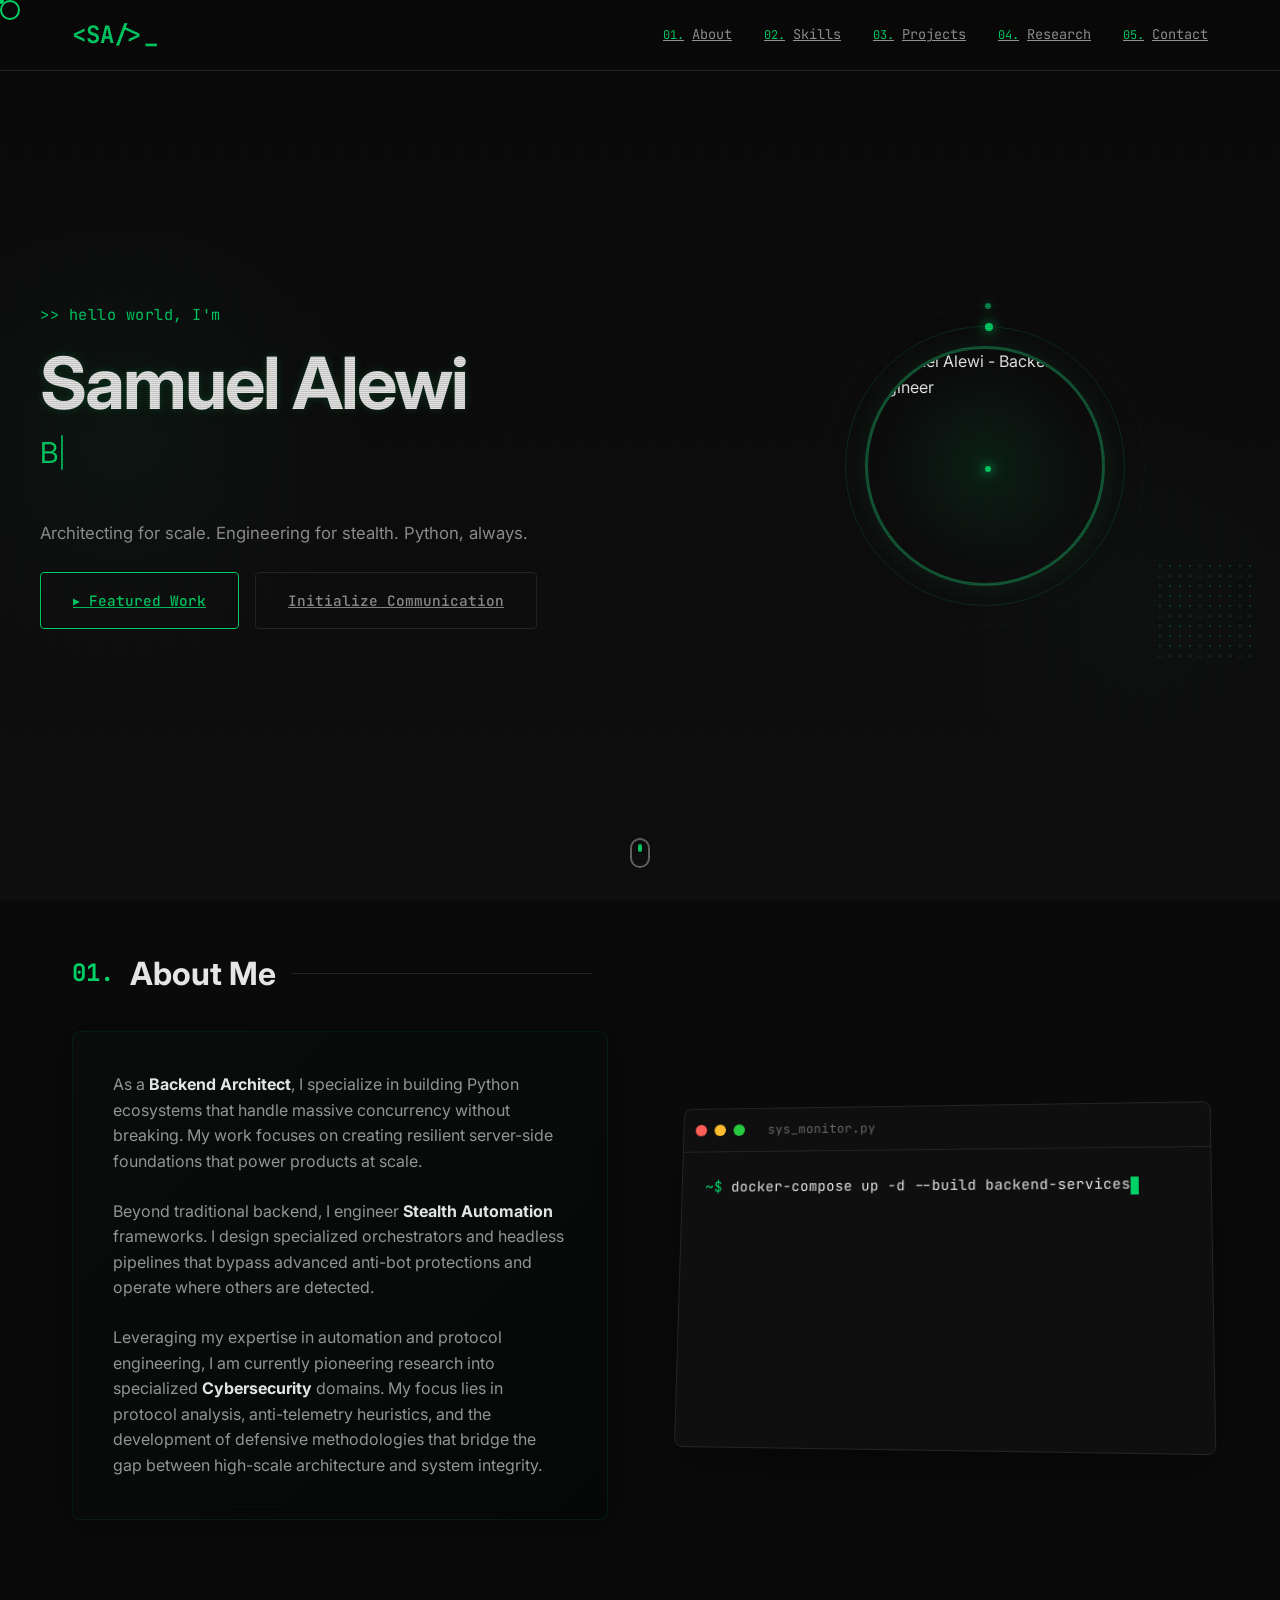
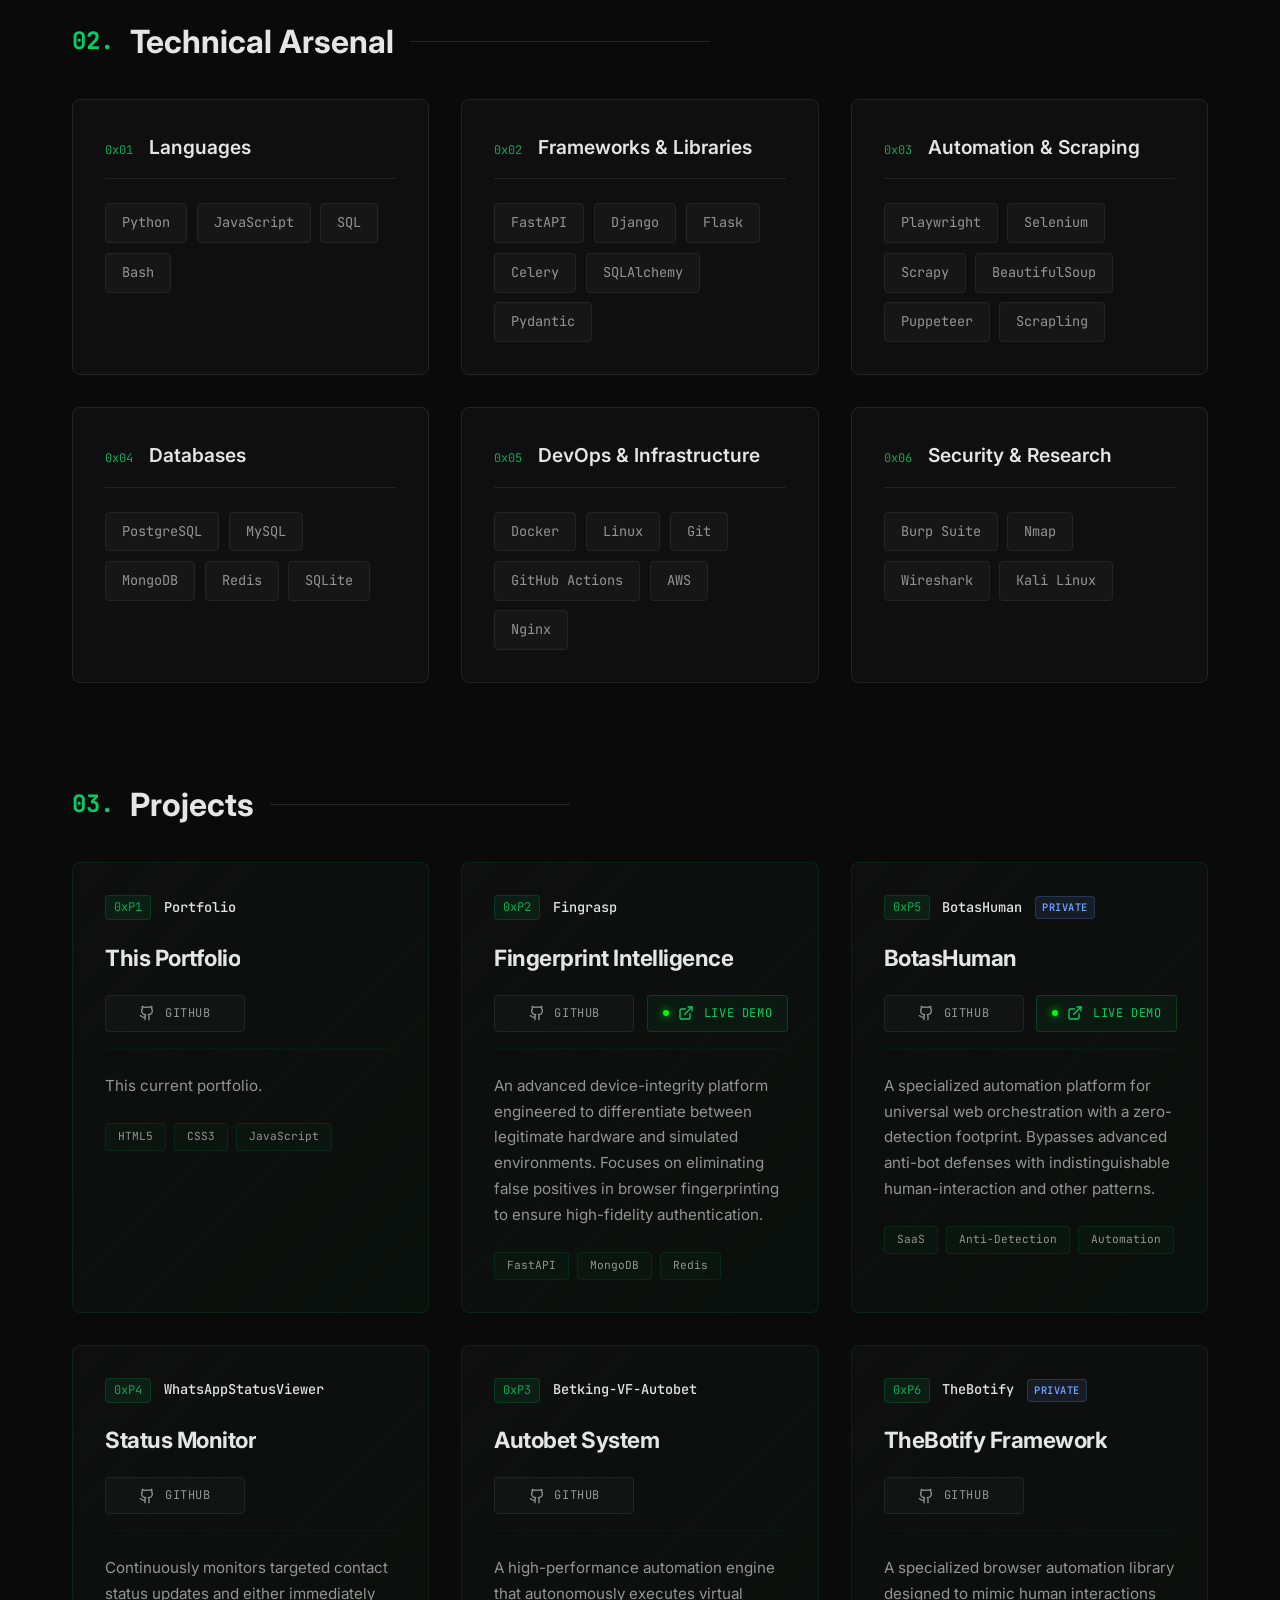
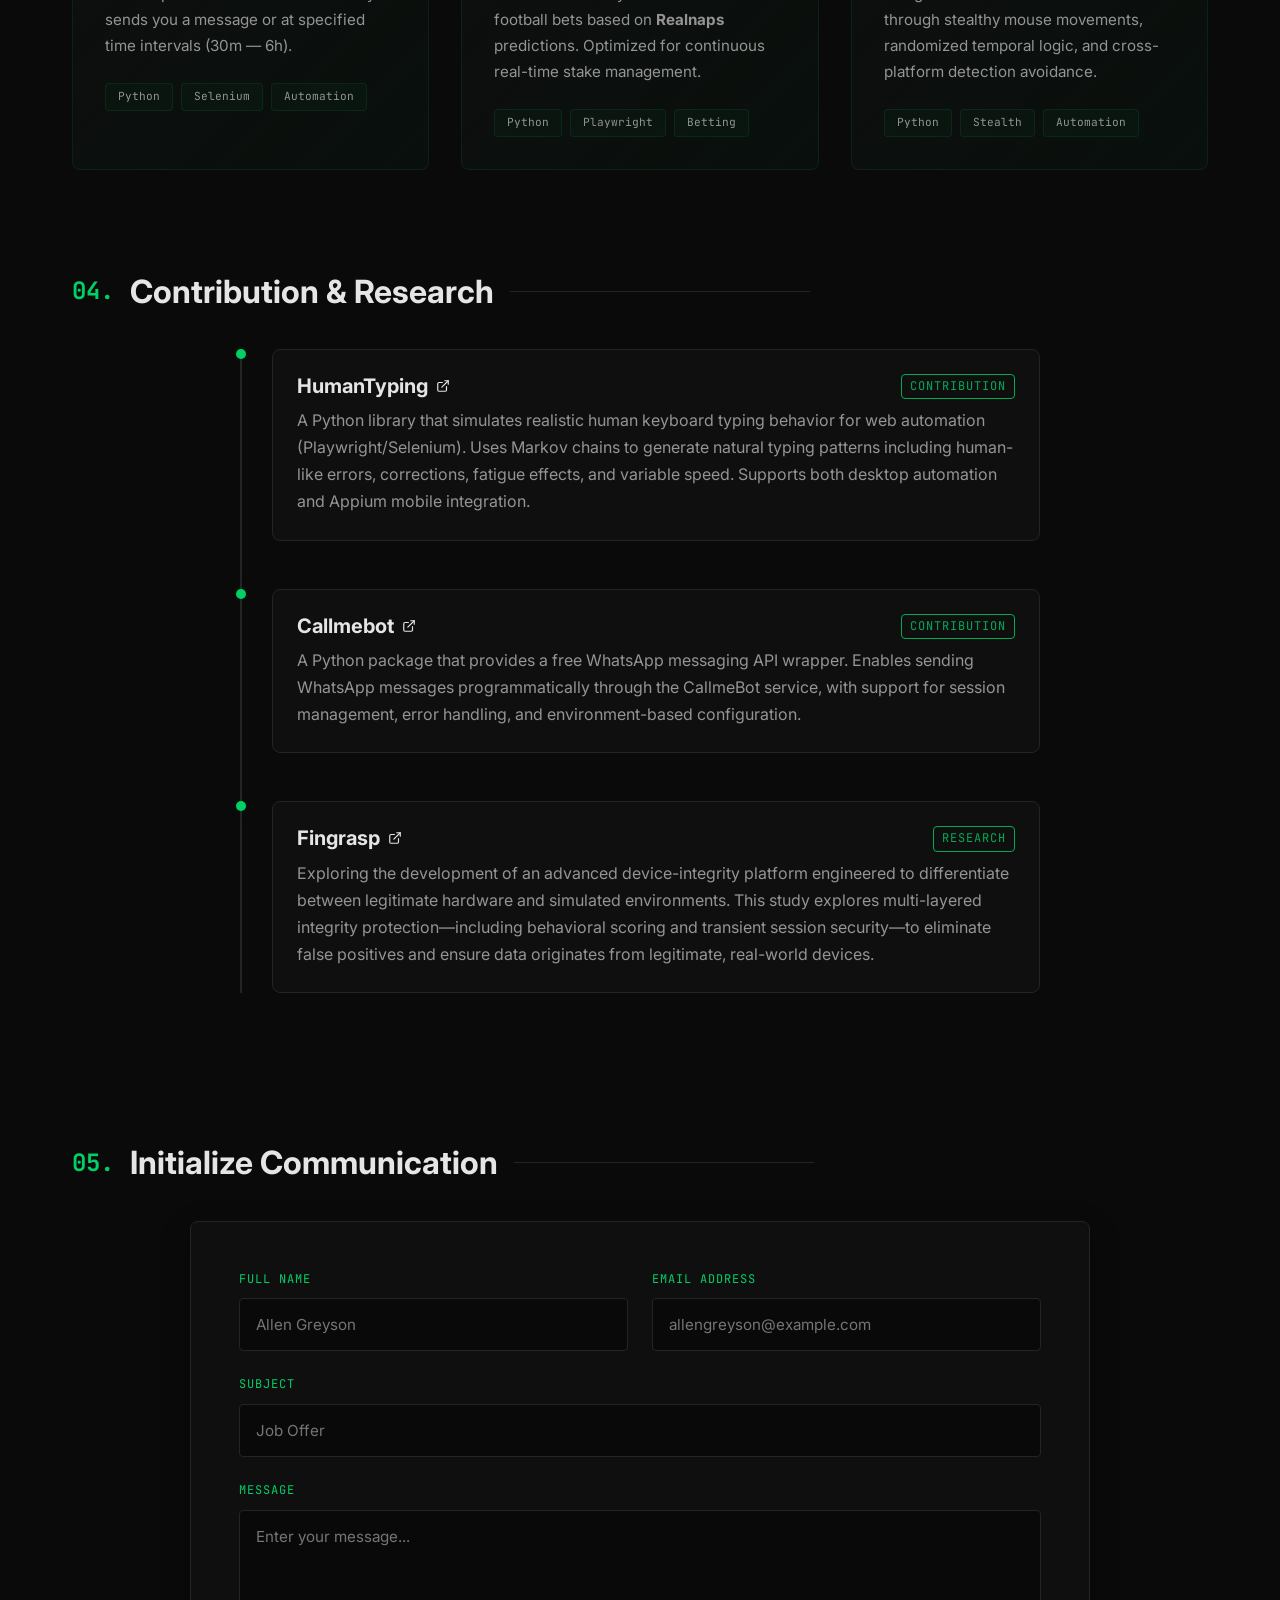
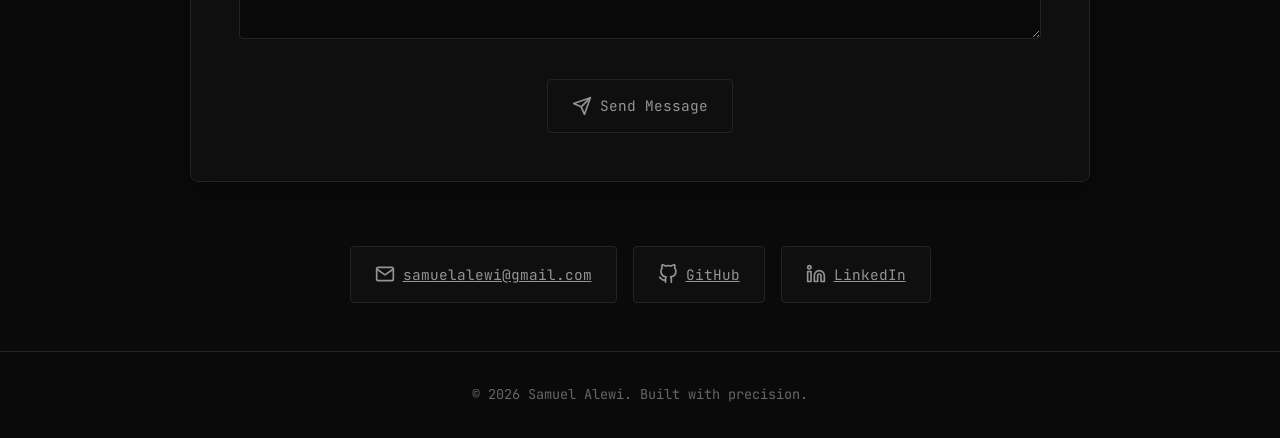
==== commit 6cddeb99: "feat(contact): implement interactive contact form - Replace static contact introduction with a funct" ====
--- a/src/index.html
+++ b/src/index.html
@@ -30,11 +30,16 @@
                 <span class="hamburger"></span>
             </button>
             <ul class="nav-menu" role="menubar">
-                <li role="none"><a href="#about" class="nav-link" role="menuitem"><span class="nav-number">01.</span> About</a></li>
-                <li role="none"><a href="#skills" class="nav-link" role="menuitem"><span class="nav-number">02.</span> Skills</a></li>
-                <li role="none"><a href="#projects" class="nav-link" role="menuitem"><span class="nav-number">03.</span> Projects</a></li>
-                <li role="none"><a href="#research" class="nav-link" role="menuitem"><span class="nav-number">04.</span> Research</a></li>
-                <li role="none"><a href="#contact" class="nav-link" role="menuitem"><span class="nav-number">05.</span> Contact</a></li>
+                <li role="none"><a href="#about" class="nav-link" role="menuitem"><span class="nav-number">01.</span>
+                        About</a></li>
+                <li role="none"><a href="#skills" class="nav-link" role="menuitem"><span class="nav-number">02.</span>
+                        Skills</a></li>
+                <li role="none"><a href="#projects" class="nav-link" role="menuitem"><span class="nav-number">03.</span>
+                        Projects</a></li>
+                <li role="none"><a href="#research" class="nav-link" role="menuitem"><span class="nav-number">04.</span>
+                        Research</a></li>
+                <li role="none"><a href="#contact" class="nav-link" role="menuitem"><span class="nav-number">05.</span>
+                        Contact</a></li>
             </ul>
         </div>
     </nav>
@@ -83,13 +88,20 @@
                 <div class="about-text">
                     <div class="info-container">
                         <p>
-                            As a <strong>Backend Architect</strong>, I specialize in building Python ecosystems that handle massive concurrency without breaking. My work focuses on creating resilient server-side foundations that power products at scale.
+                            As a <strong>Backend Architect</strong>, I specialize in building Python ecosystems that
+                            handle massive concurrency without breaking. My work focuses on creating resilient
+                            server-side foundations that power products at scale.
                         </p>
                         <p>
-                            Beyond traditional backend, I engineer <strong>Stealth Automation</strong> frameworks. I design specialized orchestrators and headless pipelines that bypass advanced anti-bot protections and operate where others are detected.
+                            Beyond traditional backend, I engineer <strong>Stealth Automation</strong> frameworks. I
+                            design specialized orchestrators and headless pipelines that bypass advanced anti-bot
+                            protections and operate where others are detected.
                         </p>
                         <p>
-                            Leveraging my expertise in automation and protocol engineering, I am currently pioneering research into specialized <strong>Cybersecurity</strong> domains. My focus lies in protocol analysis, anti-telemetry heuristics, and the development of defensive methodologies that bridge the gap between high-scale architecture and system integrity.
+                            Leveraging my expertise in automation and protocol engineering, I am currently pioneering
+                            research into specialized <strong>Cybersecurity</strong> domains. My focus lies in protocol
+                            analysis, anti-telemetry heuristics, and the development of defensive methodologies that
+                            bridge the gap between high-scale architecture and system integrity.
                         </p>
                     </div>
                 </div>
@@ -201,7 +213,8 @@
 
             </div>
         </div>
-    </section>    <section class="section" id="projects" aria-labelledby="projects-title">
+    </section>
+    <section class="section" id="projects" aria-labelledby="projects-title">
         <div class="container">
             <h2 class="section-title" id="projects-title"><span class="section-number">03.</span> Projects</h2>
             <div class="projects-grid">
@@ -209,17 +222,29 @@
                 <article class="project-card featured">
                     <div class="project-content">
                         <div class="project-header">
-                            <span class="project-id">0xP1</span>
-                            <span class="project-folder">Portfolio</span>
-                            <div class="project-links">
-                                <a href="https://github.com/KrAsH-CoD3/Portfolio" target="_blank" rel="noopener noreferrer" aria-label="GitHub">
-                                    <svg xmlns="http://www.w3.org/2000/svg" width="20" height="20" viewBox="0 0 24 24" fill="none" stroke="currentColor" stroke-width="2" stroke-linecap="round" stroke-linejoin="round"><path d="M15 22v-4a4.8 4.8 0 0 0-1-3.5c3 0 6-2 6-5.5.08-1.25-.27-2.48-1-3.5.28-1.15.28-2.35 0-3.5 0 0-1 0-3 1.5-2.64-.5-5.36-.5-8 0C6 2 5 2 5 2c-.28 1.15-.28 2.35 0 3.5-.73 1.02-1.08 2.25-1 3.5 0 3.5 3 5.5 6 5.5-.39.49-.68 1.05-.85 1.65-.17.6-.22 1.23-.15 1.85v4"/><path d="M9 18c-4.51 2-5-2-7-2"/></svg>
-                                </a>
-                            </div>
-                        </div>
-                        <h3 class="project-title">Automated Dossier</h3>
+                            <div class="project-meta">
+                                <span class="project-id">0xP1</span>
+                                <span class="project-folder">Portfolio</span>
+                            </div>
+                            <div class="project-main-header">
+                                <h3 class="project-title">This Portfolio</h3>
+                                <div class="project-links">
+                                    <a href="https://github.com/KrAsH-CoD3/Portfolio" target="_blank"
+                                        rel="noopener noreferrer" aria-label="GitHub">
+                                        <svg xmlns="http://www.w3.org/2000/svg" width="20" height="20"
+                                            viewBox="0 0 24 24" fill="none" stroke="currentColor" stroke-width="2"
+                                            stroke-linecap="round" stroke-linejoin="round">
+                                            <path
+                                                d="M15 22v-4a4.8 4.8 0 0 0-1-3.5c3 0 6-2 6-5.5.08-1.25-.27-2.48-1-3.5.28-1.15.28-2.35 0-3.5 0 0-1 0-3 1.5-2.64-.5-5.36-.5-8 0C6 2 5 2 5 2c-.28 1.15-.28 2.35 0 3.5-.73 1.02-1.08 2.25-1 3.5 0 3.5 3 5.5 6 5.5-.39.49-.68 1.05-.85 1.65-.17.6-.22 1.23-.15 1.85v4" />
+                                            <path d="M9 18c-4.51 2-5-2-7-2" />
+                                        </svg>
+                                        GitHub
+                                    </a>
+                                </div>
+                            </div>
+                        </div>
                         <p class="project-description">
-                            Highly optimized personal engineering portfolio featuring terminal-inspired aesthetics, custom matrix animations, and advanced SEO/branding architecture.
+                            This current portfolio.
                         </p>
                         <div class="project-tech">
                             <span class="tech-tag">HTML5</span>
@@ -233,22 +258,136 @@
                 <article class="project-card featured">
                     <div class="project-content">
                         <div class="project-header">
-                            <span class="project-id">0xP2</span>
-                            <span class="project-folder">Fingrasp</span>
-                            <div class="project-links">
-                                <a href="https://github.com/KrAsH-CoD3/Fingrasp" target="_blank" rel="noopener noreferrer" aria-label="GitHub">
-                                    <svg xmlns="http://www.w3.org/2000/svg" width="20" height="20" viewBox="0 0 24 24" fill="none" stroke="currentColor" stroke-width="2" stroke-linecap="round" stroke-linejoin="round"><path d="M15 22v-4a4.8 4.8 0 0 0-1-3.5c3 0 6-2 6-5.5.08-1.25-.27-2.48-1-3.5.28-1.15.28-2.35 0-3.5 0 0-1 0-3 1.5-2.64-.5-5.36-.5-8 0C6 2 5 2 5 2c-.28 1.15-.28 2.35 0 3.5-.73 1.02-1.08 2.25-1 3.5 0 3.5 3 5.5 6 5.5-.39.49-.68 1.05-.85 1.65-.17.6-.22 1.23-.15 1.85v4"/><path d="M9 18c-4.51 2-5-2-7-2"/></svg>
-                                </a>
-                            </div>
-                        </div>
-                        <h3 class="project-title">Fingrasp</h3>
+                            <div class="project-meta">
+                                <span class="project-id">0xP2</span>
+                                <span class="project-folder">Fingrasp</span>
+                            </div>
+                            <div class="project-main-header">
+                                <h3 class="project-title">Fingerprint Intelligence</h3>
+                                <div class="project-links">
+                                    <a href="https://github.com/KrAsH-CoD3/Fingrasp" target="_blank"
+                                        rel="noopener noreferrer" aria-label="GitHub">
+                                        <svg xmlns="http://www.w3.org/2000/svg" width="24" height="24"
+                                            viewBox="0 0 24 24" fill="none" stroke="currentColor" stroke-width="2"
+                                            stroke-linecap="round" stroke-linejoin="round">
+                                            <path
+                                                d="M15 22v-4a4.8 4.8 0 0 0-1-3.5c3 0 6-2 6-5.5.08-1.25-.27-2.48-1-3.5.28-1.15.28-2.35 0-3.5 0 0-1 0-3 1.5-2.64-.5-5.36-.5-8 0C6 2 5 2 5 2c-.28 1.15-.28 2.35 0 3.5-.73 1.02-1.08 2.25-1 3.5 0 3.5 3 5.5 6 5.5-.39.49-.68 1.05-.85 1.65-.17.6-.22 1.23-.15 1.85v4" />
+                                            <path d="M9 18c-4.51 2-5-2-7-2" />
+                                        </svg>
+                                        GitHub
+                                    </a>
+                                    <a href="https://fingrasp.vercel.app" target="_blank" rel="noopener noreferrer"
+                                        aria-label="Live Demo">
+                                        <span class="live-dot" aria-hidden="true"></span>
+                                        <svg xmlns="http://www.w3.org/2000/svg" width="20" height="20"
+                                            viewBox="0 0 24 24" fill="none" stroke="currentColor" stroke-width="2"
+                                            stroke-linecap="round" stroke-linejoin="round">
+                                            <path d="M18 13v6a2 2 0 0 1-2 2H5a2 2 0 0 1-2-2V8a2 2 0 0 1 2-2h6" />
+                                            <polyline points="15 3 21 3 21 9" />
+                                            <line x1="10" y1="14" x2="21" y2="3" />
+                                        </svg>
+                                        Live Demo
+                                    </a>
+                                </div>
+                            </div>
+                        </div>
                         <p class="project-description">
-                            High-performance backend research framework utilizing <strong>FastAPI</strong>. Engineered with domain-driven design principles and asynchronous event loops.
+                            An advanced device-integrity platform engineered to differentiate between legitimate hardware
+                            and simulated environments. Focuses on eliminating false positives in browser fingerprinting
+                            to ensure high-fidelity authentication.
                         </p>
                         <div class="project-tech">
                             <span class="tech-tag">FastAPI</span>
+                            <span class="tech-tag">MongoDB</span>
+                            <span class="tech-tag">Redis</span>
+                        </div>
+                    </div>
+                </article>
+
+                <!-- BotasHuman -->
+                <article class="project-card featured">
+                    <div class="project-content">
+                        <div class="project-header">
+                            <div class="project-meta">
+                                <span class="project-id">0xP5</span>
+                                <span class="project-folder">BotasHuman</span>
+                                <span class="status-tag">PRIVATE</span>
+                            </div>
+                            <div class="project-main-header">
+                                <h3 class="project-title">BotasHuman</h3>
+                                <div class="project-links">
+                                    <a href="https://github.com/KrAsH-CoD3/botashuman" target="_blank"
+                                        rel="noopener noreferrer" aria-label="GitHub">
+                                        <svg xmlns="http://www.w3.org/2000/svg" width="20" height="20"
+                                            viewBox="0 0 24 24" fill="none" stroke="currentColor" stroke-width="2"
+                                            stroke-linecap="round" stroke-linejoin="round">
+                                            <path
+                                                d="M15 22v-4a4.8 4.8 0 0 0-1-3.5c3 0 6-2 6-5.5.08-1.25-.27-2.48-1-3.5.28-1.15.28-2.35 0-3.5 0 0-1 0-3 1.5-2.64-.5-5.36-.5-8 0C6 2 5 2 5 2c-.28 1.15-.28 2.35 0 3.5-.73 1.02-1.08 2.25-1 3.5 0 3.5 3 5.5 6 5.5-.39.49-.68 1.05-.85 1.65-.17.6-.22 1.23-.15 1.85v4" />
+                                            <path d="M9 18c-4.51 2-5-2-7-2" />
+                                        </svg>
+                                        GitHub
+                                    </a>
+                                    <a href="https://botashuman.com" target="_blank" rel="noopener noreferrer"
+                                        aria-label="Live Demo">
+                                        <span class="live-dot" aria-hidden="true"></span>
+                                        <svg xmlns="http://www.w3.org/2000/svg" width="20" height="20"
+                                            viewBox="0 0 24 24" fill="none" stroke="currentColor" stroke-width="2"
+                                            stroke-linecap="round" stroke-linejoin="round">
+                                            <path d="M18 13v6a2 2 0 0 1-2 2H5a2 2 0 0 1-2-2V8a2 2 0 0 1 2-2h6" />
+                                            <polyline points="15 3 21 3 21 9" />
+                                            <line x1="10" y1="14" x2="21" y2="3" />
+                                        </svg>
+                                        Live Demo
+                                    </a>
+                                </div>
+                            </div>
+                        </div>
+                        <p class="project-description">
+                            A specialized automation platform for universal web orchestration with a zero-detection
+                            footprint. Bypasses advanced anti-bot defenses with indistinguishable
+                            human-interaction and other patterns.
+                        </p>
+                        <div class="project-tech">
+                            <span class="tech-tag">SaaS</span>
+                            <span class="tech-tag">Anti-Detection</span>
+                            <span class="tech-tag">Automation</span>
+                        </div>
+                    </div>
+                </article>
+
+                <!-- WhatsAppStatusViewer -->
+                <article class="project-card featured">
+                    <div class="project-content">
+                        <div class="project-header">
+                            <div class="project-meta">
+                                <span class="project-id">0xP4</span>
+                                <span class="project-folder">WhatsAppStatusViewer</span>
+                            </div>
+                            <div class="project-main-header">
+                                <h3 class="project-title">Status Monitor</h3>
+                                <div class="project-links">
+                                    <a href="https://github.com/KrAsH-CoD3/WhatsApp-Status-Checker" target="_blank"
+                                        rel="noopener noreferrer" aria-label="GitHub">
+                                        <svg xmlns="http://www.w3.org/2000/svg" width="20" height="20"
+                                            viewBox="0 0 24 24" fill="none" stroke="currentColor" stroke-width="2"
+                                            stroke-linecap="round" stroke-linejoin="round">
+                                            <path
+                                                d="M15 22v-4a4.8 4.8 0 0 0-1-3.5c3 0 6-2 6-5.5.08-1.25-.27-2.48-1-3.5.28-1.15.28-2.35 0-3.5 0 0-1 0-3 1.5-2.64-.5-5.36-.5-8 0C6 2 5 2 5 2c-.28 1.15-.28 2.35 0 3.5-.73 1.02-1.08 2.25-1 3.5 0 3.5 3 5.5 6 5.5-.39.49-.68 1.05-.85 1.65-.17.6-.22 1.23-.15 1.85v4" />
+                                            <path d="M9 18c-4.51 2-5-2-7-2" />
+                                        </svg>
+                                        GitHub
+                                    </a>
+                                </div>
+                            </div>
+                        </div>
+                        <p class="project-description">
+                            Continuously monitors targeted contact status updates and either immediately sends you a
+                            message or at specified time intervals (30m — 6h).
+                        </p>
+                        <div class="project-tech">
                             <span class="tech-tag">Python</span>
-                            <span class="tech-tag">Pydantic</span>
+                            <span class="tech-tag">Selenium</span>
+                            <span class="tech-tag">Automation</span>
                         </div>
                     </div>
                 </article>
@@ -257,70 +396,36 @@
                 <article class="project-card featured">
                     <div class="project-content">
                         <div class="project-header">
-                            <span class="project-id">0xP3</span>
-                            <span class="project-folder">Betking-VF-Autobet</span>
-                            <div class="project-links">
-                                <a href="https://github.com/KrAsH-CoD3/Betking-VF-Autobet" target="_blank" rel="noopener noreferrer" aria-label="GitHub">
-                                    <svg xmlns="http://www.w3.org/2000/svg" width="20" height="20" viewBox="0 0 24 24" fill="none" stroke="currentColor" stroke-width="2" stroke-linecap="round" stroke-linejoin="round"><path d="M15 22v-4a4.8 4.8 0 0 0-1-3.5c3 0 6-2 6-5.5.08-1.25-.27-2.48-1-3.5.28-1.15.28-2.35 0-3.5 0 0-1 0-3 1.5-2.64-.5-5.36-.5-8 0C6 2 5 2 5 2c-.28 1.15-.28 2.35 0 3.5-.73 1.02-1.08 2.25-1 3.5 0 3.5 3 5.5 6 5.5-.39.49-.68 1.05-.85 1.65-.17.6-.22 1.23-.15 1.85v4"/><path d="M9 18c-4.51 2-5-2-7-2"/></svg>
-                                </a>
-                            </div>
-                        </div>
-                        <h3 class="project-title">Betking Autobet</h3>
+                            <div class="project-meta">
+                                <span class="project-id">0xP3</span>
+                                <span class="project-folder">Betking-VF-Autobet</span>
+                            </div>
+                            <div class="project-main-header">
+                                <h3 class="project-title">Autobet System</h3>
+                                <div class="project-links">
+                                    <a href="https://github.com/KrAsH-CoD3/Betking-VF-Autobet" target="_blank"
+                                        rel="noopener noreferrer" aria-label="GitHub">
+                                        <svg xmlns="http://www.w3.org/2000/svg" width="20" height="20"
+                                            viewBox="0 0 24 24" fill="none" stroke="currentColor" stroke-width="2"
+                                            stroke-linecap="round" stroke-linejoin="round">
+                                            <path
+                                                d="M15 22v-4a4.8 4.8 0 0 0-1-3.5c3 0 6-2 6-5.5.08-1.25-.27-2.48-1-3.5.28-1.15.28-2.35 0-3.5 0 0-1 0-3 1.5-2.64-.5-5.36-.5-8 0C6 2 5 2 5 2c-.28 1.15-.28 2.35 0 3.5-.73 1.02-1.08 2.25-1 3.5 0 3.5 3 5.5 6 5.5-.39.49-.68 1.05-.85 1.65-.17.6-.22 1.23-.15 1.85v4" />
+                                            <path d="M9 18c-4.51 2-5-2-7-2" />
+                                        </svg>
+                                        GitHub
+                                    </a>
+                                </div>
+                            </div>
+                        </div>
                         <p class="project-description">
-                            Automated platform for executing high-frequency virtual football operations based on real-time prediction heuristics and automation protocols.
+                            A high-performance automation engine that autonomously executes virtual football bets based
+                            on <strong>Realnaps</strong> predictions. Optimized for continuous real-time stake
+                            management.
                         </p>
                         <div class="project-tech">
                             <span class="tech-tag">Python</span>
                             <span class="tech-tag">Playwright</span>
-                            <span class="tech-tag">Automation</span>
-                        </div>
-                    </div>
-                </article>
-
-                <!-- WhatsAppStatusViewer -->
-                <article class="project-card featured">
-                    <div class="project-content">
-                        <div class="project-header">
-                            <span class="project-id">0xP4</span>
-                            <span class="project-folder">WhatsAppStatusViewer</span>
-                            <div class="project-links">
-                                <a href="https://github.com/KrAsH-CoD3/WhatsApp-Status-Checker" target="_blank" rel="noopener noreferrer" aria-label="GitHub">
-                                    <svg xmlns="http://www.w3.org/2000/svg" width="20" height="20" viewBox="0 0 24 24" fill="none" stroke="currentColor" stroke-width="2" stroke-linecap="round" stroke-linejoin="round"><path d="M15 22v-4a4.8 4.8 0 0 0-1-3.5c3 0 6-2 6-5.5.08-1.25-.27-2.48-1-3.5.28-1.15.28-2.35 0-3.5 0 0-1 0-3 1.5-2.64-.5-5.36-.5-8 0C6 2 5 2 5 2c-.28 1.15-.28 2.35 0 3.5-.73 1.02-1.08 2.25-1 3.5 0 3.5 3 5.5 6 5.5-.39.49-.68 1.05-.85 1.65-.17.6-.22 1.23-.15 1.85v4"/><path d="M9 18c-4.51 2-5-2-7-2"/></svg>
-                                </a>
-                            </div>
-                        </div>
-                        <h3 class="project-title">Status Viewer</h3>
-                        <p class="project-description">
-                            A precise browser automation engine for real-time monitoring of ephemeral WhatsApp status updates with automated notification intervals.
-                        </p>
-                        <div class="project-tech">
-                            <span class="tech-tag">Python</span>
-                            <span class="tech-tag">Selenium</span>
-                            <span class="tech-tag">Automation</span>
-                        </div>
-                    </div>
-                </article>
-
-                <!-- BotasHuman -->
-                <article class="project-card featured">
-                    <div class="project-content">
-                        <div class="project-header">
-                            <span class="project-id">0xP5</span>
-                            <span class="project-folder">BotasHuman</span>
-                            <div class="project-links">
-                                <a href="https://github.com/KrAsH-CoD3" target="_blank" rel="noopener noreferrer" aria-label="GitHub">
-                                    <svg xmlns="http://www.w3.org/2000/svg" width="20" height="20" viewBox="0 0 24 24" fill="none" stroke="currentColor" stroke-width="2" stroke-linecap="round" stroke-linejoin="round"><path d="M15 22v-4a4.8 4.8 0 0 0-1-3.5c3 0 6-2 6-5.5.08-1.25-.27-2.48-1-3.5.28-1.15.28-2.35 0-3.5 0 0-1 0-3 1.5-2.64-.5-5.36-.5-8 0C6 2 5 2 5 2c-.28 1.15-.28 2.35 0 3.5-.73 1.02-1.08 2.25-1 3.5 0 3.5 3 5.5 6 5.5-.39.49-.68 1.05-.85 1.65-.17.6-.22 1.23-.15 1.85v4"/><path d="M9 18c-4.51 2-5-2-7-2"/></svg>
-                                </a>
-                            </div>
-                        </div>
-                        <h3 class="project-title">BotasHuman</h3>
-                        <p class="project-description">
-                            Advanced biometric simulation engine designed to replicate human-like interaction patterns for enterprise-grade automation stealth.
-                        </p>
-                        <div class="project-tech">
-                            <span class="tech-tag">Python</span>
-                            <span class="tech-tag">Markov Chains</span>
-                            <span class="tech-tag">Stealth</span>
+                            <span class="tech-tag">Betting</span>
                         </div>
                     </div>
                 </article>
@@ -329,32 +434,47 @@
                 <article class="project-card featured">
                     <div class="project-content">
                         <div class="project-header">
-                            <span class="project-id">0xP6</span>
-                            <span class="project-folder">TheBotify</span>
-                            <div class="project-links">
-                                <a href="https://github.com/KrAsH-CoD3" target="_blank" rel="noopener noreferrer" aria-label="GitHub">
-                                    <svg xmlns="http://www.w3.org/2000/svg" width="20" height="20" viewBox="0 0 24 24" fill="none" stroke="currentColor" stroke-width="2" stroke-linecap="round" stroke-linejoin="round"><path d="M15 22v-4a4.8 4.8 0 0 0-1-3.5c3 0 6-2 6-5.5.08-1.25-.27-2.48-1-3.5.28-1.15.28-2.35 0-3.5 0 0-1 0-3 1.5-2.64-.5-5.36-.5-8 0C6 2 5 2 5 2c-.28 1.15-.28 2.35 0 3.5-.73 1.02-1.08 2.25-1 3.5 0 3.5 3 5.5 6 5.5-.39.49-.68 1.05-.85 1.65-.17.6-.22 1.23-.15 1.85v4"/><path d="M9 18c-4.51 2-5-2-7-2"/></svg>
-                                </a>
-                            </div>
-                        </div>
-                        <h3 class="project-title">TheBotify</h3>
+                            <div class="project-meta">
+                                <span class="project-id">0xP6</span>
+                                <span class="project-folder">TheBotify</span>
+                                <span class="status-tag">PRIVATE</span>
+                            </div>
+                            <div class="project-main-header">
+                                <h3 class="project-title">TheBotify Framework</h3>
+                                <div class="project-links">
+                                    <a href="https://github.com/KrAsH-CoD3/TheBotify" target="_blank"
+                                        rel="noopener noreferrer" aria-label="GitHub">
+                                        <svg xmlns="http://www.w3.org/2000/svg" width="20" height="20"
+                                            viewBox="0 0 24 24" fill="none" stroke="currentColor" stroke-width="2"
+                                            stroke-linecap="round" stroke-linejoin="round">
+                                            <path
+                                                d="M15 22v-4a4.8 4.8 0 0 0-1-3.5c3 0 6-2 6-5.5.08-1.25-.27-2.48-1-3.5.28-1.15.28-2.35 0-3.5 0 0-1 0-3 1.5-2.64-.5-5.36-.5-8 0C6 2 5 2 5 2c-.28 1.15-.28 2.35 0 3.5-.73 1.02-1.08 2.25-1 3.5 0 3.5 3 5.5 6 5.5-.39.49-.68 1.05-.85 1.65-.17.6-.22 1.23-.15 1.85v4" />
+                                            <path d="M9 18c-4.51 2-5-2-7-2" />
+                                        </svg>
+                                        GitHub
+                                    </a>
+                                </div>
+                            </div>
+                        </div>
                         <p class="project-description">
-                            Universal bot lifecycle orchestrator and management framework for distributed automation clusters and stealth operational protocols.
+                            A specialized browser automation library designed to mimic human interactions through
+                            stealthy mouse movements, randomized temporal logic, and cross-platform detection avoidance.
                         </p>
                         <div class="project-tech">
                             <span class="tech-tag">Python</span>
-                            <span class="tech-tag">Docker</span>
-                            <span class="tech-tag">Orchestration</span>
-                        </div>
-                    </div>
-                </article>e>
+                            <span class="tech-tag">Stealth</span>
+                            <span class="tech-tag">Automation</span>
+                        </div>
+                    </div>
+                </article>
             </div>
         </div>
     </section>
 
     <section class="section" id="contributions" aria-labelledby="contributions-title">
         <div class="container">
-            <h2 class="section-title" id="contributions-title"><span class="section-number">04.</span> Contribution & Research</h2>
+            <h2 class="section-title" id="contributions-title"><span class="section-number">04.</span> Contribution &
+                Research</h2>
             <div class="timeline">
                 <!-- HumanTyping Contribution -->
                 <div class="timeline-item">
@@ -362,15 +482,25 @@
                     <div class="timeline-content">
                         <div class="timeline-header">
                             <h3 class="timeline-title">
-                                <a href="https://github.com/Lax3n/HumanTyping" target="_blank" rel="noopener noreferrer">
+                                <a href="https://github.com/Lax3n/HumanTyping" target="_blank"
+                                    rel="noopener noreferrer">
                                     HumanTyping
-                                    <svg xmlns="http://www.w3.org/2000/svg" width="14" height="14" viewBox="0 0 24 24" fill="none" stroke="currentColor" stroke-width="2" stroke-linecap="round" stroke-linejoin="round" class="external-link-icon"><path d="M18 13v6a2 2 0 0 1-2 2H5a2 2 0 0 1-2-2V8a2 2 0 0 1 2-2h6"/><polyline points="15 3 21 3 21 9"/><line x1="10" y1="14" x2="21" y2="3"/></svg>
+                                    <svg xmlns="http://www.w3.org/2000/svg" width="14" height="14" viewBox="0 0 24 24"
+                                        fill="none" stroke="currentColor" stroke-width="2" stroke-linecap="round"
+                                        stroke-linejoin="round" class="external-link-icon">
+                                        <path d="M18 13v6a2 2 0 0 1-2 2H5a2 2 0 0 1-2-2V8a2 2 0 0 1 2-2h6" />
+                                        <polyline points="15 3 21 3 21 9" />
+                                        <line x1="10" y1="14" x2="21" y2="3" />
+                                    </svg>
                                 </a>
                             </h3>
                             <span class="category-tag">Contribution</span>
                         </div>
                         <p class="timeline-description">
-                            A Python library that simulates realistic human keyboard typing behavior for web automation (Playwright/Selenium). Uses Markov chains to generate natural typing patterns including human-like errors, corrections, fatigue effects, and variable speed. Supports both desktop automation and Appium mobile integration.
+                            A Python library that simulates realistic human keyboard typing behavior for web automation
+                            (Playwright/Selenium). Uses Markov chains to generate natural typing patterns including
+                            human-like errors, corrections, fatigue effects, and variable speed. Supports both desktop
+                            automation and Appium mobile integration.
                         </p>
                     </div>
                 </div>
@@ -381,15 +511,24 @@
                     <div class="timeline-content">
                         <div class="timeline-header">
                             <h3 class="timeline-title">
-                                <a href="https://github.com/gabrielrih/callmebot" target="_blank" rel="noopener noreferrer">
+                                <a href="https://github.com/gabrielrih/callmebot" target="_blank"
+                                    rel="noopener noreferrer">
                                     Callmebot
-                                    <svg xmlns="http://www.w3.org/2000/svg" width="14" height="14" viewBox="0 0 24 24" fill="none" stroke="currentColor" stroke-width="2" stroke-linecap="round" stroke-linejoin="round" class="external-link-icon"><path d="M18 13v6a2 2 0 0 1-2 2H5a2 2 0 0 1-2-2V8a2 2 0 0 1 2-2h6"/><polyline points="15 3 21 3 21 9"/><line x1="10" y1="14" x2="21" y2="3"/></svg>
+                                    <svg xmlns="http://www.w3.org/2000/svg" width="14" height="14" viewBox="0 0 24 24"
+                                        fill="none" stroke="currentColor" stroke-width="2" stroke-linecap="round"
+                                        stroke-linejoin="round" class="external-link-icon">
+                                        <path d="M18 13v6a2 2 0 0 1-2 2H5a2 2 0 0 1-2-2V8a2 2 0 0 1 2-2h6" />
+                                        <polyline points="15 3 21 3 21 9" />
+                                        <line x1="10" y1="14" x2="21" y2="3" />
+                                    </svg>
                                 </a>
                             </h3>
                             <span class="category-tag">Contribution</span>
                         </div>
                         <p class="timeline-description">
-                            A Python package that provides a free WhatsApp messaging API wrapper. Enables sending WhatsApp messages programmatically through the CallmeBot service, with support for session management, error handling, and environment-based configuration.
+                            A Python package that provides a free WhatsApp messaging API wrapper. Enables sending
+                            WhatsApp messages programmatically through the CallmeBot service, with support for session
+                            management, error handling, and environment-based configuration.
                         </p>
                     </div>
                 </div>
@@ -399,13 +538,27 @@
                     <div class="timeline-marker"></div>
                     <div class="timeline-content">
                         <div class="timeline-header">
-                            <h3 class="timeline-title">Fingrasp Architecture</h3>
+                            <h3 class="timeline-title">
+                                <a href="https://fingrasp.vercel.app" target="_blank" rel="noopener noreferrer">
+                                    Fingrasp
+                                    <svg xmlns="http://www.w3.org/2000/svg" width="14" height="14" viewBox="0 0 24 24"
+                                        fill="none" stroke="currentColor" stroke-width="2" stroke-linecap="round"
+                                        stroke-linejoin="round" class="external-link-icon">
+                                        <path d="M18 13v6a2 2 0 0 1-2 2H5a2 2 0 0 1-2-2V8a2 2 0 0 1 2-2h6" />
+                                        <polyline points="15 3 21 3 21 9" />
+                                        <line x1="10" y1="14" x2="21" y2="3" />
+                                    </svg>
+                                </a>
+                            </h3>
                             <span class="category-tag">Research</span>
                         </div>
-                        <ul class="timeline-description">
-                            <li><strong>High-Frequency Models:</strong> Researching asynchronous event loops for ultra-low latency data orchestration.</li>
-                            <li><strong>Architectural Patterns:</strong> Investigating Domain-Driven Design (DDD) specifically for high-frequency trading and automation backends.</li>
-                        </ul>
+                        <p class="timeline-description">
+                            Exploring the development of an advanced device-integrity platform engineered to
+                            differentiate between legitimate hardware and simulated environments. 
+                            This study explores multi-layered integrity protection—including behavioral
+                            scoring and transient session security—to eliminate false positives and ensure data
+                            originates from legitimate, real-world devices.
+                        </p>
                     </div>
                 </div>
             </div>
@@ -414,39 +567,61 @@
 
     <section class="section" id="contact" aria-labelledby="contact-title">
         <div class="container">
-            <h2 class="section-title" id="contact-title"><span class="section-number">05.</span> Initialize Communication</h2>
+            <h2 class="section-title" id="contact-title"><span class="section-number">05.</span> Initialize
+                Communication</h2>
             <div class="contact-content">
-                <p class="contact-intro">
-                    Currently open to new high-impact opportunities and elite-level collaborations. Whether you have an architectural challenge, a project requiring stealth engineering, or just want to sync systems, feel free to reach out.
-                </p>
+                <form class="contact-form" action="#" method="POST">
+                    <div class="form-row">
+                        <div class="form-group">
+                            <label for="name">Full Name</label>
+                            <input type="text" id="name" name="name" class="form-control" placeholder="Allen Greyson" required>
+                        </div>
+                        <div class="form-group">
+                            <label for="email">Email Address</label>
+                            <input type="email" id="email" name="email" class="form-control" placeholder="allengreyson@example.com" required>
+                        </div>
+                    </div>
+                    <div class="form-group">
+                        <label for="subject">Subject</label>
+                        <input type="text" id="subject" name="subject" class="form-control" placeholder="Job Offer" required>
+                    </div>
+                    <div class="form-group">
+                        <label for="message">Message</label>
+                        <textarea id="message" name="message" class="form-control" rows="5" placeholder="Enter your message..." required></textarea>
+                    </div>
+                    <button type="submit" class="contact-btn submit-btn">
+                        <svg xmlns="http://www.w3.org/2000/svg" width="20" height="20" viewBox="0 0 24 24" fill="none" stroke="currentColor" stroke-width="2" stroke-linecap="round" stroke-linejoin="round">
+                            <line x1="22" y1="2" x2="11" y2="13"></line>
+                            <polygon points="22 2 15 22 11 13 2 9 22 2"></polygon>
+                        </svg>
+                        Send Message
+                    </button>
+                </form>
+
                 <div class="contact-links">
                     <a href="mailto:samuelalewi@gmail.com" class="contact-btn">
                         <svg xmlns="http://www.w3.org/2000/svg" width="20" height="20" viewBox="0 0 24 24" fill="none"
                             stroke="currentColor" stroke-width="2" stroke-linecap="round" stroke-linejoin="round">
-                            <rect width="20" height="16" x="2" y="4" rx="2" />
-                            <path d="m22 7-8.97 5.7a1.94 1.94 0 0 1-2.06 0L2 7" />
+                            <path d="M4 4h16c1.1 0 2 .9 2 2v12c0 1.1-.9 2-2 2H4c-1.1 0-2-.9-2-2V6c0-1.1.9-2 2-2z"></path>
+                            <polyline points="22,6 12,13 2,6"></polyline>
                         </svg>
-                        Send Transmission
+                        samuelalewi@gmail.com
                     </a>
                     <a href="https://github.com/KrAsH-CoD3" class="contact-btn" target="_blank"
                         rel="noopener noreferrer">
                         <svg xmlns="http://www.w3.org/2000/svg" width="20" height="20" viewBox="0 0 24 24" fill="none"
                             stroke="currentColor" stroke-width="2" stroke-linecap="round" stroke-linejoin="round">
-                            <path
-                                d="M9 19c-5 1.5-5-2.5-7-3m14 6v-3.87a3.37 3.37 0 0 0-.94.26c-1.63.73-3.39 1.14-5.22 1.14-1.8 0-3.52-.39-5.06-1.08a3.37 3.37 0 0 0-.94-.26V19" />
-                            <circle cx="12" cy="12" r="10" />
-                            <path d="M12 8v4" />
-                            <path d="M12 16h.01" />
+                            <path d="M9 19c-5 1.5-5-2.5-7-3m14 6v-3.87a3.37 3.37 0 0 0-.94-2.61c3.14-.35 6.44-1.54 6.44-7A5.44 5.44 0 0 0 20 4.77 5.07 5.07 0 0 0 19.91 1S18.73.65 16 2.48a13.38 13.38 0 0 0-7 0C6.27.65 5.09 1 5.09 1A5.07 5.07 0 0 0 5 4.77a5.44 5.44 0 0 0-1.5 3.78c0 5.42 3.3 6.61 6.44 7A3.37 3.37 0 0 0 9 18.13V22"></path>
                         </svg>
-                        Source Code
+                        GitHub
                     </a>
                     <a href="https://www.linkedin.com/in/samuel-alewi" class="contact-btn" target="_blank"
                         rel="noopener noreferrer">
                         <svg xmlns="http://www.w3.org/2000/svg" width="20" height="20" viewBox="0 0 24 24" fill="none"
                             stroke="currentColor" stroke-width="2" stroke-linecap="round" stroke-linejoin="round">
-                            <path d="M16 8a6 6 0 0 1 6 6v7h-4v-7a2 2 0 0 0-2-2 2 2 0 0 0-2 2v7h-4v-7a6 6 0 0 1 6-6z" />
-                            <rect width="4" height="12" x="2" y="12" />
-                            <circle cx="4" cy="4" r="2" />
+                            <path d="M16 8a6 6 0 0 1 6 6v7h-4v-7a2 2 0 0 0-2-2 2 2 0 0 0-2 2v7h-4v-7a6 6 0 0 1 6-6z"></path>
+                            <rect x="2" y="9" width="4" height="12"></rect>
+                            <circle cx="4" cy="4" r="2"></circle>
                         </svg>
                         LinkedIn
                     </a>
--- a/src/styles/main.css
+++ b/src/styles/main.css
@@ -241,7 +241,7 @@
     flex-direction: column;
     align-items: center;
     justify-content: center;
-    padding: 6rem 2rem 4rem;
+    padding: 4rem 2rem 2rem;
     background: linear-gradient(180deg, var(--bg-primary) 0%, var(--bg-secondary) 100%);
     position: relative;
     overflow: hidden;
@@ -761,12 +761,13 @@
 }
 
 .section {
-    padding: 6rem 0;
+    padding: 3rem 0;
+    scroll-margin-top: 40px;
 }
 
 .section-title {
     font-size: 2rem;
-    margin-bottom: 3rem;
+    margin-bottom: 2rem;
     display: flex;
     align-items: center;
     gap: 1rem;
@@ -1054,22 +1055,48 @@
 }
 
 .project-card.featured {
-    background: linear-gradient(135deg, var(--bg-secondary) 0%, rgba(0, 209, 102, 0.05) 100%);
+    background: linear-gradient(135deg, var(--bg-secondary) 0%, rgba(0, 209, 102, 0.03) 100%);
+    border-color: rgba(0, 209, 102, 0.1);
+}
+
+.project-card.featured:hover {
+    box-shadow: 0 10px 40px rgba(0, 0, 0, 0.4), 0 0 20px rgba(0, 209, 102, 0.05);
+    border-color: var(--accent-primary);
 }
 
 .project-header {
+    display: flex;
+    flex-direction: column;
+    gap: 1rem;
+    margin-bottom: 1.5rem;
+    padding-bottom: 1rem;
+    border-bottom: 1px solid rgba(0, 209, 102, 0.05);
+}
+
+.project-main-header {
     display: flex;
     justify-content: space-between;
     align-items: center;
-    margin-bottom: 1.5rem;
+    flex-wrap: wrap;
+    gap: 1.2rem;
+}
+
+.project-meta {
+    display: flex;
+    align-items: center;
+    margin-bottom: 0.2rem;
 }
 
 .project-id {
     font-family: var(--font-mono);
     color: var(--accent-primary);
     font-size: 0.75rem;
-    opacity: 0.7;
-    margin-right: 1rem;
+    opacity: 0.8;
+    background: rgba(0, 209, 102, 0.1);
+    padding: 2px 8px;
+    border-radius: 4px;
+    margin-right: 0.8rem;
+    border: 1px solid rgba(0, 209, 102, 0.2);
 }
 
 .project-folder {
@@ -1079,26 +1106,140 @@
     font-weight: 500;
 }
 
+.status-tag {
+    font-family: var(--font-mono);
+    font-size: 0.65rem;
+    color: #70a1ff;
+    background: rgba(112, 161, 255, 0.1);
+    padding: 2px 6px;
+    border-radius: 4px;
+    margin-left: 0.8rem;
+    border: 1px solid rgba(112, 161, 255, 0.2);
+    font-weight: 600;
+    letter-spacing: 0.5px;
+}
+
 .project-links {
     display: flex;
-    gap: 1rem;
+    gap: 0.8rem;
+    flex-wrap: wrap;
+    flex-shrink: 0;
+}
+
+.project-links a {
+    min-width: 140px;
+    justify-content: center;
+    padding: 0.4rem 1rem;
 }
 
 .project-links a {
     color: var(--text-secondary);
+    background: rgba(255, 255, 255, 0.02);
+    border: 1px solid var(--border-color);
+    padding: 0.5rem 0.9rem;
+    border-radius: 4px;
     transition: var(--transition);
+    display: flex;
+    align-items: center;
+    gap: 0.6rem;
+    font-family: var(--font-mono);
+    font-size: 0.75rem;
+    text-decoration: none;
+    text-transform: uppercase;
+    letter-spacing: 0.05em;
+    position: relative;
+    overflow: hidden;
+    flex-shrink: 0;
 }
 
 .project-links a:hover {
     color: var(--accent-primary);
+    border-color: var(--accent-primary);
+    background: var(--accent-glow);
     transform: translateY(-2px);
+    box-shadow: 0 4px 12px rgba(0, 209, 102, 0.1), inset 0 0 8px rgba(0, 209, 102, 0.05);
+}
+
+.project-links a svg {
+    width: 16px;
+    height: 16px;
+    flex-shrink: 0;
+    transition: transform 0.3s cubic-bezier(0.4, 0, 0.2, 1);
+}
+
+.project-links a:hover svg {
+    transform: scale(1.1) rotate(-5deg);
+}
+
+/* Specific styling for Live Demo to make it stand out */
+.project-links a[aria-label="Live Demo"] {
+    background: rgba(0, 209, 102, 0.05);
+    border-color: rgba(0, 209, 102, 0.2);
+    color: var(--accent-primary);
+}
+
+.project-links a[aria-label="Live Demo"]:hover {
+    background: var(--accent-primary);
+    color: var(--bg-primary);
+    box-shadow: 0 0 20px rgba(0, 209, 102, 0.3);
+}
+
+/* corner accents */
+.project-links a::before,
+.project-links a::after {
+    content: '';
+    position: absolute;
+    width: 4px;
+    height: 4px;
+    opacity: 0;
+    transition: var(--transition);
+}
+
+.project-links a::before {
+    top: 0;
+    left: 0;
+    border-top: 1px solid var(--accent-primary);
+    border-left: 1px solid var(--accent-primary);
+}
+
+.project-links a::after {
+    bottom: 0;
+    right: 0;
+    border-bottom: 1px solid var(--accent-primary);
+    border-right: 1px solid var(--accent-primary);
+}
+
+.project-links a:hover::before,
+.project-links a:hover::after {
+    opacity: 1;
+}
+
+.live-dot {
+    width: 6px;
+    height: 6px;
+    background: #00ff00;
+    border-radius: 50%;
+    display: inline-block;
+    box-shadow: 0 0 8px #00ff00;
+    animation: livePulse 1.5s infinite;
+}
+
+@keyframes livePulse {
+    0% { transform: scale(1); opacity: 1; }
+    50% { transform: scale(1.6); opacity: 0.5; }
+    100% { transform: scale(1); opacity: 1; }
 }
 
 .project-title {
-    font-size: 1.5rem;
-    margin-bottom: 1rem;
+    font-size: 1.4rem;
+    margin: 0;
     color: var(--text-primary);
     font-weight: 700;
+    letter-spacing: -0.5px;
+    white-space: nowrap;
+    overflow: hidden;
+    text-overflow: ellipsis;
+    max-width: 100%;
 }
 
 .project-description {
@@ -1138,12 +1279,19 @@
 
 .tech-tag {
     font-family: var(--font-mono);
-    font-size: 0.75rem;
-    color: var(--text-muted);
-    background: rgba(255, 255, 255, 0.03);
-    padding: 0.2rem 0.6rem;
+    font-size: 0.7rem;
+    color: var(--text-secondary);
+    background: rgba(0, 209, 102, 0.03);
+    padding: 0.25rem 0.75rem;
     border-radius: 4px;
-    border: 1px solid var(--border-color);
+    border: 1px solid rgba(0, 209, 102, 0.1);
+    transition: var(--transition);
+}
+
+.tech-tag:hover {
+    background: var(--accent-glow);
+    color: var(--accent-primary);
+    border-color: var(--accent-primary);
 }
 
 .project-link-overlay {
@@ -1259,16 +1407,78 @@
 }
 
 .contact-content {
-    max-width: 600px;
+    max-width: 900px;
     margin: 0 auto;
-    text-align: center;
-}
-
-.contact-intro {
-    font-size: 1.1rem;
-    color: var(--text-secondary);
-    margin-bottom: 2rem;
-    line-height: 1.8;
+}
+
+.contact-form {
+    background: var(--bg-secondary);
+    padding: 3rem;
+    border: 1px solid var(--border-color);
+    border-radius: 8px;
+    margin-bottom: 4rem;
+    position: relative;
+    overflow: hidden;
+    text-align: left;
+    box-shadow: 0 10px 30px rgba(0, 0, 0, 0.3);
+    display: flex;
+    flex-direction: column;
+}
+
+.form-row {
+    display: grid;
+    grid-template-columns: 1fr 1fr;
+    gap: 1.5rem;
+}
+
+@media (max-width: 768px) {
+    .form-row {
+        grid-template-columns: 1fr;
+    }
+    
+    .contact-form {
+        padding: 1.5rem;
+    }
+}
+
+.form-group {
+    margin-bottom: 1.5rem;
+    display: flex;
+    flex-direction: column;
+    gap: 0.6rem;
+}
+
+.form-group label {
+    font-family: var(--font-mono);
+    font-size: 0.75rem;
+    color: var(--accent-primary);
+    text-transform: uppercase;
+    letter-spacing: 1px;
+}
+
+.form-control {
+    background: rgba(0, 0, 0, 0.4);
+    border: 1px solid var(--border-color);
+    padding: 1rem;
+    border-radius: 4px;
+    color: var(--text-primary);
+    font-family: var(--font-primary);
+    font-size: 0.95rem;
+    transition: all 0.3s ease;
+}
+
+.form-control:focus {
+    outline: none;
+    border-color: var(--accent-primary);
+    background: rgba(0, 209, 102, 0.05);
+}
+
+.submit-btn {
+    width: auto;
+    cursor: pointer;
+    background: transparent;
+    align-self: center;
+    margin-top: 1rem;
 }
 
 .contact-links {
@@ -1292,10 +1502,18 @@
     transition: var(--transition);
 }
 
+.contact-btn svg {
+    transition: transform 0.3s cubic-bezier(0.4, 0, 0.2, 1);
+}
+
 .contact-btn:hover {
     border-color: var(--accent-primary);
     color: var(--accent-primary);
     background: var(--accent-glow);
+}
+
+.contact-btn:hover svg {
+    transform: translateY(-3px) rotate(5deg) scale(1.1);
 }
 
 .footer {
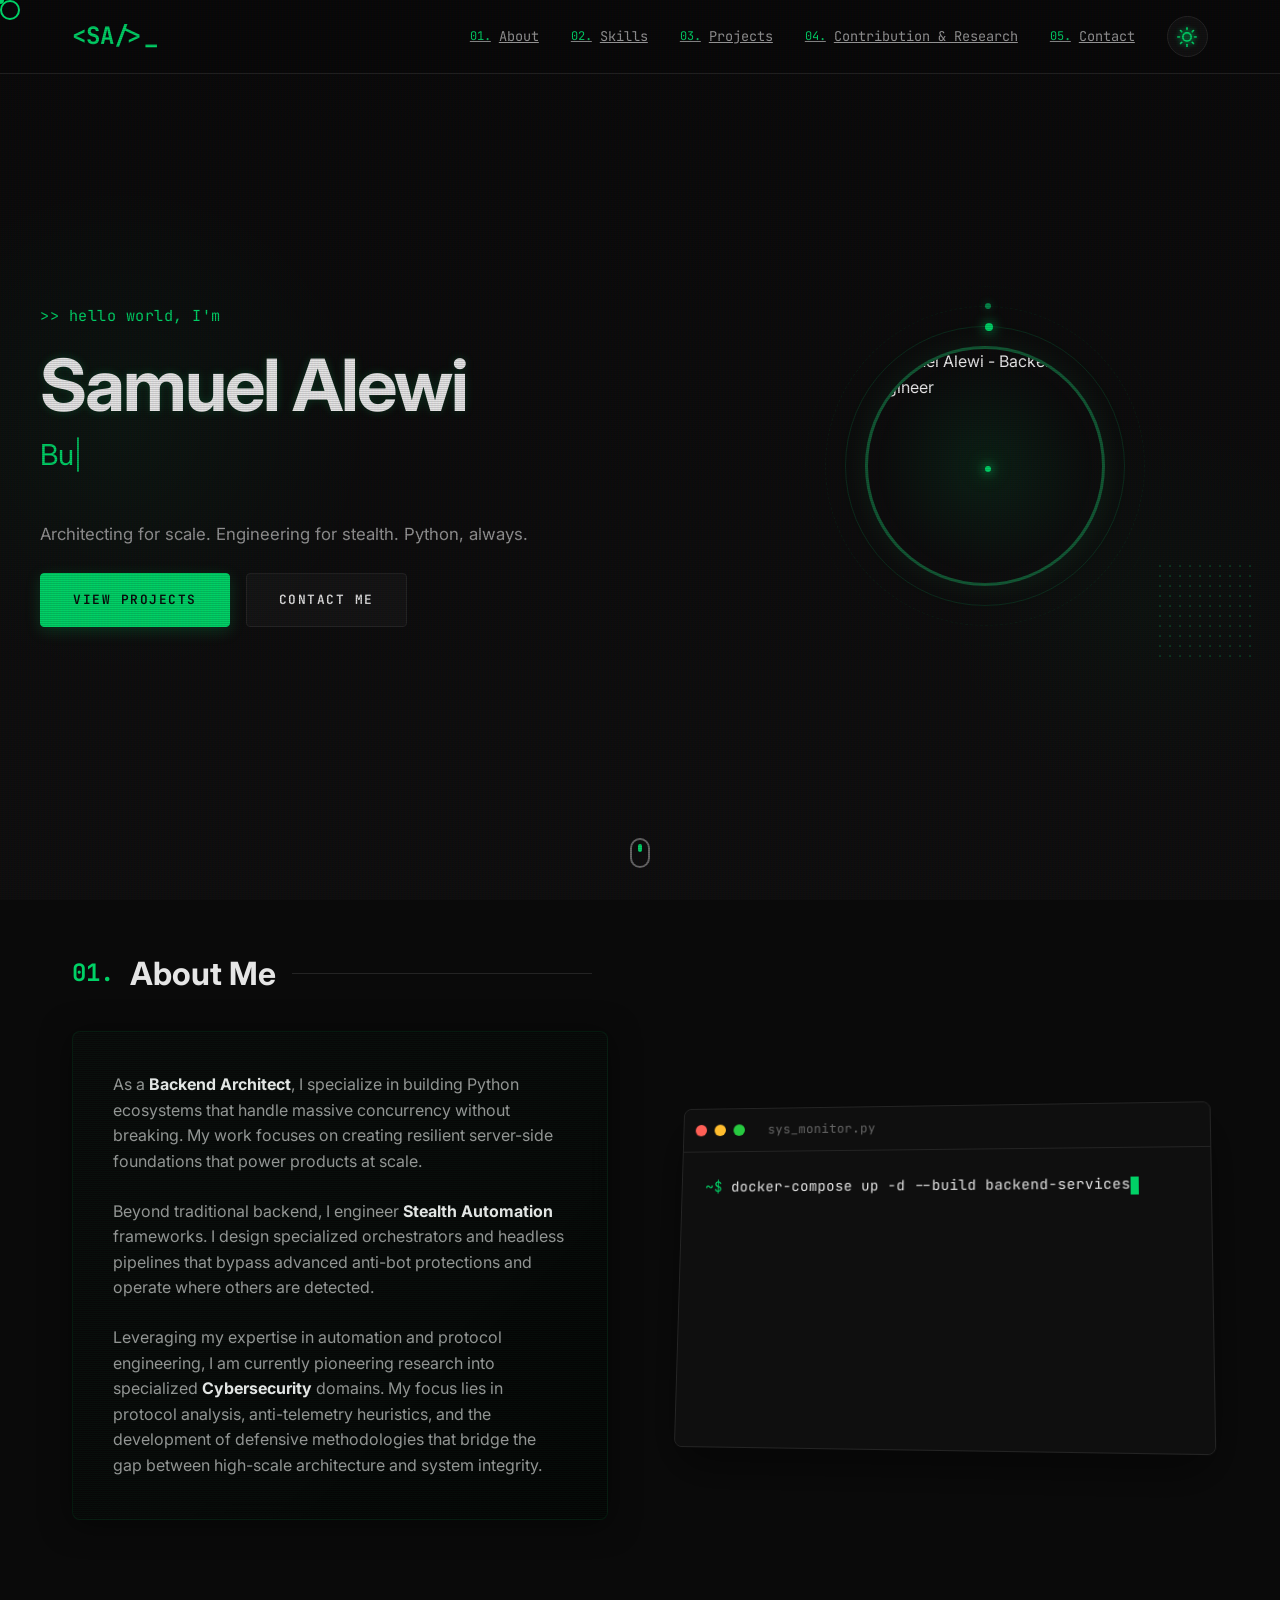
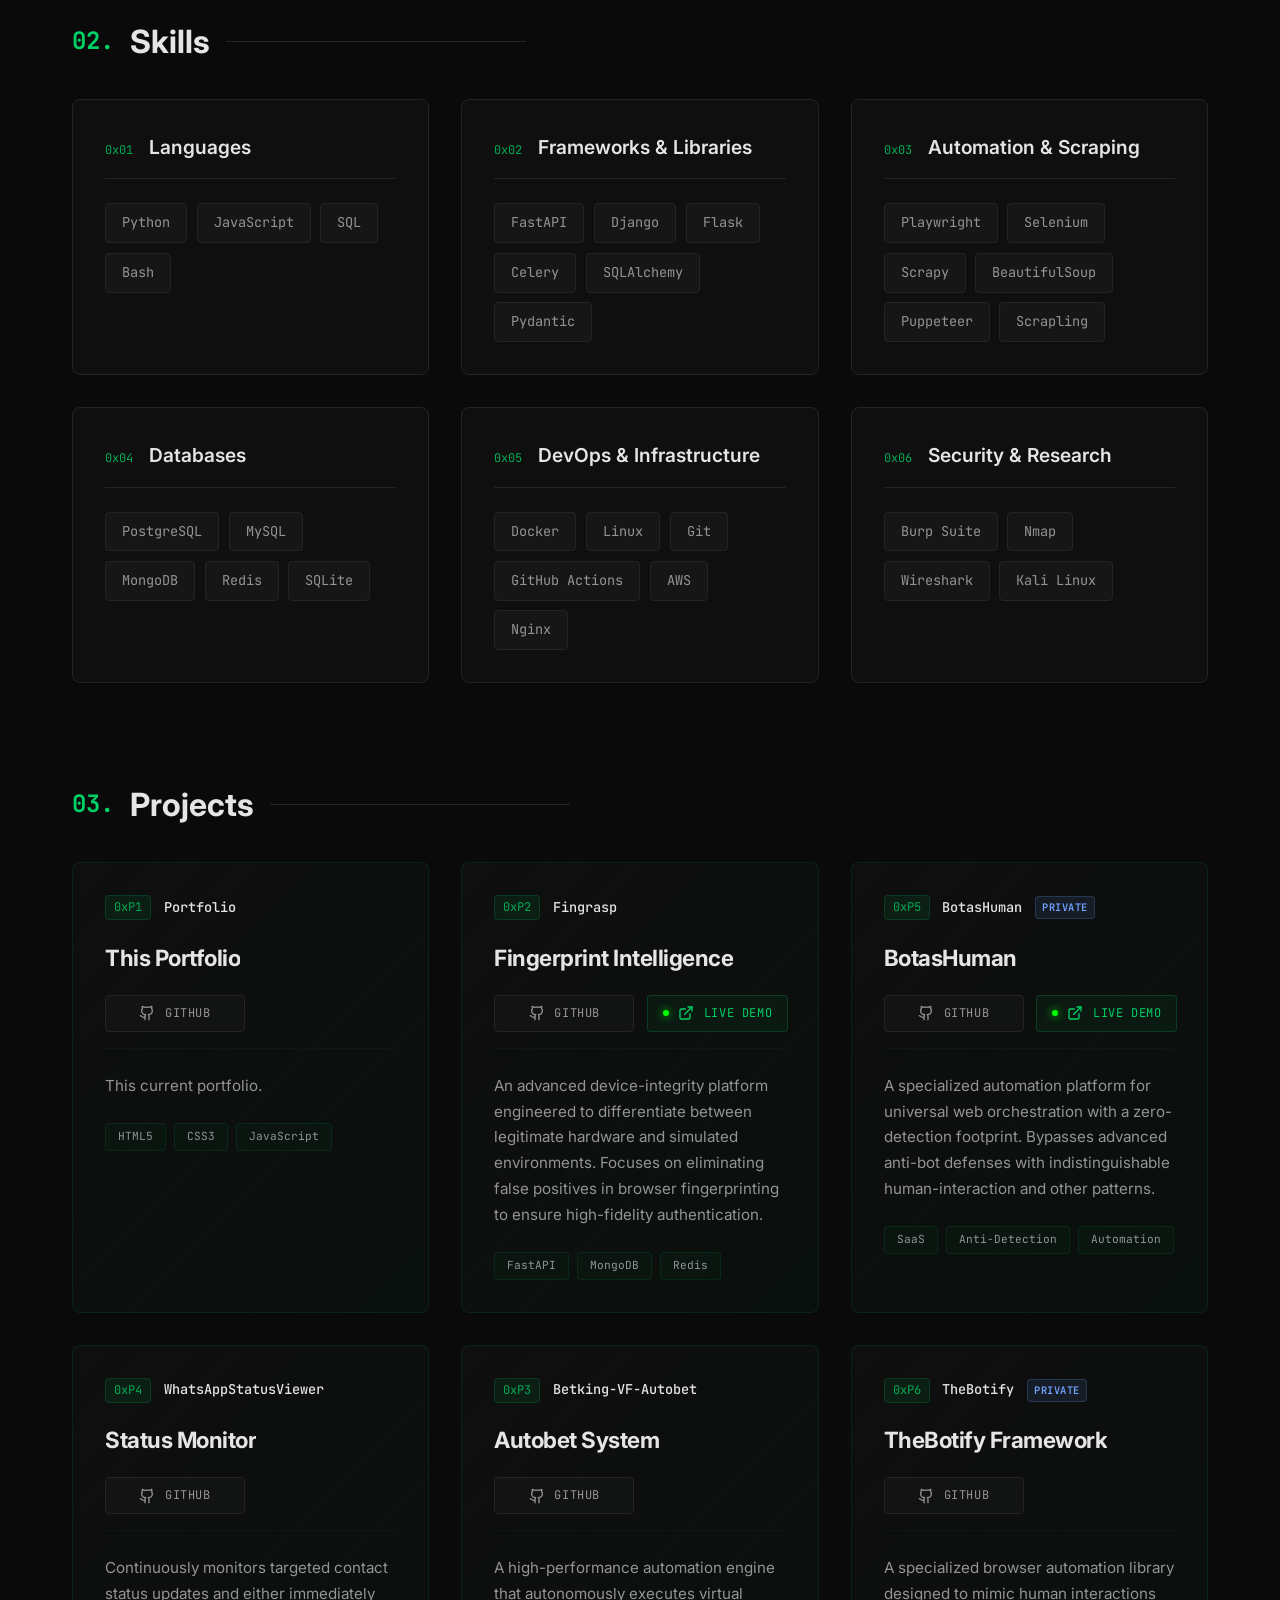
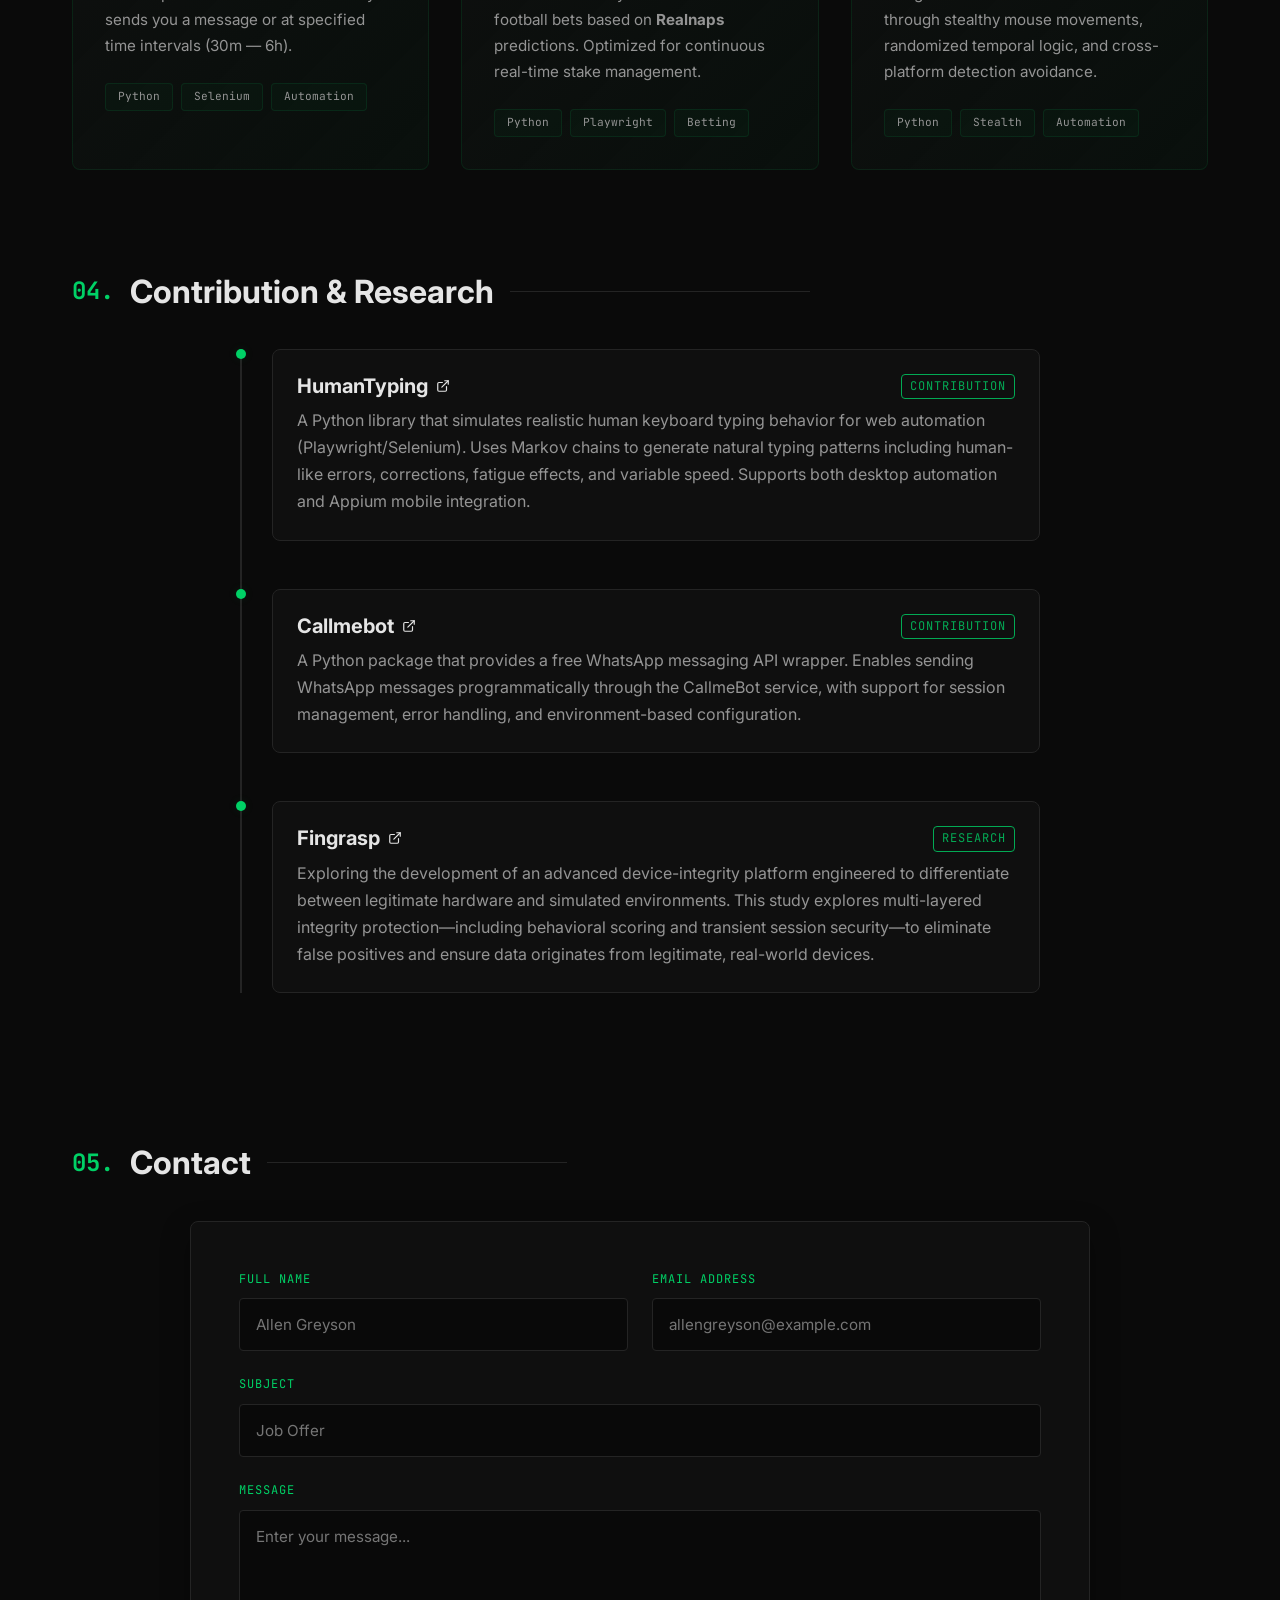
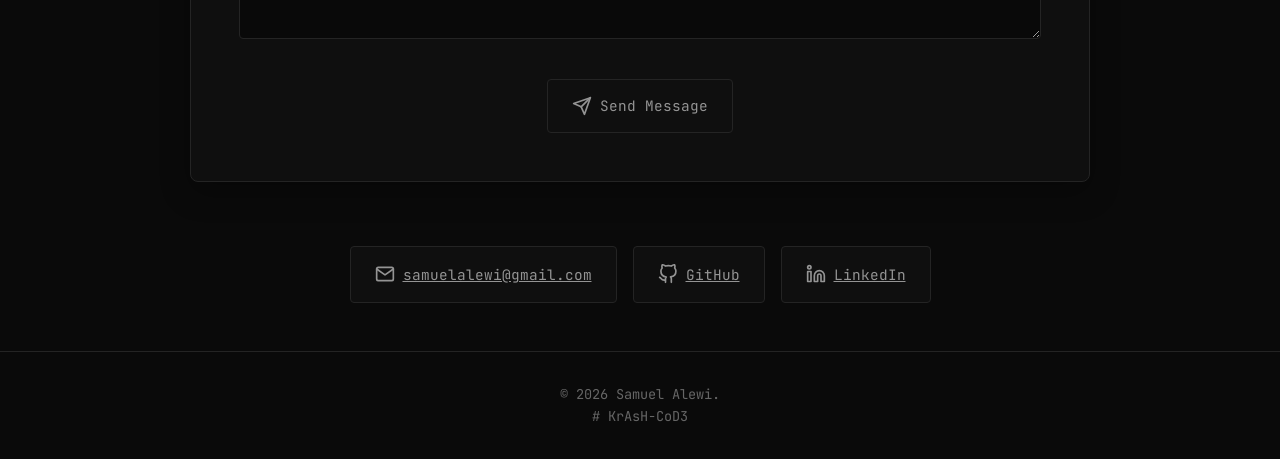
==== commit 3320e741: "feat(ui): add theme toggle easter egg with dark mode enforcement" ====
--- a/src/index.html
+++ b/src/index.html
@@ -37,9 +37,27 @@
                 <li role="none"><a href="#projects" class="nav-link" role="menuitem"><span class="nav-number">03.</span>
                         Projects</a></li>
                 <li role="none"><a href="#research" class="nav-link" role="menuitem"><span class="nav-number">04.</span>
-                        Research</a></li>
+                        Contribution & Research</a></li>
                 <li role="none"><a href="#contact" class="nav-link" role="menuitem"><span class="nav-number">05.</span>
                         Contact</a></li>
+                <li role="none">
+                    <div class="theme-wrapper">
+                        <button id="themeToggle" class="theme-toggle" aria-label="Toggle Theme (Experimental)">
+                            <svg xmlns="http://www.w3.org/2000/svg" width="20" height="20" viewBox="0 0 24 24" fill="none" stroke="currentColor" stroke-width="2" stroke-linecap="round" stroke-linejoin="round">
+                                <circle cx="12" cy="12" r="5"></circle>
+                                <line x1="12" y1="1" x2="12" y2="3"></line>
+                                <line x1="12" y1="21" x2="12" y2="23"></line>
+                                <line x1="4.22" y1="4.22" x2="5.64" y2="5.64"></line>
+                                <line x1="18.36" y1="18.36" x2="19.78" y2="19.78"></line>
+                                <line x1="1" y1="12" x2="3" y2="12"></line>
+                                <line x1="21" y1="12" x2="23" y2="12"></line>
+                                <line x1="4.22" y1="19.78" x2="5.64" y2="18.36"></line>
+                                <line x1="18.36" y1="5.64" x2="19.78" y2="4.22"></line>
+                            </svg>
+                        </button>
+                        <div id="themeTooltip" class="theme-tooltip">// Safety Protocol Active</div>
+                    </div>
+                </li>
             </ul>
         </div>
     </nav>
@@ -56,10 +74,8 @@
                     Architecting for scale. Engineering for stealth. Python, always.
                 </p>
                 <div class="hero-buttons anim-stagger" style="--i:4">
-                    <a href="#projects" class="btn btn-primary">
-                        <span class="btn-icon">▶</span> Featured Work
-                    </a>
-                    <a href="#contact" class="btn btn-secondary">Initialize Communication</a>
+                    <a href="#projects" class="btn btn-primary">View Projects</a>
+                    <a href="#contact" class="btn btn-secondary">Contact Me</a>
                 </div>
             </div>
             <div class="hero-image-wrapper anim-stagger" style="--i:2">
@@ -123,7 +139,7 @@
 
     <section class="section" id="skills" aria-labelledby="skills-title">
         <div class="container">
-            <h2 class="section-title" id="skills-title"><span class="section-number">02.</span> Technical Arsenal</h2>
+            <h2 class="section-title" id="skills-title"><span class="section-number">02.</span>Skills</h2>
             <div class="skills-grid">
 
                 <div class="skill-category">
@@ -292,7 +308,8 @@
                             </div>
                         </div>
                         <p class="project-description">
-                            An advanced device-integrity platform engineered to differentiate between legitimate hardware
+                            An advanced device-integrity platform engineered to differentiate between legitimate
+                            hardware
                             and simulated environments. Focuses on eliminating false positives in browser fingerprinting
                             to ensure high-fidelity authentication.
                         </p>
@@ -471,9 +488,9 @@
         </div>
     </section>
 
-    <section class="section" id="contributions" aria-labelledby="contributions-title">
+    <section class="section" id="research" aria-labelledby="research-title">
         <div class="container">
-            <h2 class="section-title" id="contributions-title"><span class="section-number">04.</span> Contribution &
+            <h2 class="section-title" id="research-title"><span class="section-number">04.</span> Contribution &
                 Research</h2>
             <div class="timeline">
                 <!-- HumanTyping Contribution -->
@@ -554,7 +571,7 @@
                         </div>
                         <p class="timeline-description">
                             Exploring the development of an advanced device-integrity platform engineered to
-                            differentiate between legitimate hardware and simulated environments. 
+                            differentiate between legitimate hardware and simulated environments.
                             This study explores multi-layered integrity protection—including behavioral
                             scoring and transient session security—to eliminate false positives and ensure data
                             originates from legitimate, real-world devices.
@@ -567,30 +584,34 @@
 
     <section class="section" id="contact" aria-labelledby="contact-title">
         <div class="container">
-            <h2 class="section-title" id="contact-title"><span class="section-number">05.</span> Initialize
-                Communication</h2>
+            <h2 class="section-title" id="contact-title"><span class="section-number">05.</span> Contact</h2>
             <div class="contact-content">
                 <form class="contact-form" action="#" method="POST">
                     <div class="form-row">
                         <div class="form-group">
                             <label for="name">Full Name</label>
-                            <input type="text" id="name" name="name" class="form-control" placeholder="Allen Greyson" required>
+                            <input type="text" id="name" name="name" class="form-control" placeholder="Allen Greyson"
+                                required>
                         </div>
                         <div class="form-group">
                             <label for="email">Email Address</label>
-                            <input type="email" id="email" name="email" class="form-control" placeholder="allengreyson@example.com" required>
+                            <input type="email" id="email" name="email" class="form-control"
+                                placeholder="allengreyson@example.com" required>
                         </div>
                     </div>
                     <div class="form-group">
                         <label for="subject">Subject</label>
-                        <input type="text" id="subject" name="subject" class="form-control" placeholder="Job Offer" required>
+                        <input type="text" id="subject" name="subject" class="form-control" placeholder="Job Offer"
+                            required>
                     </div>
                     <div class="form-group">
                         <label for="message">Message</label>
-                        <textarea id="message" name="message" class="form-control" rows="5" placeholder="Enter your message..." required></textarea>
+                        <textarea id="message" name="message" class="form-control" rows="5"
+                            placeholder="Enter your message..." required></textarea>
                     </div>
                     <button type="submit" class="contact-btn submit-btn">
-                        <svg xmlns="http://www.w3.org/2000/svg" width="20" height="20" viewBox="0 0 24 24" fill="none" stroke="currentColor" stroke-width="2" stroke-linecap="round" stroke-linejoin="round">
+                        <svg xmlns="http://www.w3.org/2000/svg" width="20" height="20" viewBox="0 0 24 24" fill="none"
+                            stroke="currentColor" stroke-width="2" stroke-linecap="round" stroke-linejoin="round">
                             <line x1="22" y1="2" x2="11" y2="13"></line>
                             <polygon points="22 2 15 22 11 13 2 9 22 2"></polygon>
                         </svg>
@@ -602,7 +623,8 @@
                     <a href="mailto:samuelalewi@gmail.com" class="contact-btn">
                         <svg xmlns="http://www.w3.org/2000/svg" width="20" height="20" viewBox="0 0 24 24" fill="none"
                             stroke="currentColor" stroke-width="2" stroke-linecap="round" stroke-linejoin="round">
-                            <path d="M4 4h16c1.1 0 2 .9 2 2v12c0 1.1-.9 2-2 2H4c-1.1 0-2-.9-2-2V6c0-1.1.9-2 2-2z"></path>
+                            <path d="M4 4h16c1.1 0 2 .9 2 2v12c0 1.1-.9 2-2 2H4c-1.1 0-2-.9-2-2V6c0-1.1.9-2 2-2z">
+                            </path>
                             <polyline points="22,6 12,13 2,6"></polyline>
                         </svg>
                         samuelalewi@gmail.com
@@ -611,7 +633,9 @@
                         rel="noopener noreferrer">
                         <svg xmlns="http://www.w3.org/2000/svg" width="20" height="20" viewBox="0 0 24 24" fill="none"
                             stroke="currentColor" stroke-width="2" stroke-linecap="round" stroke-linejoin="round">
-                            <path d="M9 19c-5 1.5-5-2.5-7-3m14 6v-3.87a3.37 3.37 0 0 0-.94-2.61c3.14-.35 6.44-1.54 6.44-7A5.44 5.44 0 0 0 20 4.77 5.07 5.07 0 0 0 19.91 1S18.73.65 16 2.48a13.38 13.38 0 0 0-7 0C6.27.65 5.09 1 5.09 1A5.07 5.07 0 0 0 5 4.77a5.44 5.44 0 0 0-1.5 3.78c0 5.42 3.3 6.61 6.44 7A3.37 3.37 0 0 0 9 18.13V22"></path>
+                            <path
+                                d="M9 19c-5 1.5-5-2.5-7-3m14 6v-3.87a3.37 3.37 0 0 0-.94-2.61c3.14-.35 6.44-1.54 6.44-7A5.44 5.44 0 0 0 20 4.77 5.07 5.07 0 0 0 19.91 1S18.73.65 16 2.48a13.38 13.38 0 0 0-7 0C6.27.65 5.09 1 5.09 1A5.07 5.07 0 0 0 5 4.77a5.44 5.44 0 0 0-1.5 3.78c0 5.42 3.3 6.61 6.44 7A3.37 3.37 0 0 0 9 18.13V22">
+                            </path>
                         </svg>
                         GitHub
                     </a>
@@ -619,7 +643,8 @@
                         rel="noopener noreferrer">
                         <svg xmlns="http://www.w3.org/2000/svg" width="20" height="20" viewBox="0 0 24 24" fill="none"
                             stroke="currentColor" stroke-width="2" stroke-linecap="round" stroke-linejoin="round">
-                            <path d="M16 8a6 6 0 0 1 6 6v7h-4v-7a2 2 0 0 0-2-2 2 2 0 0 0-2 2v7h-4v-7a6 6 0 0 1 6-6z"></path>
+                            <path d="M16 8a6 6 0 0 1 6 6v7h-4v-7a2 2 0 0 0-2-2 2 2 0 0 0-2 2v7h-4v-7a6 6 0 0 1 6-6z">
+                            </path>
                             <rect x="2" y="9" width="4" height="12"></rect>
                             <circle cx="4" cy="4" r="2"></circle>
                         </svg>
@@ -632,7 +657,9 @@
 
     <footer class="footer">
         <div class="container">
-            <p>&copy; 2026 Samuel Alewi. Built with precision.</p>
+            <p>&copy; 2026 Samuel Alewi. 
+                <br> # KrAsH-CoD3
+            </p>
         </div>
     </footer>
 
--- a/src/styles/main.css
+++ b/src/styles/main.css
@@ -235,6 +235,112 @@
     }
 }
 
+/* Theme Toggle Easter Egg */
+.theme-wrapper {
+    position: relative;
+    display: flex;
+    align-items: center;
+}
+
+.theme-toggle {
+    background: rgba(255, 255, 255, 0.03);
+    border: 1px solid var(--border-color);
+    color: var(--accent-primary);
+    padding: 0.6rem;
+    border-radius: 50%;
+    cursor: pointer;
+    transition: all 0.4s cubic-bezier(0.175, 0.885, 0.32, 1.275);
+    display: flex;
+    align-items: center;
+    justify-content: center;
+}
+
+.theme-toggle:hover {
+    border-color: var(--accent-primary);
+    background: var(--accent-glow);
+    transform: rotate(90deg) scale(1.1);
+    box-shadow: 0 0 15px rgba(0, 209, 102, 0.2);
+}
+
+.theme-toggle svg {
+    filter: drop-shadow(0 0 2px var(--accent-primary));
+}
+
+.theme-tooltip {
+    position: absolute;
+    top: 150%;
+    right: 0;
+    background: var(--bg-tertiary);
+    color: var(--accent-primary);
+    padding: 0.8rem 1.2rem;
+    border: 1px solid var(--accent-primary);
+    border-radius: 4px;
+    font-family: var(--font-mono);
+    font-size: 0.75rem;
+    white-space: nowrap;
+    opacity: 0;
+    visibility: hidden;
+    transition: all 0.3s cubic-bezier(0.4, 0, 0.2, 1);
+    box-shadow: 0 10px 30px rgba(0, 0, 0, 0.5);
+    z-index: 1001;
+    pointer-events: none;
+}
+
+.theme-wrapper:hover .theme-tooltip {
+    opacity: 1;
+    visibility: visible;
+    top: 130%;
+}
+
+@media (max-width: 768px) {
+    .theme-wrapper {
+        margin-top: 1.5rem;
+        justify-content: center;
+        width: 100%;
+    }
+    
+    .theme-tooltip {
+        left: 50%;
+        right: auto;
+        transform: translateX(-50%);
+        bottom: 120%;
+        top: auto;
+    }
+
+    .theme-wrapper:hover .theme-tooltip {
+        bottom: 140%;
+        top: auto;
+    }
+}
+
+.error-pulse {
+    color: #ff0040 !important;
+    border-color: #ff0040 !important;
+    animation: errorShake 0.4s ease-in-out;
+}
+
+@keyframes errorShake {
+    0%, 100% { transform: translateX(0); }
+    20% { transform: translateX(-5px); }
+    40% { transform: translateX(5px); }
+    60% { transform: translateX(-3px); }
+    80% { transform: translateX(3px); }
+}
+
+@media (max-width: 768px) {
+    .theme-tooltip.error-pulse {
+        animation: errorShakeMobile 0.4s ease-in-out;
+    }
+}
+
+@keyframes errorShakeMobile {
+    0%, 100% { transform: translateX(-50%); }
+    20% { transform: translateX(-55%); }
+    40% { transform: translateX(-45%); }
+    60% { transform: translateX(-53%); }
+    80% { transform: translateX(-47%); }
+}
+
 .hero {
     min-height: 100vh;
     display: flex;
@@ -661,34 +767,68 @@
     padding: 1rem 2rem;
     border-radius: 4px;
     font-family: var(--font-mono);
-    font-size: 0.9rem;
-    font-weight: 500;
+    font-size: 0.8rem;
+    font-weight: 600;
+    text-transform: uppercase;
+    letter-spacing: 1.5px;
     transition: var(--transition);
     cursor: pointer;
     border: none;
-    display: inline-block;
+    display: inline-flex;
+    align-items: center;
+    justify-content: center;
+    gap: 0.5rem;
+    text-decoration: none;
 }
 
 .btn-primary {
-    background: transparent;
-    color: var(--accent-primary);
+    background: var(--accent-primary);
+    color: var(--bg-primary);
     border: 1px solid var(--accent-primary);
+    box-shadow: 0 4px 15px rgba(0, 209, 102, 0.2);
+    position: relative;
+    overflow: hidden;
+}
+
+.btn-primary::after {
+    content: '';
+    position: absolute;
+    top: -50%;
+    left: -60%;
+    width: 20%;
+    height: 200%;
+    background: rgba(255, 255, 255, 0.4);
+    transform: rotate(30deg);
+    transition: all 0.6s cubic-bezier(0.19, 1, 0.22, 1);
+}
+
+.btn-primary:hover::after {
+    left: 140%;
 }
 
 .btn-primary:hover {
-    background: var(--accent-glow);
-    color: var(--accent-primary);
+    background: var(--accent-secondary);
+    box-shadow: 0 6px 25px rgba(0, 209, 102, 0.3);
+    transform: translateY(-2px);
+    color: var(--bg-primary);
+}
+
+.btn-primary:active {
+    transform: translateY(0);
 }
 
 .btn-secondary {
-    background: transparent;
-    color: var(--text-secondary);
+    background: rgba(255, 255, 255, 0.03);
+    color: var(--text-primary);
     border: 1px solid var(--border-color);
+    backdrop-filter: blur(5px);
 }
 
 .btn-secondary:hover {
-    border-color: var(--text-secondary);
-    color: var(--text-primary);
+    border-color: var(--accent-primary);
+    color: var(--accent-primary);
+    background: rgba(0, 209, 102, 0.05);
+    transform: translateY(-2px);
 }
 
 .scroll-indicator {
